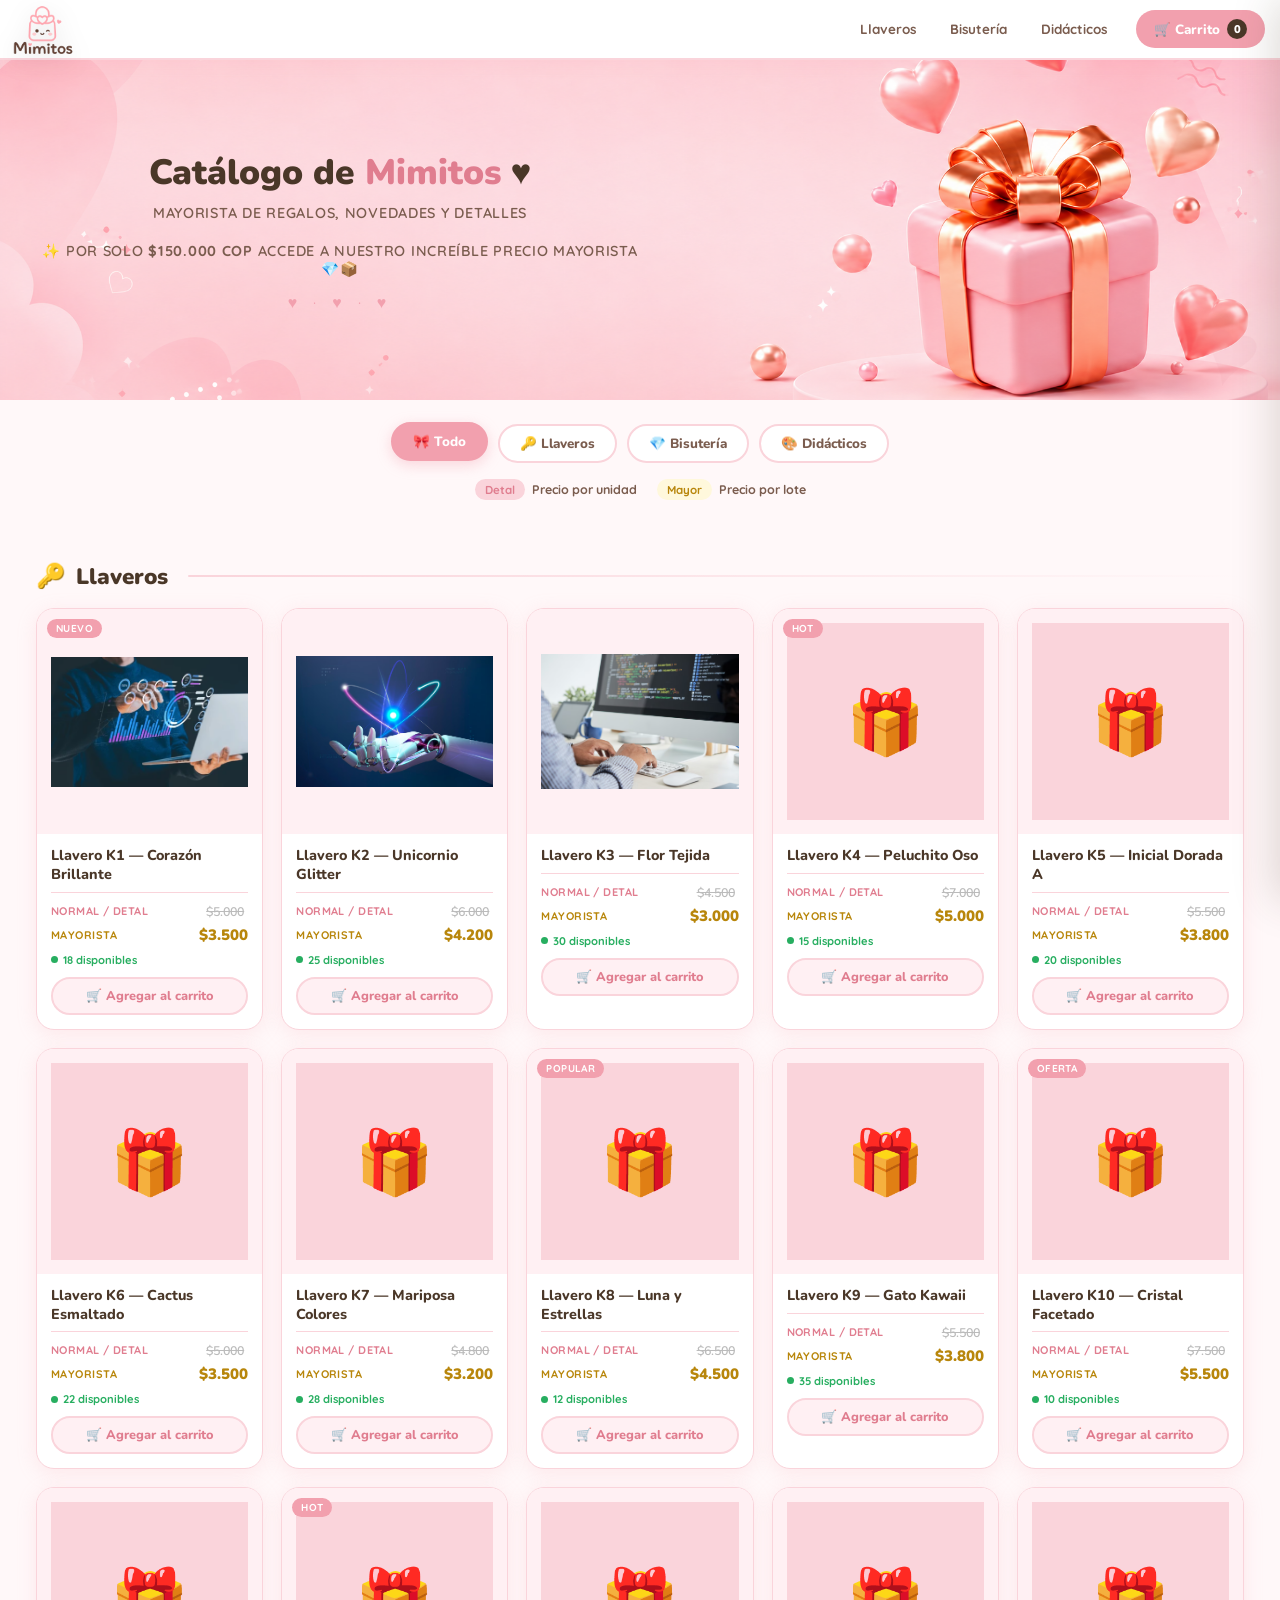
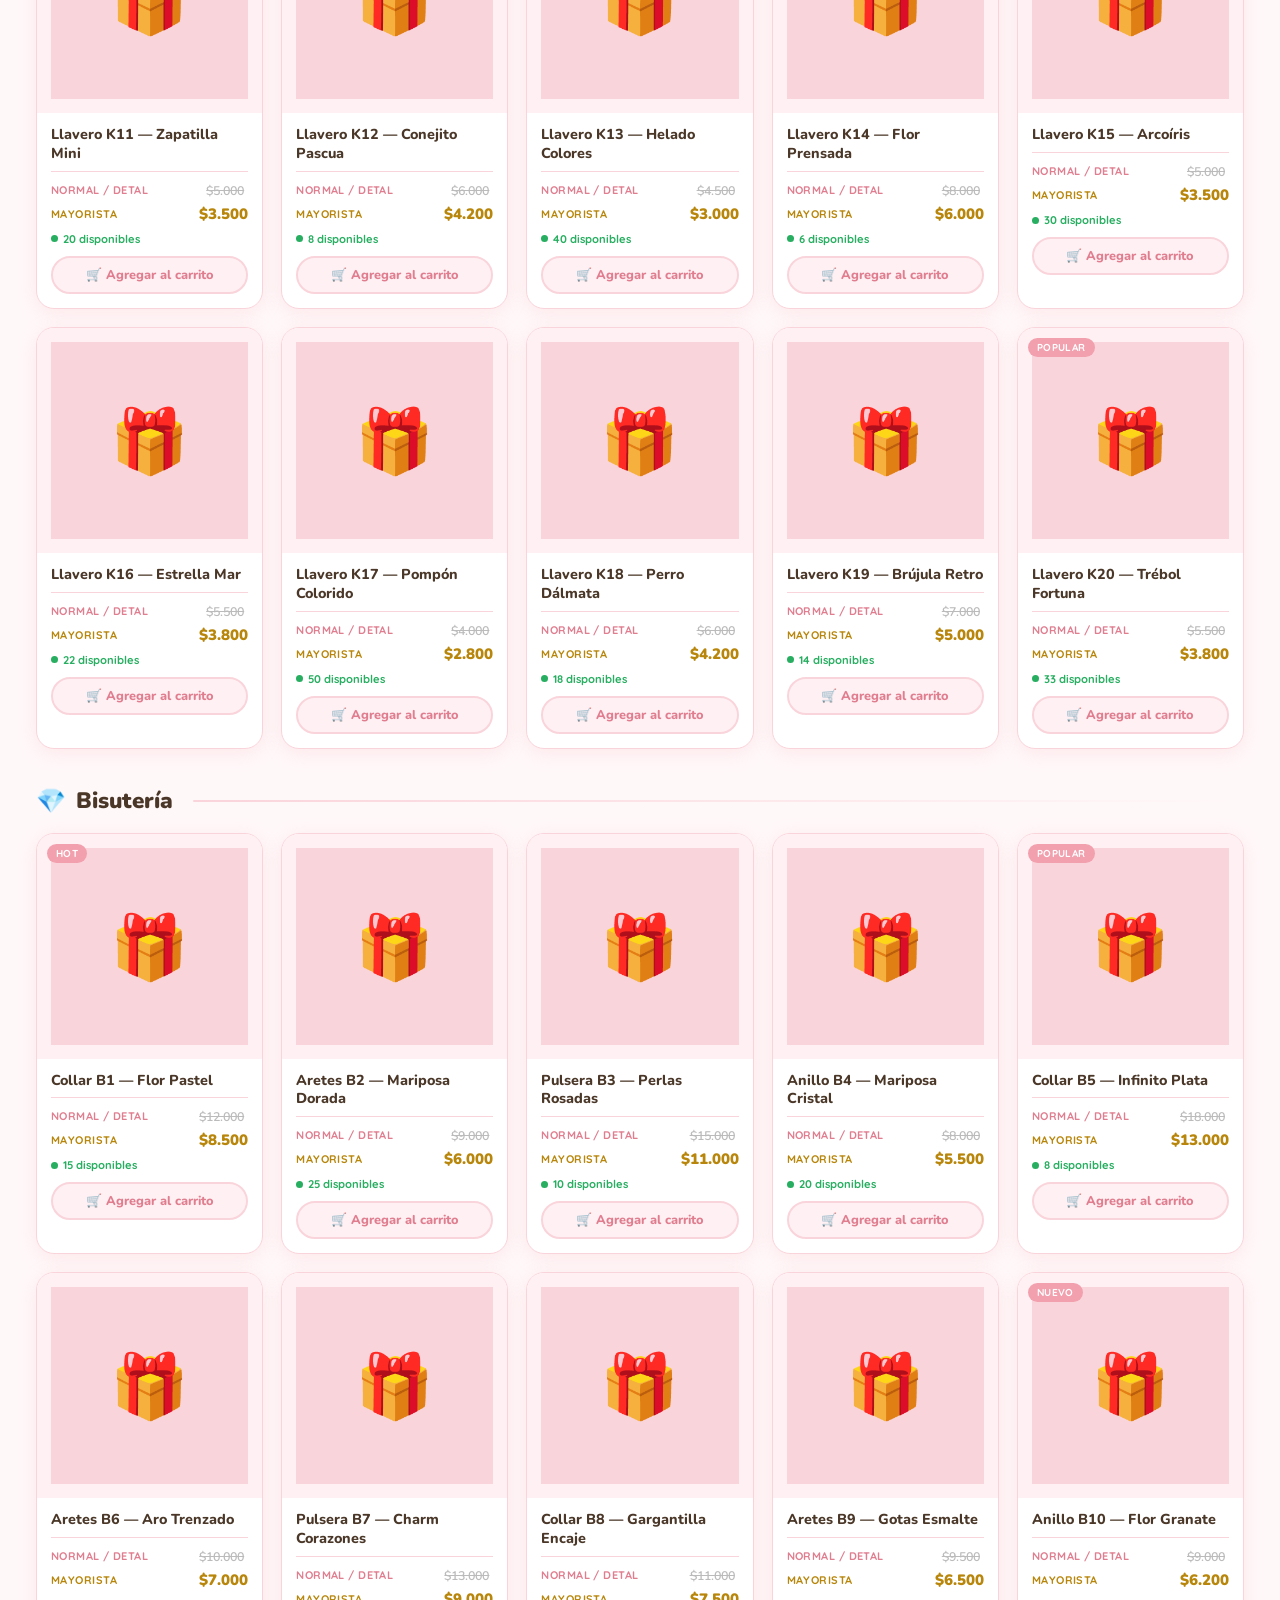
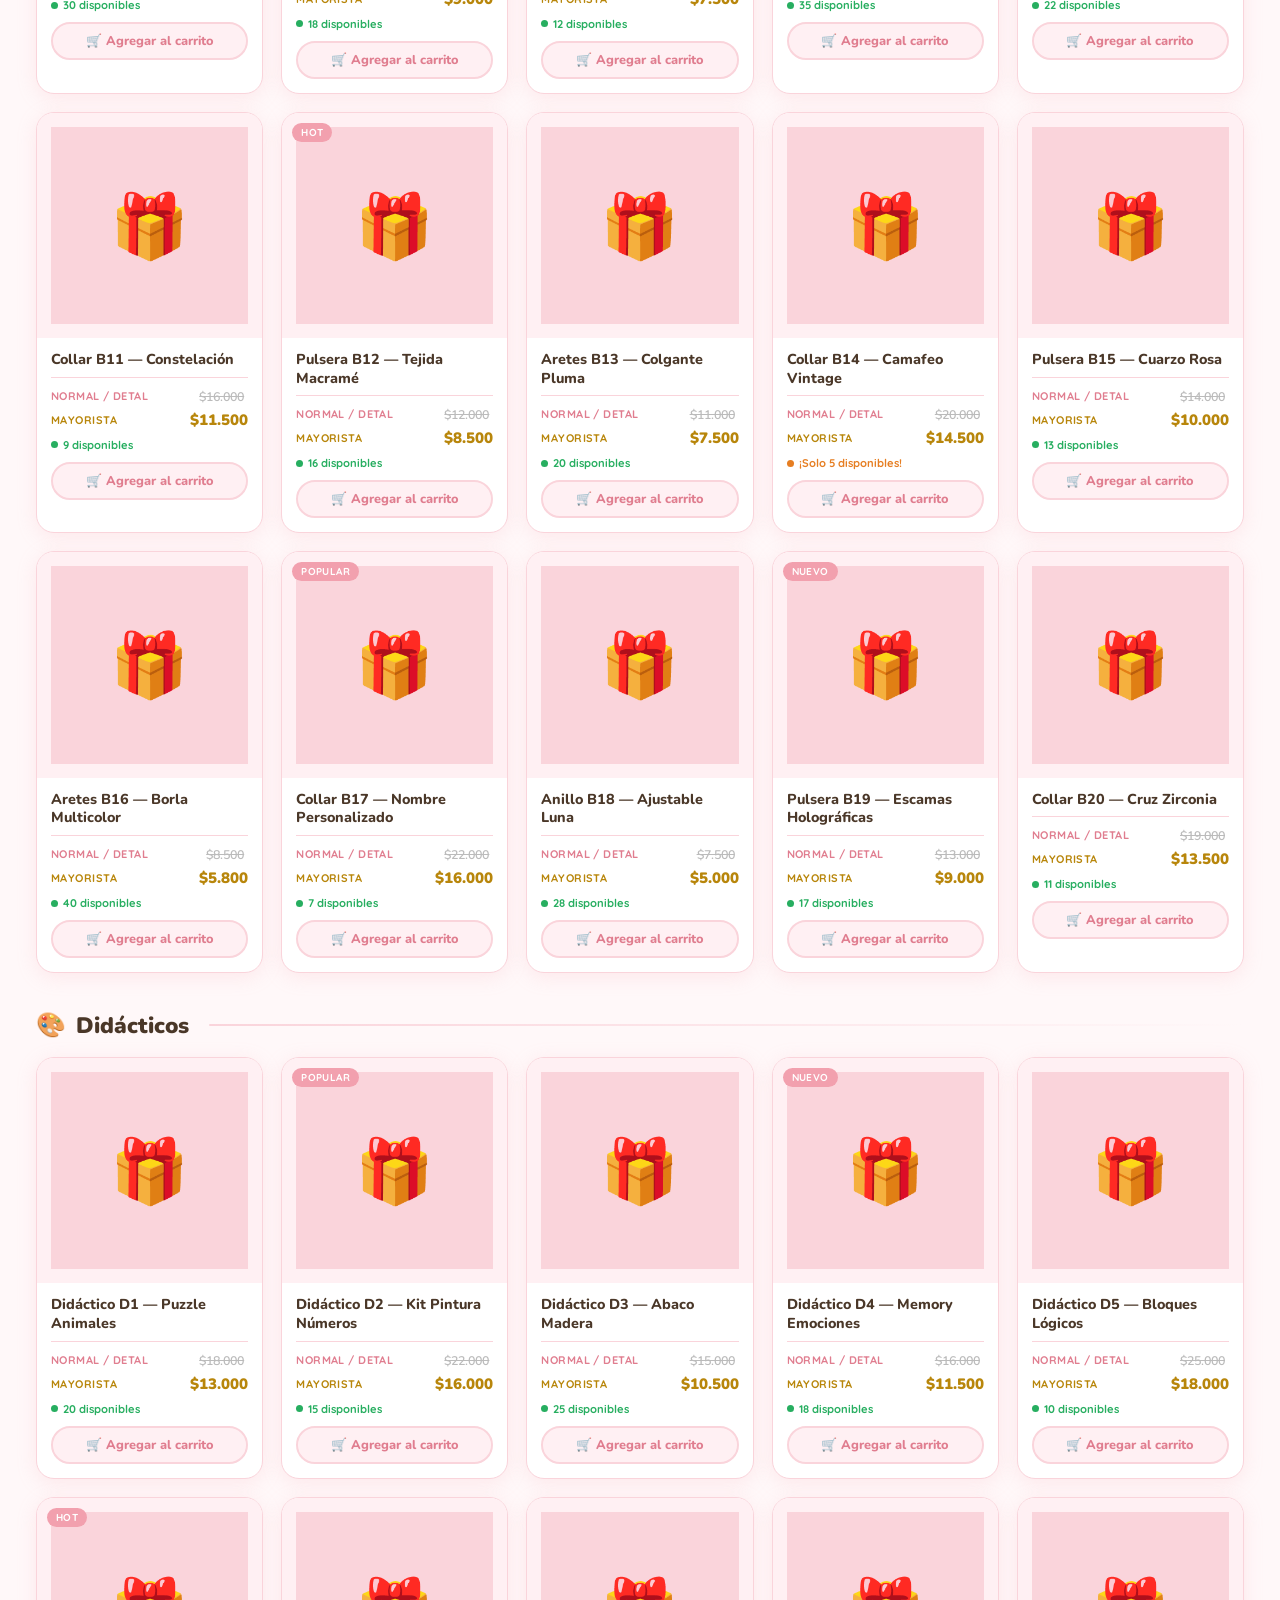
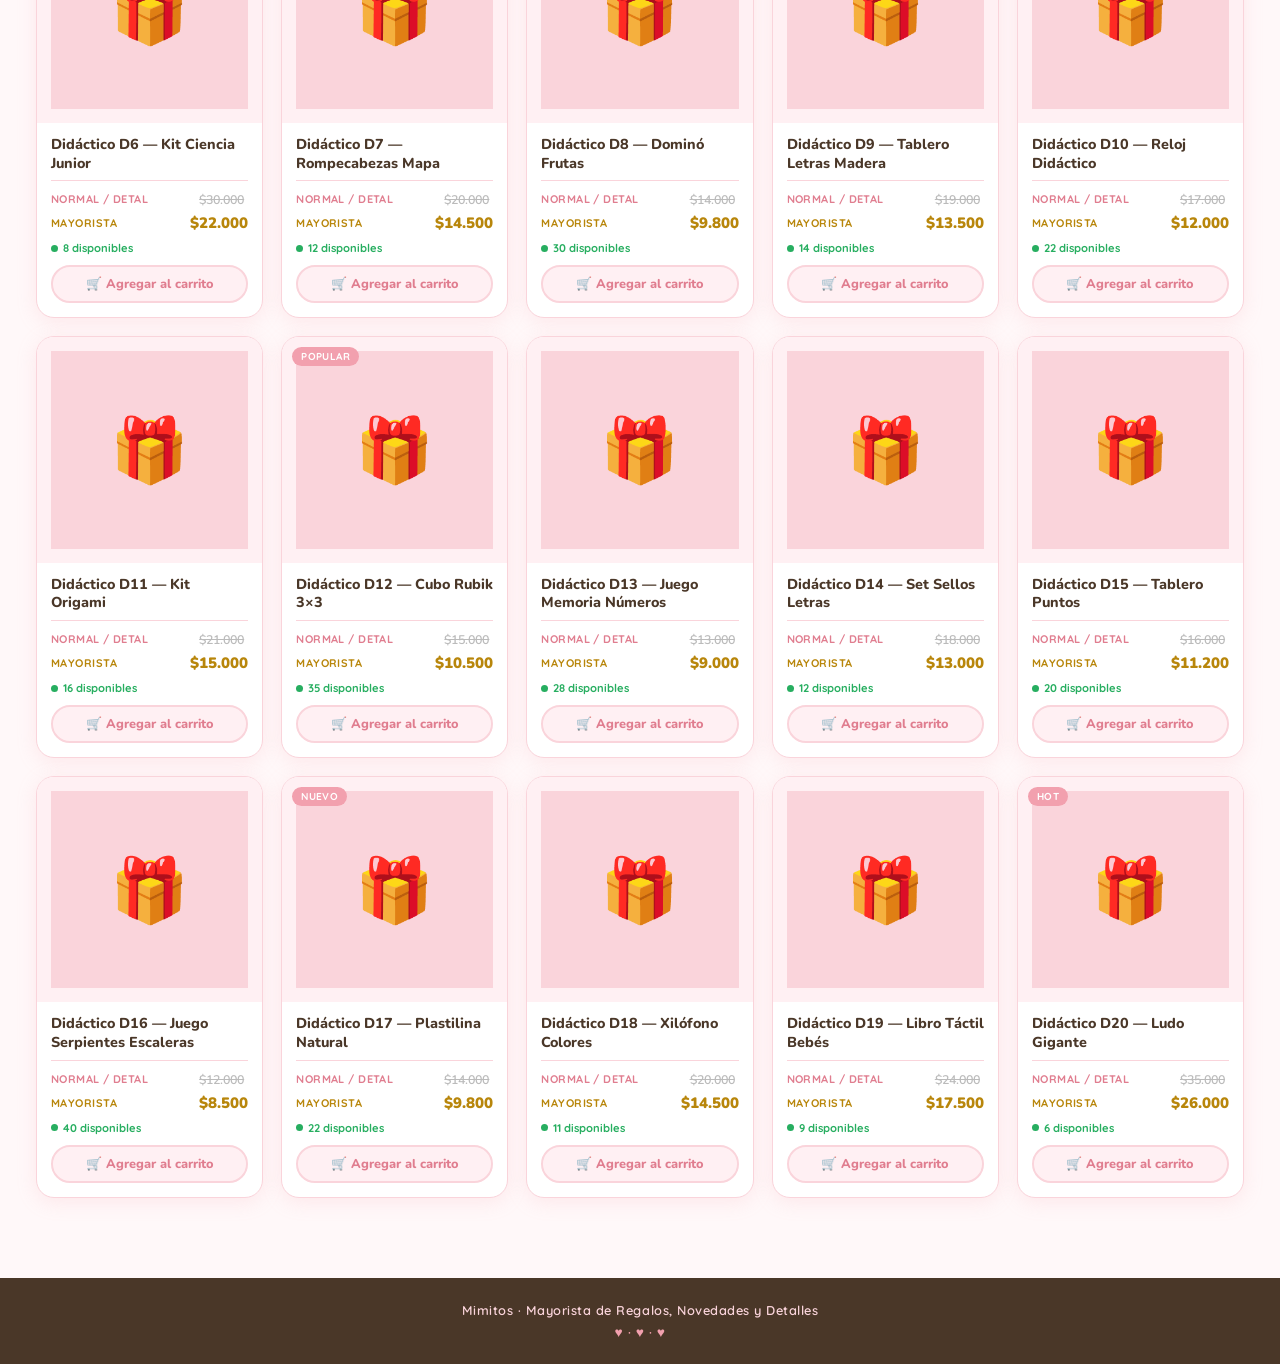
==== index.html @ 4bee884d "Ahora el usuario puede elegir modelo y ver varias imagenes del producto" ====
<!DOCTYPE html>
<html lang="es">
<head>
  <meta charset="UTF-8"/>
  <meta name="viewport" content="width=device-width, initial-scale=1.0"/>
  <title>Mimitos — Mayorista de Regalos</title>
  <link href="https://fonts.googleapis.com/css2?family=Nunito:wght@400;600;700;800;900&family=Quicksand:wght@400;500;600;700&display=swap" rel="stylesheet"/>
  <link rel="stylesheet" href="css/styles.css"/>
</head>
<body>

<!-- ══════════════════════════════════════
     HEADER
     ══════════════════════════════════════ -->

<!-- LOGO FUERA DEL HEADER -->
<div class="logo-floating">
  <img src="img/Logo.png" alt="Mimitos" />
</div>

<header>
  <div class="header-right">
    <nav>
      <a href="#llaveros">Llaveros</a>
      <a href="#bisuteria">Bisutería</a>
      <a href="#didacticos">Didácticos</a>
    </nav>
    <button id="cart-btn">
      🛒 Carrito
      <span id="cart-count">0</span>
    </button>
  </div>
</header>


<!-- ══════════════════════════════════════
     HERO
     ══════════════════════════════════════ -->

<div class="hero">

  <div class="hero-content">
    <h1>Catálogo de <span>Mimitos</span> ♥</h1>

    <p>Mayorista de regalos, novedades y detalles</p><br>

    <p>
      ✨ Por solo <strong>$150.000 COP</strong> accede a nuestro increíble precio mayorista 💎📦
    </p>

    <div class="hearts-row">♥ · ♥ · ♥</div>
  </div>

</div>


<!-- ══════════════════════════════════════
     FILTROS
     ══════════════════════════════════════ -->
<div class="category-bar">
  <button class="pill active" onclick="filterCategory('all', this)">🎀 Todo</button>
  <button class="pill" onclick="filterCategory('llaveros', this)">🔑 Llaveros</button>
  <button class="pill" onclick="filterCategory('bisuteria', this)">💎 Bisutería</button>
  <button class="pill" onclick="filterCategory('didacticos', this)">🎨 Didácticos</button>
</div>

<!-- LEYENDA DE PRECIOS -->
<div class="price-legend">
  <div class="legend-item">
    <span class="badge badge-retail">Detal</span> Precio por unidad
  </div>
  <div class="legend-item">
    <span class="badge badge-wholesale">Mayor</span> Precio por lote
  </div>
</div>

<!-- ══════════════════════════════════════
     CATÁLOGO
     ══════════════════════════════════════ -->
<main>

  <div class="category-section" data-cat="llaveros">
    <h2 class="section-title" id="llaveros"><span class="icon">🔑</span> Llaveros</h2>
    <div class="grid" id="grid-llaveros"></div>
  </div>

  <div class="category-section" data-cat="bisuteria">
    <h2 class="section-title" id="bisuteria"><span class="icon">💎</span> Bisutería</h2>
    <div class="grid" id="grid-bisuteria"></div>
  </div>

  <div class="category-section" data-cat="didacticos">
    <h2 class="section-title" id="didacticos"><span class="icon">🎨</span> Didácticos</h2>
    <div class="grid" id="grid-didacticos"></div>
  </div>

</main>

<!-- ══════════════════════════════════════
     CARRITO (DRAWER)
     ══════════════════════════════════════ -->
<div id="cart-overlay"></div>

<div id="cart-drawer">
  <div class="drawer-header">
    <h2>🛒 Tu pedido</h2>
    <div id="wholesale-msg" class="wholesale-msg"></div>
    <button id="close-cart" title="Cerrar">✕</button>
  </div>

  <!-- selector detal / mayorista -->
  <div class="price-type-row">
    <label for="price-type-select">Tipo de precio:</label>
    <select id="price-type-select">
      <option value="wholesale">⭐ Mayorista</option>
      <option value="retail">💗 Detal (por unidad)</option>
      
    </select>
  </div>

  <!-- items del carrito -->
  <div id="cart-items"></div>

  <!-- pie del drawer -->
  <div class="drawer-footer">
    <div class="total-row">
      <span class="total-label">Total</span>
      <span class="total-value" id="total-value">$0</span>
    </div>
    <button id="btn-whatsapp" disabled>
      <!-- WhatsApp SVG icon -->
      <svg width="20" height="20" viewBox="0 0 24 24" fill="currentColor">
        <path d="M17.472 14.382c-.297-.149-1.758-.867-2.03-.967-.273-.099-.471-.148-.67.15-.197.297-.767.966-.94 1.164-.173.199-.347.223-.644.075-.297-.15-1.255-.463-2.39-1.475-.883-.788-1.48-1.761-1.653-2.059-.173-.297-.018-.458.13-.606.134-.133.298-.347.446-.52.149-.174.198-.298.298-.497.099-.198.05-.371-.025-.52-.075-.149-.669-1.612-.916-2.207-.242-.579-.487-.5-.669-.51-.173-.008-.371-.01-.57-.01-.198 0-.52.074-.792.372-.272.297-1.04 1.016-1.04 2.479 0 1.462 1.065 2.875 1.213 3.074.149.198 2.096 3.2 5.077 4.487.709.306 1.262.489 1.694.625.712.227 1.36.195 1.871.118.571-.085 1.758-.719 2.006-1.413.248-.694.248-1.289.173-1.413-.074-.124-.272-.198-.57-.347m-5.421 7.403h-.004a9.87 9.87 0 01-5.031-1.378l-.361-.214-3.741.982.998-3.648-.235-.374a9.86 9.86 0 01-1.51-5.26c.001-5.45 4.436-9.884 9.888-9.884 2.64 0 5.122 1.03 6.988 2.898a9.825 9.825 0 012.893 6.994c-.003 5.45-4.437 9.884-9.885 9.884m8.413-18.297A11.815 11.815 0 0012.05 0C5.495 0 .16 5.335.157 11.892c0 2.096.547 4.142 1.588 5.945L.057 24l6.305-1.654a11.882 11.882 0 005.683 1.448h.005c6.554 0 11.89-5.335 11.893-11.893a11.821 11.821 0 00-3.48-8.413Z"/>
      </svg>
      Enviar pedido por WhatsApp
    </button>
    <button class="btn-clear" id="btn-clear">Vaciar carrito</button>
  </div>
</div>

<!-- TOAST -->
<div id="toast"></div>


<!-- ══════════════════════════════════════
     MODAL PRODUCTO
     ══════════════════════════════════════ -->
<div id="modal-overlay">
  <div id="product-modal">

    <div class="modal-top-bar">
      <button id="modal-x">✕</button>
    </div>

    <div class="modal-inner">
      
      <div class="modal-img">
        <img src="" alt="Producto"/>
        <div id="modal-gallery" class="modal-gallery" aria-label="Más imágenes del producto"></div>
      </div>

      <div class="modal-body">

        <span class="modal-tag"></span>

        <h2 id="modal-name" class="modal-name"></h2>

        <div class="modal-prices">
          <div class="modal-price-retail">
            <span class="plabel">Normal</span>
            <span id="modal-price-normal" class="pnormal"></span>
            <span id="modal-price-detal" class="pdetal"></span>
          </div>

          <div class="modal-price-wholesale">
            <span class="plabel">Mayorista</span>
            <span id="modal-price-wholesale" class="pwholesale"></span>
          </div>
        </div>

        <div class="modal-divider"></div>

        <p id="modal-desc" class="modal-desc"></p>

        <div class="modal-meta">
          <div class="modal-meta-row">
            <span class="modal-meta-label">Tamaño:</span>
            <span id="modal-size" class="modal-meta-val"></span>
          </div>
          <div class="modal-meta-row">
            <span class="modal-meta-label">Ocasiones:</span>
            <span id="modal-occasions" class="modal-meta-val"></span>
          </div>
        </div>

        <div class="modal-stock-row">
          <div class="modal-qty-wrap">
            <span class="modal-qty-label">Cantidad</span>
            <div class="modal-qty-controls">
              <button id="modal-qty-minus" class="mq-btn">−</button>
              <span id="modal-qty-num">1</span>
              <button id="modal-qty-plus" class="mq-btn">+</button>
            </div>
          </div>

          <span id="modal-stock-badge" class="modal-stock-badge"></span>
        </div>

        <div class="modal-actions">
          <button id="modal-btn-add">🛒 Agregar al carrito</button>
          <button id="modal-close-btn">Cerrar</button>
        </div>

      </div>
    </div>
  </div>
</div>

<!-- ══════════════════════════════════════
     FOOTER
     ══════════════════════════════════════ -->
<footer>
  Mimitos · Mayorista de Regalos, Novedades y Detalles
  <div class="hearts">♥ · ♥ · ♥</div>
</footer>

<!-- Scripts (catalog primero, luego app) -->
<script src="js/app.js"></script>

</body>
</html>
---- css/styles.css ----
/* ═══════════════════════════════════════════════════════════
   styles.css — Mimitos Catálogo
   ═══════════════════════════════════════════════════════════ */

*, *::before, *::after { box-sizing: border-box; margin: 0; padding: 0; }

:root {
  --pink:        #F2A0AE;
  --pink-dark:   #E07D8F;
  --pink-light:  #FAD4DB;
  --pink-pale:   #FFF0F3;
  --brown:       #4A3728;
  --brown-mid:   #7A5C4E;
  --gold:        #B8860B;
  --gold-bg:     #FFF8DC;
  --cream:       #FFF8F9;
  --white:       #FFFFFF;
  --green:       #27AE60;
  --green-bg:    #EAFAF1;
  --red:         #E74C3C;
  --shadow:      0 4px 20px rgba(242,160,174,0.18);
  --radius:      18px;
}

body { font-family:'Quicksand',sans-serif; background:var(--cream); color:var(--brown); min-height:100vh; overflow-x: hidden;}

html {
  scroll-behavior: smooth;
  scroll-padding-top: 100px;
}

/* ── HEADER ──────────────────────────────────── */

.logo-floating {
  position: fixed;
  top: 2px;
  left: -25px;
  z-index: 300;

  /* ❌ quitamos fondo */
  background: none;
  box-shadow: none;
  backdrop-filter: none;

  padding: 0;

  display: flex;
  align-items: center;
  justify-content: center;

  animation: floatBreath 3.5s ease-in-out infinite;
}

.logo-floating img {
  height: 90px; /* 🔥 controla aquí el tamaño */
  display: block;

  filter: drop-shadow(0 6px 12px rgba(0,0,0,0.18)); /* 🔥 sombra realista */
  transform: translateY(-12px); /* 🔥 AQUÍ subes el logo */
}

@keyframes floatBreath {
  0% {
    transform: scale(1) translateY(0);
  }
  50% {
    transform: scale(1.03) translateY(-3px);
  }
  100% {
    transform: scale(1) translateY(0);
  }
}

header {
  background:var(--white); 
  border-bottom:2px solid var(--pink-light);
  padding: 10px 15px;
  padding-left: 140px;  /* 🔥 AÑADIDO */
  
  display:flex; 
  align-items:center; 
  justify-content:end;

  position:sticky; 
  top:0; 
  z-index:200;

  box-shadow:0 2px 16px rgba(242,160,174,0.12);
}
header img.logo { height:60px; width:auto; }
.header-right { display:flex; align-items:center; gap:14px; }
nav { display:flex; gap:4px; align-items:center; }
nav a {
  text-decoration:none; font-weight:700; font-size:0.84rem; color:var(--brown-mid);
  padding:7px 15px; border-radius:50px; transition:background 0.2s,color 0.2s;
}
nav a:hover { background:var(--pink-light); color:var(--pink-dark); }

/* ── CART BUTTON ─────────────────────────────── */
#cart-btn {
  position:relative; cursor:pointer; background:var(--pink); border:none;
  color:var(--white); font-family:'Nunito',sans-serif; font-weight:800; font-size:0.84rem;
  padding:9px 18px; border-radius:50px; display:flex; align-items:center; gap:7px;
  transition:background 0.2s,transform 0.15s; white-space:nowrap;
}
#cart-btn:hover { background:var(--pink-dark); transform:translateY(-2px); }
#cart-count {
  background:var(--brown); color:var(--white); border-radius:50px; font-size:0.7rem;
  font-weight:900; min-width:20px; height:20px; display:flex; align-items:center;
  justify-content:center; padding:0 5px; transition:transform 0.2s;
}
#cart-count.bump { transform:scale(1.5); }

/* ── HERO ────────────────────────────────────── */



.hero {
  position: relative;
  padding: 80px 40px;
  min-height: 340px;

  display: flex;

  align-items: center;      /* ✅ vertical */
  justify-content: flex-start;  /* ✅ horizontal */
  text-align: center;       /* ✅ texto centrado */


  /* 🔥 IMAGEN FULL */
  background: url("../img/banner.png") no-repeat;
  background-size: cover;
  background-position: 80% 75%;
}

.hero-content {
  position: relative;
  z-index: 2;
  max-width: 600px;
}


.hero-bg {
  position: absolute;
  bottom: 0;          /* 🔥 pegada al piso real */
  right: 0;

  height: 100%;       /* 🔥 ocupa todo el alto */
  max-height: 360px;  /* 🔥 control fino */
  
  width: auto;
  object-fit: contain;

  z-index: 0;
  pointer-events: none;
}


/* .hero::before {
  content: "";
  position: absolute;
  inset: 0;

  /* background: rgba(255, 240, 243, 0.6); */
  /* z-index: 1;
} */ 

.hero::after { content:'♥'; position:absolute; font-size:6rem; opacity:0.07; color:var(--pink-dark); }
.hero::after  { bottom:-10px; right:20px; transform:rotate(15deg); }
.hero h1 { font-family:'Nunito',sans-serif; font-size:2.2rem; font-weight:900; color:var(--brown); margin-bottom:8px;text-align: center; }
.hero h1 span { color:var(--pink-dark); }
.hero p { font-size:0.9rem; color:var(--brown-mid); font-weight:600; letter-spacing:0.05em; text-transform:uppercase; text-align: center; }
.hearts-row { margin-top:14px; font-size:1rem; color:var(--pink); letter-spacing:6px; }

/* ── PILLS ───────────────────────────────────── */
.category-bar { display:flex; justify-content:center; gap:10px; padding:24px 40px 0; flex-wrap:wrap; }
.pill {
  cursor:pointer; padding:8px 20px; border-radius:50px; border:2px solid var(--pink-light);
  background:var(--white); font-family:'Nunito',sans-serif; font-weight:800; font-size:0.84rem;
  color:var(--brown-mid); transition:all 0.2s; display:flex; align-items:center; gap:6px;
}
.pill:hover,.pill.active {
  background:var(--pink); border-color:var(--pink); color:var(--white);
  transform:translateY(-2px); box-shadow:0 4px 14px rgba(242,160,174,0.4);
}

/* ── LEGEND ──────────────────────────────────── */
.price-legend { display:flex; justify-content:center; gap:20px; padding:16px 40px 0; flex-wrap:wrap; }
.legend-item { display:flex; align-items:center; gap:7px; font-size:0.78rem; font-weight:700; color:var(--brown-mid); }
.badge { display:inline-block; padding:3px 10px; border-radius:50px; font-size:0.72rem; font-weight:800; }
.badge-retail    { background:var(--pink-light); color:var(--pink-dark); }
.badge-wholesale { background:var(--gold-bg);    color:var(--gold); }

/* ── MAIN ────────────────────────────────────── */
main { padding:24px 36px 80px; max-width:1400px; margin:0 auto; }

.section-title {
  font-family:'Nunito',sans-serif; font-size:1.4rem; font-weight:900; color:var(--brown);
  margin:36px 0 16px; display:flex; align-items:center; gap:10px; scroll-margin-top: 5px;
}
.section-title .icon { font-size:1.5rem; }
.section-title::after {
  content:''; flex:1; height:2px;
  background:linear-gradient(to right,var(--pink-light),transparent);
  border-radius:2px; margin-left:10px;
}

.grid { display:grid; grid-template-columns:repeat(auto-fill,minmax(210px,1fr)); gap:18px; }

/* ── CARD ────────────────────────────────────── */
.card {
  background:var(--white); border-radius:var(--radius); overflow:hidden;
  box-shadow:var(--shadow); border:1.5px solid var(--pink-light);
  display:flex; flex-direction:column;
  transition:transform 0.22s,box-shadow 0.22s;
}
.card:hover { transform:translateY(-5px); box-shadow:0 12px 30px rgba(242,160,174,0.28); }

.card-img-wrap {
  position:relative; background:var(--pink-pale); padding-top:100%; overflow:hidden; cursor:pointer;
}
.card-img-wrap img {
  position:absolute; inset:0; width:100%; height:100%;
  object-fit:contain; padding:14px; transition:transform 0.3s;
}
.card:hover .card-img-wrap img { transform:scale(1.06); }

.card-img-wrap .tag {
  position:absolute; top:10px; left:10px; background:var(--pink); color:var(--white);
  font-size:0.63rem; font-weight:800; padding:3px 9px; border-radius:50px;
  text-transform:uppercase; letter-spacing:0.04em;
}

/* zoom icon overlay */
.card-img-wrap .zoom-hint {
  position:absolute; inset:0; background:rgba(242,160,174,0);
  display:flex; align-items:center; justify-content:center;
  transition:background 0.25s; border-radius:0;
}
.card-img-wrap:hover .zoom-hint { background:rgba(242,160,174,0.18); }
.zoom-hint span {
  background:rgba(255,255,255,0.85); border-radius:50%; width:36px; height:36px;
  display:flex; align-items:center; justify-content:center;
  font-size:1rem; opacity:0; transform:scale(0.7);
  transition:opacity 0.25s,transform 0.25s;
}
.card-img-wrap:hover .zoom-hint span { opacity:1; transform:scale(1); }

.card-body { padding:12px 14px 14px; flex:1; display:flex; flex-direction:column; gap:8px; }

.card-name { font-family:'Nunito',sans-serif; font-weight:800; font-size:0.9rem; color:var(--brown); line-height:1.3; }

/* ── PRICES ON CARD ──────────────────────────── */
.card-prices { display:flex; flex-direction:column; gap:4px; }
.price-row { display:flex; justify-content:space-between; align-items:center; }
.price-label { font-size:0.69rem; font-weight:700; text-transform:uppercase; letter-spacing:0.04em; }
.price-label.retail    { color:var(--pink-dark); }
.price-label.wholesale { color:var(--gold); }
.price-value { font-family:'Nunito',sans-serif; font-weight:900; font-size:0.94rem; }
.price-value.retail    { color:var(--pink-dark); }
.price-value.wholesale { color:var(--gold); }
.price-value.retail s  { color:#bbb; font-weight:600; font-size:0.78rem; margin-right:4px; }

.divider { height:1px; background:var(--pink-light); }

/* ── STOCK ───────────────────────────────────── */
.stock-info {
  display:flex; align-items:center; gap:5px;
  font-size:0.7rem; font-weight:700;
}
.stock-info.ok  { color:var(--green); }
.stock-info.low { color:#E67E22; }
.stock-info.out { color:var(--red); }
.stock-dot { width:7px; height:7px; border-radius:50%; flex-shrink:0; }
.ok  .stock-dot { background:var(--green); }
.low .stock-dot { background:#E67E22; }
.out .stock-dot { background:var(--red); }

/* ── ADD BUTTON ──────────────────────────────── */
.btn-add {
  margin-top:2px; width:100%; cursor:pointer;
  background:var(--pink-pale); border:2px solid var(--pink-light);
  color:var(--pink-dark); font-family:'Nunito',sans-serif; font-weight:800;
  font-size:0.8rem; padding:8px; border-radius:50px;
  transition:all 0.2s; display:flex; align-items:center; justify-content:center; gap:6px;
}
.btn-add:hover:not(:disabled) { background:var(--pink); border-color:var(--pink); color:var(--white); }
.btn-add.added { background:var(--pink); border-color:var(--pink); color:var(--white); }
.btn-add:disabled { opacity:0.45; cursor:not-allowed; }

/* ── EMPTY STATE ─────────────────────────────── */
.empty-state { grid-column:1/-1; text-align:center; padding:50px 20px; color:var(--brown-mid); }
.empty-state .big { font-size:2.6rem; margin-bottom:10px; }
.empty-state p { font-size:0.86rem; font-weight:600; line-height:1.7; }
.empty-state code { background:var(--pink-light); padding:2px 8px; border-radius:6px; font-size:0.8rem; color:var(--pink-dark); }

/* ══════════════════════════════════════════════
   PRODUCT MODAL
   ══════════════════════════════════════════════ */
#modal-overlay {
  display:none; position:fixed; inset:0;
  background:rgba(74,55,40,0.55); z-index:600;
  backdrop-filter:blur(4px); align-items:center; justify-content:center; padding:20px;
}
#modal-overlay.open { display:flex; }

#product-modal {
  background:var(--white); border-radius:24px; max-width:760px; width:100%;
  max-height:90vh; overflow:hidden; display:flex; flex-direction:column;
  box-shadow:0 20px 60px rgba(74,55,40,0.28);
  animation:modalIn 0.28s cubic-bezier(0.4,0,0.2,1);
}
@keyframes modalIn { from { transform:scale(0.92) translateY(20px); opacity:0; } to { transform:none; opacity:1; } }

.modal-inner { display:flex; overflow:hidden; flex:1; min-height:0; }

.modal-img {
  width:42%; flex-shrink:0; background:var(--pink-pale);
  display:flex; flex-direction:column; align-items:center; justify-content:center; padding:30px;
}
.modal-img img { max-width:100%; max-height:320px; object-fit:contain; }
.modal-gallery { display:flex; gap:8px; justify-content:center; flex-wrap:wrap; margin-top:14px; }
.modal-gallery[hidden] { display:none; }
.modal-gallery-thumb { width:48px; height:48px; padding:3px; border:2px solid transparent; border-radius:9px; background:var(--white); cursor:pointer; }
.modal-gallery-thumb:hover, .modal-gallery-thumb.active { border-color:var(--pink-dark); }
.modal-gallery-thumb img { width:100%; height:100%; object-fit:contain; }

.modal-body {
  flex:1; padding:28px 28px 24px; overflow-y:auto;
  display:flex; flex-direction:column; gap:14px;
}

.modal-tag {
  display:inline-block; background:var(--pink); color:var(--white);
  font-size:0.7rem; font-weight:800; padding:3px 12px;
  border-radius:50px; text-transform:uppercase; letter-spacing:0.05em;
  align-self:flex-start;
}

.modal-name { font-family:'Nunito',sans-serif; font-weight:900; font-size:1.35rem; color:var(--brown); line-height:1.25; }

.modal-prices { display:flex; gap:16px; align-items:center; flex-wrap:wrap; }
.modal-price-retail {
  display:flex; flex-direction:column; gap:2px;
}
.modal-price-retail .plabel { font-size:0.68rem; font-weight:700; text-transform:uppercase; color:var(--pink-dark); letter-spacing:0.04em; }
.modal-price-retail .pnormal { font-size:0.85rem; color:#aaa; text-decoration:line-through; font-weight:600; }
.modal-price-retail .pdetal  { font-family:'Nunito',sans-serif; font-size:1.15rem; font-weight:900; color:var(--pink-dark); }

.modal-price-wholesale {
  background:var(--gold-bg); border-radius:12px; padding:8px 14px;
  display:flex; flex-direction:column; gap:2px;
}
.modal-price-wholesale .plabel { font-size:0.68rem; font-weight:700; text-transform:uppercase; color:var(--gold); letter-spacing:0.04em; }
.modal-price-wholesale .pwholesale { font-family:'Nunito',sans-serif; font-size:1.15rem; font-weight:900; color:var(--gold); }

.modal-divider { height:1.5px; background:var(--pink-light); }

.modal-desc { font-size:0.88rem; color:var(--brown-mid); line-height:1.65; font-weight:500; }

.modal-meta { display:flex; flex-direction:column; gap:6px; }
.modal-meta-row { display:flex; gap:8px; font-size:0.82rem; }
.modal-meta-label { font-weight:800; color:var(--brown); min-width:90px; }
.modal-meta-val   { color:var(--brown-mid); font-weight:600; }

/* qty + stock in modal */
.modal-stock-row { display:flex; align-items:center; gap:8px; }

.modal-qty-wrap {
  background:var(--pink-pale); border-radius:14px; padding:10px 14px;
  display:flex; align-items:center; gap:10px;
}
.modal-qty-label { font-size:0.78rem; font-weight:700; color:var(--brown-mid); }
.modal-qty-controls { display:flex; align-items:center; gap:8px; }
.mq-btn {
  width:28px; height:28px; border-radius:50%; border:2px solid var(--pink-light);
  background:var(--white); cursor:pointer; font-weight:900; font-size:0.9rem;
  color:var(--pink-dark); display:flex; align-items:center; justify-content:center;
  transition:background 0.15s;
}
.mq-btn:hover:not(:disabled) { background:var(--pink-light); }
.mq-btn:disabled { opacity:0.35; cursor:not-allowed; }
#modal-qty-num { font-family:'Nunito',sans-serif; font-weight:900; font-size:1rem; color:var(--brown); min-width:24px; text-align:center; }

.modal-stock-badge {
  font-size:0.72rem; font-weight:800; padding:5px 12px;
  border-radius:50px; white-space:nowrap;
}
.modal-stock-badge.ok  { background:var(--green-bg); color:var(--green); }
.modal-stock-badge.low { background:#FEF9E7; color:#E67E22; }
.modal-stock-badge.out { background:#FDEDEC; color:var(--red); }

.modal-actions { display:flex; gap:10px; flex-wrap:wrap; }
#modal-btn-add {
  flex:1; cursor:pointer; background:var(--pink); border:none; color:var(--white);
  font-family:'Nunito',sans-serif; font-weight:900; font-size:0.92rem;
  padding:12px 20px; border-radius:50px;
  display:flex; align-items:center; justify-content:center; gap:8px;
  transition:background 0.2s,transform 0.15s;
}
#modal-btn-add:hover:not(:disabled) { background:var(--pink-dark); transform:translateY(-2px); }
#modal-btn-add:disabled { opacity:0.45; cursor:not-allowed; transform:none; }

#modal-close-btn {
  cursor:pointer; background:none; border:2px solid var(--pink-light); color:var(--brown-mid);
  font-family:'Quicksand',sans-serif; font-weight:700; font-size:0.86rem;
  padding:12px 20px; border-radius:50px; transition:all 0.2s; white-space:nowrap;
}
#modal-close-btn:hover { border-color:var(--pink); color:var(--pink-dark); }

/* close X top-right */
.modal-top-bar {
  display:flex; justify-content:flex-end; padding:16px 20px 0;
}
#modal-x {
  cursor:pointer; background:var(--pink-pale); border:none; color:var(--brown-mid);
  width:34px; height:34px; border-radius:50%; font-size:1.1rem;
  display:flex; align-items:center; justify-content:center;
  transition:background 0.15s,color 0.15s;
}
#modal-x:hover { background:var(--pink-light); color:var(--pink-dark); }

/* ══════════════════════════════════════════════
   CART DRAWER
   ══════════════════════════════════════════════ */
#cart-overlay {
  display:none; position:fixed; inset:0;
  background:rgba(74,55,40,0.35); z-index:300; backdrop-filter:blur(2px);
}
#cart-overlay.open { display:block; }



#cart-drawer {
  position: fixed;
  top: 0;
  right: 0;
  width: min(450px, 100vw);
  height: 100vh;

  transform: translateX(100%);
  transition: transform 0.32s cubic-bezier(0.4,0,0.2,1);

  display: flex;
  flex-direction: column;
  box-shadow: -6px 0 40px rgba(74,55,40,0.18);
  z-index: 400;
  background: var(--white);
}



#cart-drawer.open {
  transform: translateX(0);
}

.drawer-header {
  padding:20px 22px 16px; border-bottom:2px solid var(--pink-light);
  display:flex; align-items:center; justify-content:space-between;
  background:var(--pink-pale); gap: 3px;
}
.drawer-header h2 { font-family:'Nunito',sans-serif; font-size:1.15rem; font-weight:900; color:var(--brown); }
#close-cart { background:none; border:none; font-size:1.5rem; cursor:pointer; color:var(--brown-mid); transition:color 0.15s; }
#close-cart:hover { color:var(--pink-dark); }

.price-type-row { padding:12px 20px 0; display:flex; gap:10px; align-items:center; }
.price-type-row label { font-size:0.78rem; font-weight:700; color:var(--brown-mid); white-space:nowrap; }
.price-type-row select {
  flex:1; padding:7px 12px; border-radius:50px; border:2px solid var(--pink-light);
  font-family:'Quicksand',sans-serif; font-weight:700; font-size:0.8rem;
  color:var(--brown); background:var(--white); cursor:pointer; outline:none;
  transition:border-color 0.2s;
}
.price-type-row select:focus { border-color:var(--pink); }

#cart-items { flex:1; overflow-y:auto; padding:14px 18px; display:flex; flex-direction:column; gap:10px; }

.cart-empty {
  flex:1; display:flex; flex-direction:column; align-items:center;
  justify-content:center; color:var(--brown-mid); font-weight:600;
  font-size:0.88rem; gap:8px; padding:40px 0;
}
.cart-empty .big { font-size:2.5rem; }

/* cart item */
.cart-item {
  display:flex; align-items:flex-start; gap:10px; background:var(--cream);
  border-radius:12px; padding:10px 11px; border:1.5px solid var(--pink-light);
}
.cart-item img {
  width:54px; height:54px; object-fit:contain; background:var(--pink-pale);
  border-radius:8px; padding:4px; flex-shrink:0;
}
.cart-item-info { flex:1; min-width:0; }
.cart-item-name { font-family:'Nunito',sans-serif; font-weight:800; font-size:0.82rem; color:var(--brown); line-height:1.25;
  white-space:nowrap; overflow:hidden; text-overflow:ellipsis; }
.cart-item-cat  { font-size:0.66rem; font-weight:700; color:var(--brown-mid); text-transform:uppercase; letter-spacing:0.04em; margin-top:1px; }
.cart-item-price { font-family:'Nunito',sans-serif; font-weight:900; font-size:0.88rem; color:var(--pink-dark); margin-top:2px; }
.cart-item-comment-label { display:flex; flex-direction:column; gap:3px; margin-top:7px; font-size:0.68rem; font-weight:800; color:var(--brown-mid); }
.cart-item-comment { width:100%; resize:vertical; min-height:42px; padding:6px 8px; border:1.5px solid var(--pink-light); border-radius:8px; background:var(--white); color:var(--brown); font:inherit; font-size:0.75rem; line-height:1.35; }
.cart-item-comment:focus { outline:none; border-color:var(--pink-dark); }

/* inline qty in cart */
.cart-item-qty { display:flex; align-items:center; gap:5px; margin-top:6px; }
.qty-btn {
  width:22px; height:22px; border-radius:50%; border:1.5px solid var(--pink-light);
  background:var(--white); cursor:pointer; font-weight:900; font-size:0.78rem;
  color:var(--pink-dark); display:flex; align-items:center; justify-content:center; transition:background 0.15s;
}
.qty-btn:hover:not(:disabled) { background:var(--pink-light); }
.qty-btn:disabled { opacity:0.3; cursor:not-allowed; }
.qty-num { font-family:'Nunito',sans-serif; font-weight:900; font-size:0.8rem; color:var(--brown); min-width:18px; text-align:center; }

.remove-item {
  background:none; border:none; color:var(--brown-mid); cursor:pointer;
  font-size:0.95rem; padding:2px; transition:color 0.15s; flex-shrink:0; margin-top:2px;
}
.remove-item:hover { color:var(--red); }

/* drawer footer */
.drawer-footer {
  padding:14px 20px 22px; border-top:2px solid var(--pink-light);
  background:var(--pink-pale); display:flex; flex-direction:column; gap:10px;
}
.total-row { display:flex; justify-content:space-between; align-items:baseline; }
.total-label { font-family:'Nunito',sans-serif; font-weight:800; font-size:0.95rem; color:var(--brown-mid); }
.total-value { font-family:'Nunito',sans-serif; font-weight:900; font-size:1.35rem; color:var(--pink-dark); }

#btn-whatsapp {
  cursor:pointer; background:#25D366; border:none; color:var(--white);
  font-family:'Nunito',sans-serif; font-weight:900; font-size:0.95rem;
  padding:13px; border-radius:50px; display:flex; align-items:center;
  justify-content:center; gap:8px; transition:background 0.2s,transform 0.15s;
  box-shadow:0 4px 14px rgba(37,211,102,0.3);
}
#btn-whatsapp:hover:not(:disabled) { background:#1ebe5d; transform:translateY(-2px); }
#btn-whatsapp:disabled { opacity:0.45; cursor:not-allowed; transform:none; }

.btn-clear {
  cursor:pointer; background:none; border:1.5px solid var(--pink-light);
  color:var(--brown-mid); font-family:'Quicksand',sans-serif; font-weight:700;
  font-size:0.78rem; padding:7px; border-radius:50px; text-align:center; transition:all 0.2s;
}
.btn-clear:hover { border-color:var(--red); color:var(--red); }

/* ── FOOTER ──────────────────────────────────── */
footer { background:var(--brown); color:var(--pink-light); text-align:center; padding:24px 20px; font-size:0.8rem; font-weight:600; letter-spacing:0.04em; }
footer .hearts { color:var(--pink); font-size:0.85rem; margin-top:5px; }

/* ── TOAST ───────────────────────────────────── */
#toast {
  position:fixed; bottom:28px; left:50%; transform:translateX(-50%) translateY(80px);
  background:var(--brown); color:var(--white); font-family:'Nunito',sans-serif;
  font-weight:800; font-size:0.83rem; padding:11px 22px; border-radius:50px;
  box-shadow:0 6px 24px rgba(74,55,40,0.25); transition:transform 0.3s,opacity 0.3s;
  opacity:0; z-index:800; white-space:nowrap; pointer-events:none;
}
#toast.show { transform:translateX(-50%) translateY(0); opacity:1; }

/* ── RESPONSIVE ──────────────────────────────── */
/* ── RESPONSIVE ──────────────────────────────── */
/* ── RESPONSIVE ──────────────────────────────── */
/* ── RESPONSIVE ──────────────────────────────── */
@media(max-width:700px){

  header { padding:10px 14px; }
  header img.logo { height:48px; }
  nav { display:none; }

  /* 🔥 HERO LIMPIO (SIN DEGRADADO) */
  .hero {
    padding: 60px 20px;
    text-align: center;
    min-height: 380px;

    background: url("../img/banner.png") no-repeat;
    background-size: cover;
    background-position: center top;
  }

  /* ❌ eliminar completamente */
  .hero-bg {
    display: none;
  }

  .hero::before {
    display: none;
  }

  /* ✅ contenido encima normal */
  .hero-content {
    position: relative;
    z-index: 1;
  }

  /* 🔥 legibilidad sin overlay (sutil) */
  .hero h1 {
    text-shadow: 0 2px 6px rgba(255,255,255,0.4);
  }

  .hero p {
    text-shadow: 0 1px 4px rgba(255,255,255,0.4);
  }

  main { padding:16px 12px 60px; }

  .category-bar,
  .price-legend { 
    padding-left:12px; 
    padding-right:12px; 
  }

  .grid { 
    grid-template-columns:repeat(auto-fill,minmax(155px,1fr)); 
    gap:12px; 
  }

  .modal-inner { flex-direction:column; }

  .modal-img { 
    width:100%; 
    padding:20px; 
    max-height:200px; 
  }

  .modal-img img { max-height:160px; }

  .modal-body { padding:18px; }

  #product-modal { 
    max-height:95vh; 
    border-radius:20px; 
  }
}

.wholesale-msg {
  font-size: 0.78rem;
  font-weight: 700;
  color: var(--brown-mid);
  background: var(--pink-pale);
  padding: 6px 10px;           /* 🔽 un poco más compacto */
  border-radius: 10px;
  margin-top: 6px;
  text-align: center;
  display: inline-block;       /* 🔥 CLAVE */
  max-width: 60%;              /* 🔥 controla el ancho */
}

.wholesale-msg.ok {
  background: var(--green-bg);
  color: var(--green);
}

.wholesale-msg.warn {
  color: #E67E22;
}
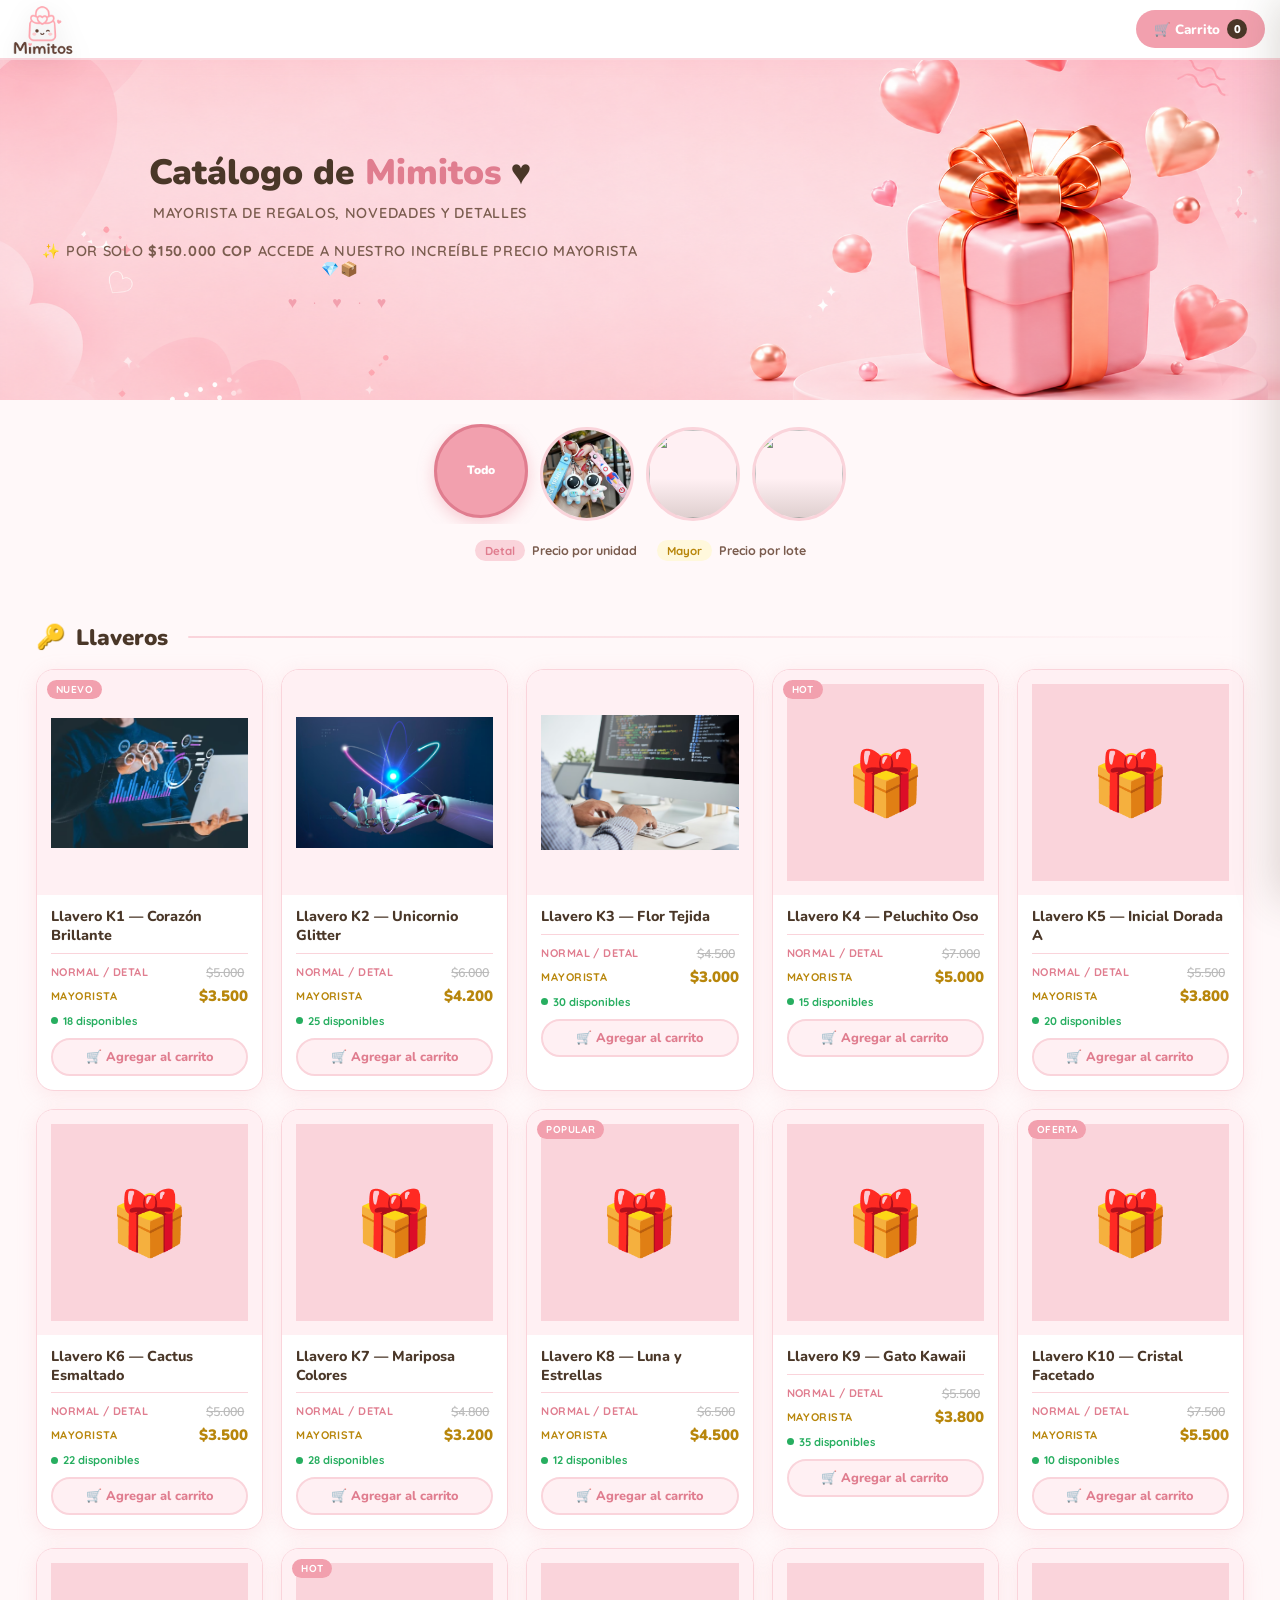
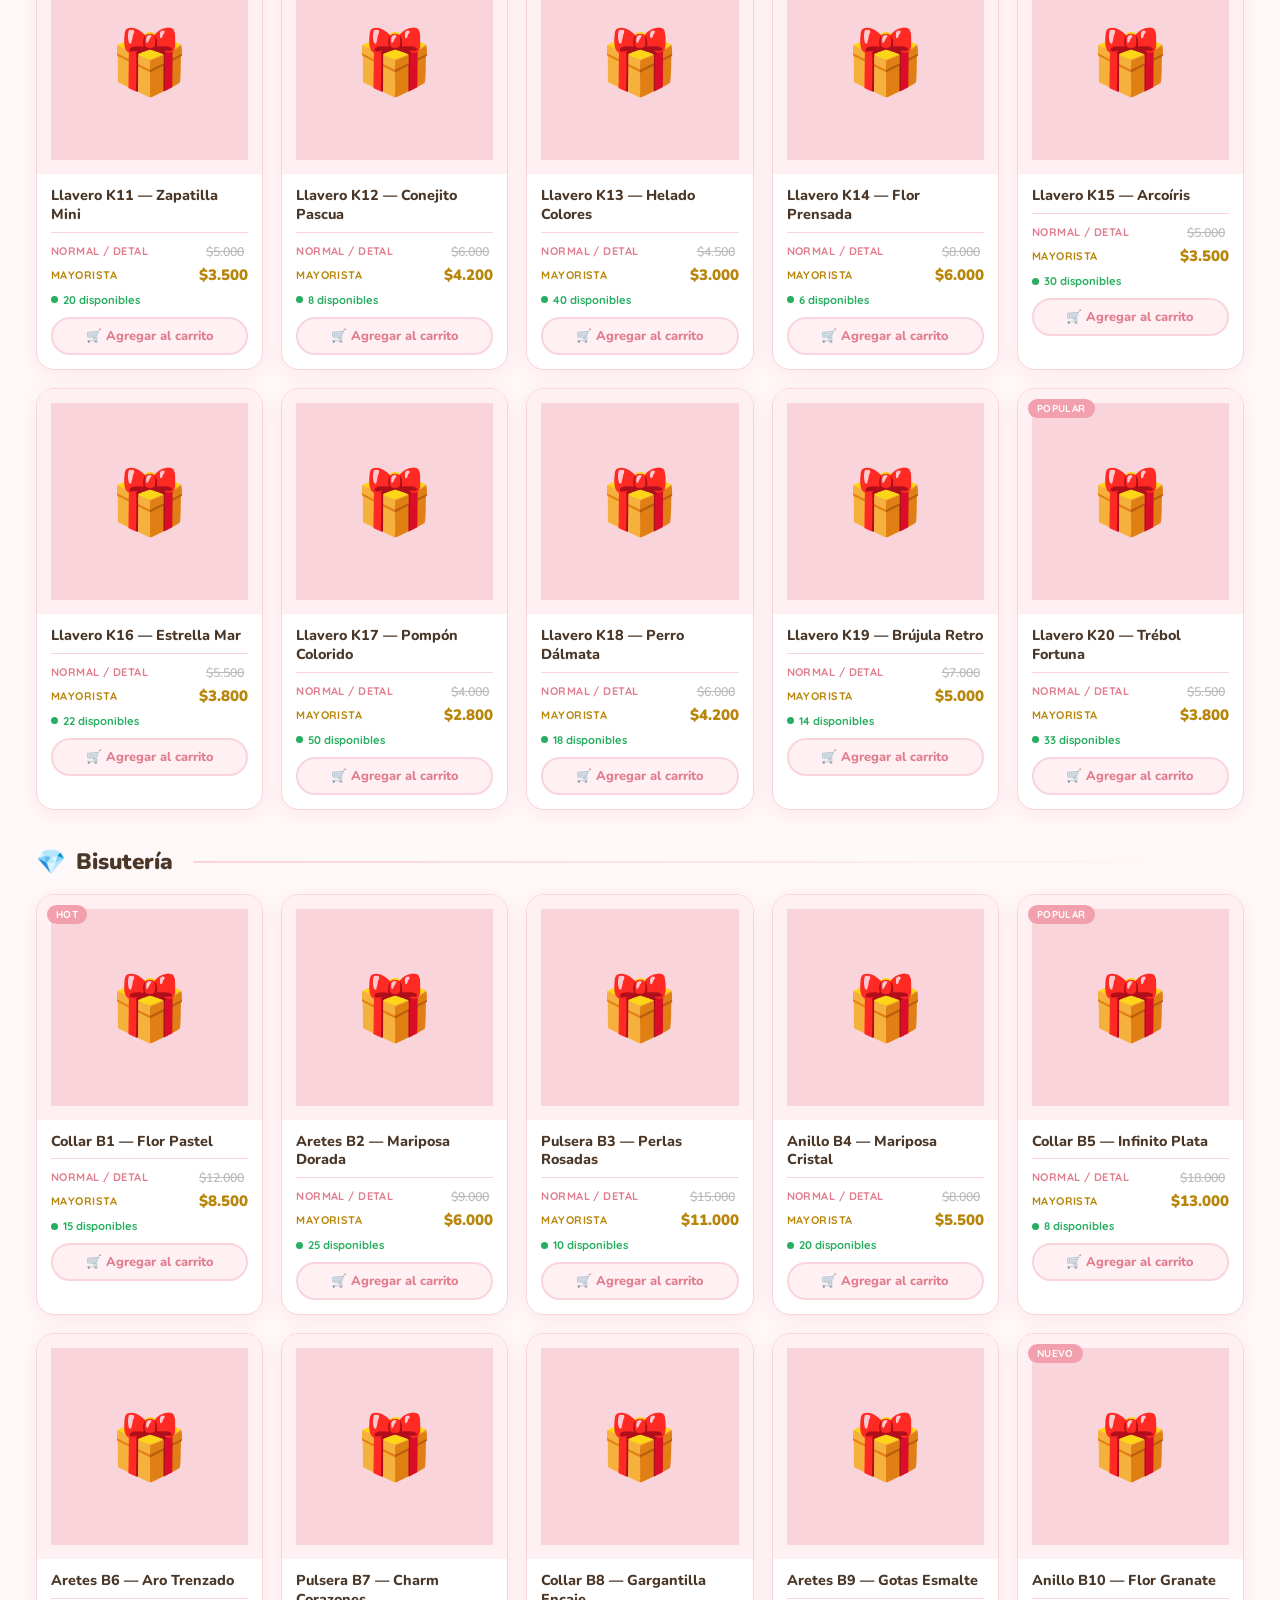
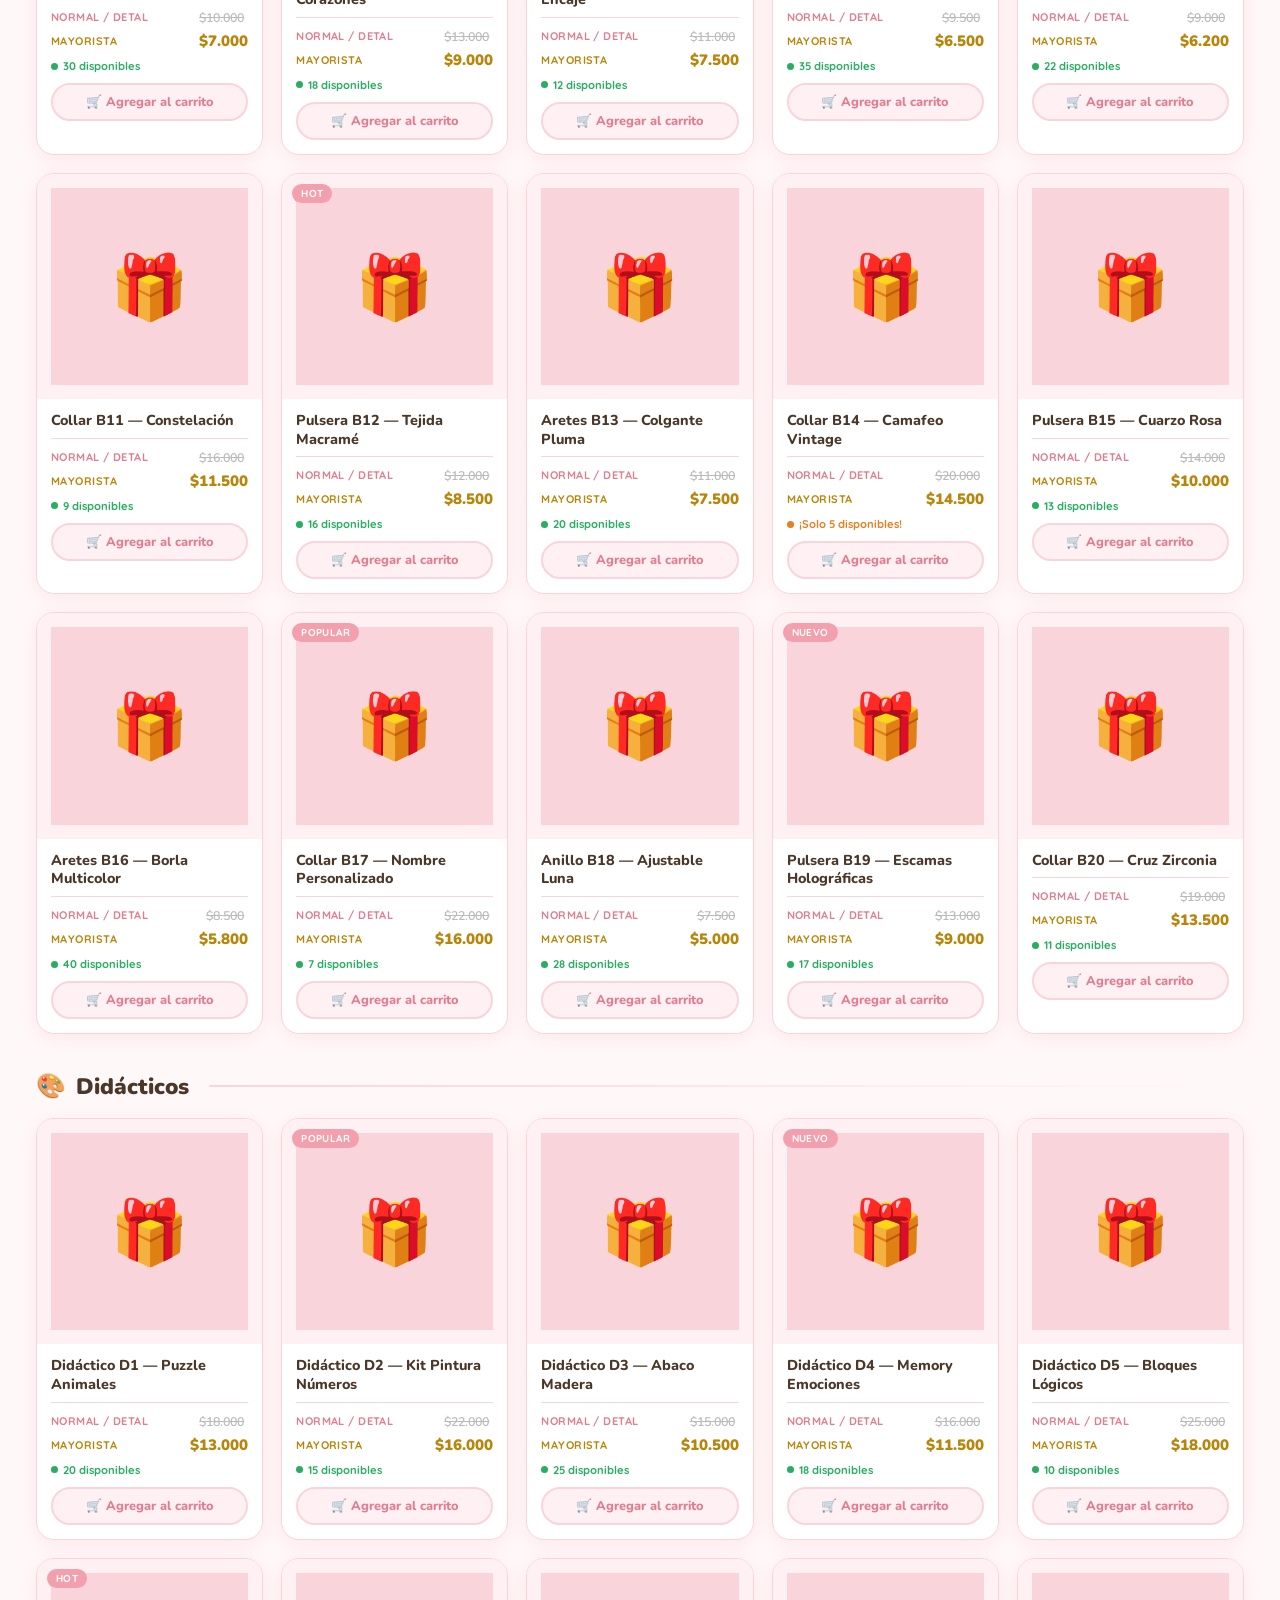
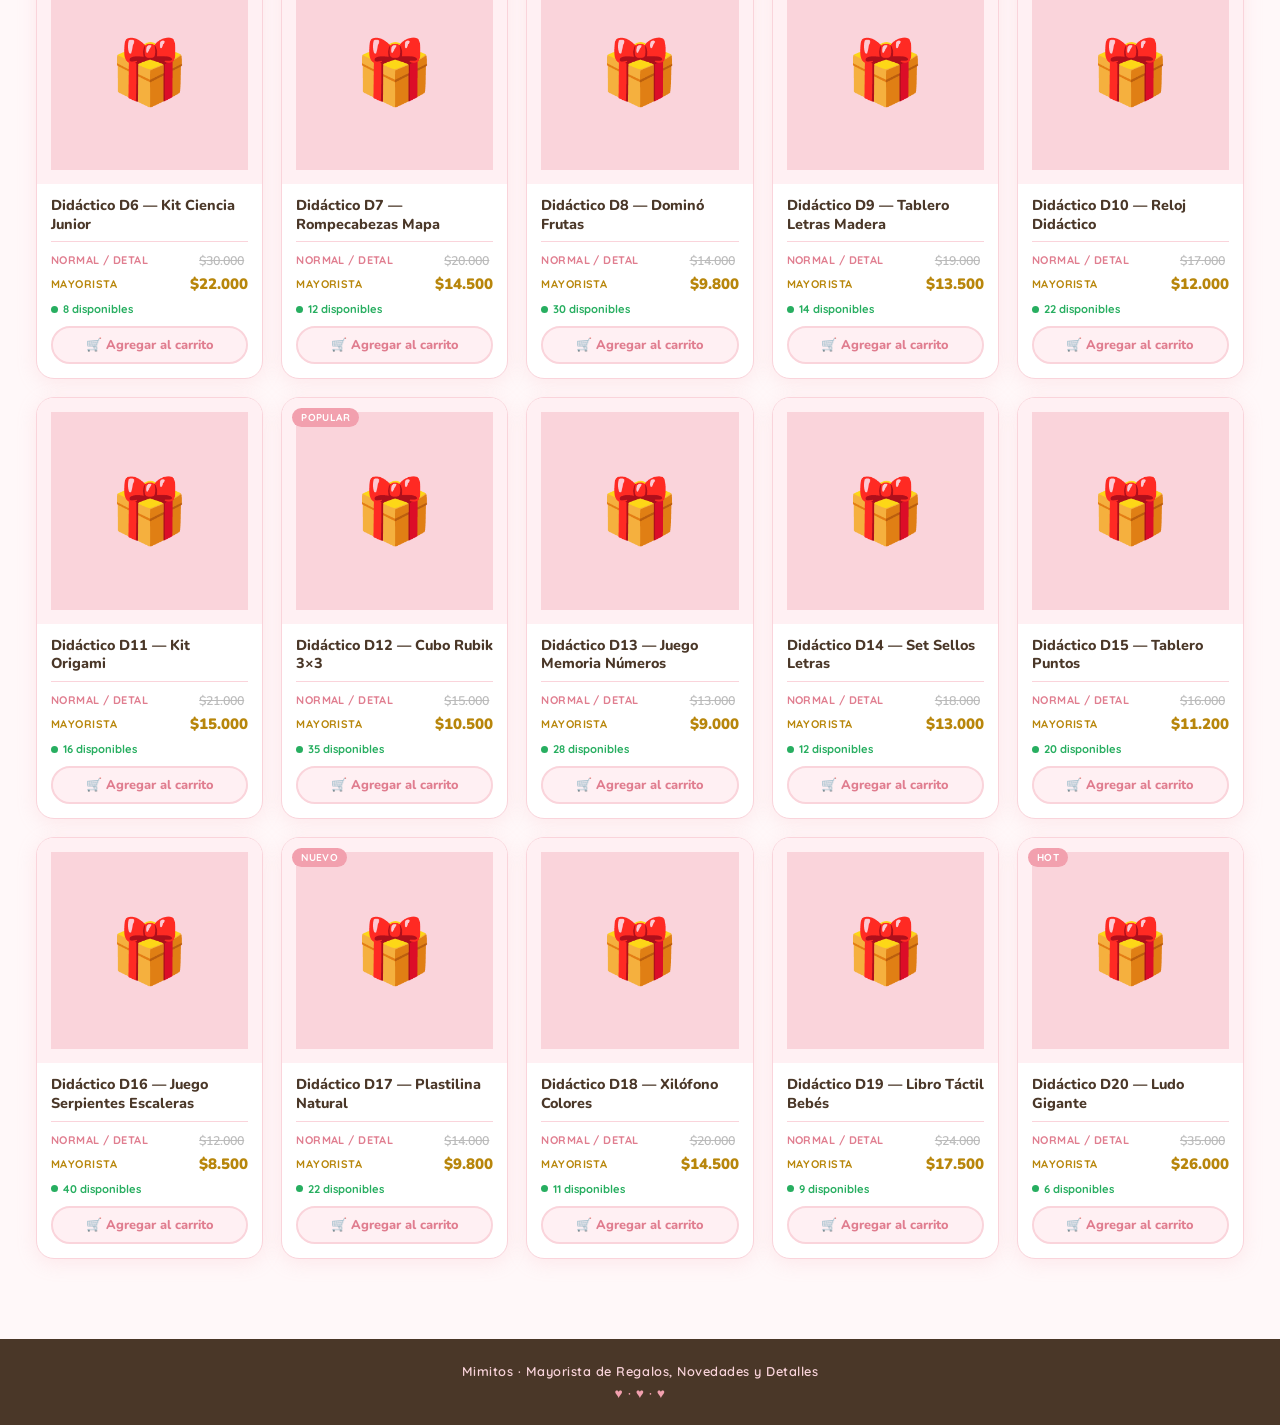
==== commit 1184afe9: "Mejora visual, botones redondos" ====
--- a/index.html
+++ b/index.html
@@ -4,6 +4,7 @@
   <meta charset="UTF-8"/>
   <meta name="viewport" content="width=device-width, initial-scale=1.0"/>
   <title>Mimitos — Mayorista de Regalos</title>
+  <link rel="icon" type="image/png" href="img/Logo.png"/>
   <link href="https://fonts.googleapis.com/css2?family=Nunito:wght@400;600;700;800;900&family=Quicksand:wght@400;500;600;700&display=swap" rel="stylesheet"/>
   <link rel="stylesheet" href="css/styles.css"/>
 </head>
@@ -20,11 +21,6 @@
 
 <header>
   <div class="header-right">
-    <nav>
-      <a href="#llaveros">Llaveros</a>
-      <a href="#bisuteria">Bisutería</a>
-      <a href="#didacticos">Didácticos</a>
-    </nav>
     <button id="cart-btn">
       🛒 Carrito
       <span id="cart-count">0</span>
@@ -57,11 +53,24 @@
 <!-- ══════════════════════════════════════
      FILTROS
      ══════════════════════════════════════ -->
-<div class="category-bar">
-  <button class="pill active" onclick="filterCategory('all', this)">🎀 Todo</button>
-  <button class="pill" onclick="filterCategory('llaveros', this)">🔑 Llaveros</button>
-  <button class="pill" onclick="filterCategory('bisuteria', this)">💎 Bisutería</button>
-  <button class="pill" onclick="filterCategory('didacticos', this)">🎨 Didácticos</button>
+<div class="category-bar" id="category-bar">
+  <button class="category-scroll-control previous" type="button" aria-label="Ver categorías anteriores" onclick="scrollCategoryBar(-1)">‹</button>
+  <div class="category-scroll" id="category-scroll" aria-label="Categorías de productos">
+    <button class="category-pill fallback active" type="button" aria-label="Ver todos los productos" title="Todo" onclick="filterCategory('all', this)"><span class="category-pill-label">Todo</span></button>
+    <button class="category-pill" type="button" aria-label="Ver llaveros" title="Llaveros" onclick="filterCategory('llaveros', this)">
+      <img src="img/llaveros/llavero.png" data-fallback="img/llaveros/default.png" alt="" onerror="categoryImageFailed(this)"/>
+      <span class="category-pill-label">Llaveros</span>
+    </button>
+    <button class="category-pill" type="button" aria-label="Ver bisutería" title="Bisutería" onclick="filterCategory('bisuteria', this)">
+      <img src="img/bisuteria/bisuteria.png" data-fallback="img/bisuteria/default.png" alt="" onerror="categoryImageFailed(this)"/>
+      <span class="category-pill-label">Bisutería</span>
+    </button>
+    <button class="category-pill" type="button" aria-label="Ver didácticos" title="Didácticos" onclick="filterCategory('didacticos', this)">
+      <img src="img/didacticos/didactico.png" data-fallback="img/didacticos/default.png" alt="" onerror="categoryImageFailed(this)"/>
+      <span class="category-pill-label">Didácticos</span>
+    </button>
+  </div>
+  <button class="category-scroll-control next" type="button" aria-label="Ver más categorías" onclick="scrollCategoryBar(1)">›</button>
 </div>
 
 <!-- LEYENDA DE PRECIOS -->
@@ -225,7 +234,8 @@
 </footer>
 
 <!-- Scripts (catalog primero, luego app) -->
-<script src="js/app.js"></script>
+<script src="js/order-codec.js?v=4"></script>
+<script src="js/app.js?v=4"></script>
 
 </body>
 </html>
--- a/css/styles.css
+++ b/css/styles.css
@@ -172,17 +172,26 @@
 .hero p { font-size:0.9rem; color:var(--brown-mid); font-weight:600; letter-spacing:0.05em; text-transform:uppercase; text-align: center; }
 .hearts-row { margin-top:14px; font-size:1rem; color:var(--pink); letter-spacing:6px; }
 
-/* ── PILLS ───────────────────────────────────── */
-.category-bar { display:flex; justify-content:center; gap:10px; padding:24px 40px 0; flex-wrap:wrap; }
-.pill {
-  cursor:pointer; padding:8px 20px; border-radius:50px; border:2px solid var(--pink-light);
-  background:var(--white); font-family:'Nunito',sans-serif; font-weight:800; font-size:0.84rem;
-  color:var(--brown-mid); transition:all 0.2s; display:flex; align-items:center; gap:6px;
-}
-.pill:hover,.pill.active {
-  background:var(--pink); border-color:var(--pink); color:var(--white);
-  transform:translateY(-2px); box-shadow:0 4px 14px rgba(242,160,174,0.4);
-}
+/* ── CATEGORÍAS ──────────────────────────────── */
+.category-bar { display:grid; grid-template-columns:0 minmax(0, 1fr) 0; align-items:center; gap:8px; padding:24px 40px 0; }
+.category-bar.has-overflow { grid-template-columns:38px minmax(0, 1fr) 38px; }
+.category-scroll { display:flex; justify-content:center; gap:12px; overflow-x:auto; scroll-behavior:smooth; scrollbar-width:none; padding:3px; }
+.category-scroll { grid-column:2; }
+.category-scroll-control.previous { grid-column:1; }
+.category-scroll-control.next { grid-column:3; }
+.category-bar.has-overflow .category-scroll { justify-content:flex-start; }
+.category-scroll::-webkit-scrollbar { display:none; }
+.category-pill { position:relative; width:94px; height:94px; padding:0; flex:0 0 94px; overflow:hidden; border:3px solid var(--pink-light); border-radius:50%; background:var(--pink-pale); cursor:pointer; transition:transform .2s, border-color .2s, box-shadow .2s; }
+.category-pill img { width:100%; height:100%; object-fit:cover; display:block; }
+.category-pill::after { content:''; position:absolute; inset:0; background:linear-gradient(180deg, transparent 55%, rgba(74,55,40,.18)); pointer-events:none; }
+.category-pill:hover, .category-pill.active { transform:translateY(-3px); border-color:var(--pink-dark); box-shadow:0 5px 15px rgba(242,160,174,.5); }
+.category-pill.fallback { display:grid; place-items:center; padding:10px; background:var(--pink); color:var(--white); font-family:'Nunito',sans-serif; font-size:.75rem; font-weight:900; text-align:center; line-height:1.1; }
+.category-pill.fallback::after { display:none; }
+.category-pill-label { display:none; }
+.category-pill.fallback .category-pill-label { display:block; }
+.category-scroll-control { display:none; width:38px; height:38px; border:0; border-radius:50%; background:var(--white); color:var(--pink-dark); box-shadow:var(--shadow); cursor:pointer; font-size:1.7rem; line-height:1; }
+.category-bar.has-overflow .category-scroll-control { display:block; }
+.category-scroll-control:disabled { opacity:.35; cursor:default; }
 
 /* ── LEGEND ──────────────────────────────────── */
 .price-legend { display:flex; justify-content:center; gap:20px; padding:16px 40px 0; flex-wrap:wrap; }
@@ -609,6 +618,11 @@
     padding-left:12px; 
     padding-right:12px; 
   }
+  .category-bar { gap:5px; }
+  .category-bar.has-overflow { grid-template-columns:32px minmax(0, 1fr) 32px; }
+  .category-scroll { gap:9px; }
+  .category-pill { width:64px; height:64px; flex-basis:64px; }
+  .category-scroll-control { width:32px; height:32px; font-size:1.45rem; }
 
   .grid { 
     grid-template-columns:repeat(auto-fill,minmax(155px,1fr)); 
@@ -619,13 +633,18 @@
 
   .modal-img { 
     width:100%; 
-    padding:20px; 
-    max-height:200px; 
-  }
-
-  .modal-img img { max-height:160px; }
-
-  .modal-body { padding:18px; }
+    flex-shrink:0;
+    padding:12px 20px;
+    max-height:none;
+    overflow:hidden;
+    border-bottom:2px solid var(--pink-light);
+  }
+
+  .modal-img > img { max-height:110px; }
+  .modal-gallery { margin-top:8px; flex-wrap:nowrap; max-width:100%; overflow-x:auto; padding:1px; }
+  .modal-gallery-thumb { width:40px; height:40px; flex:0 0 40px; }
+
+  .modal-body { padding:18px; min-height:0; }
 
   #product-modal { 
     max-height:95vh; 
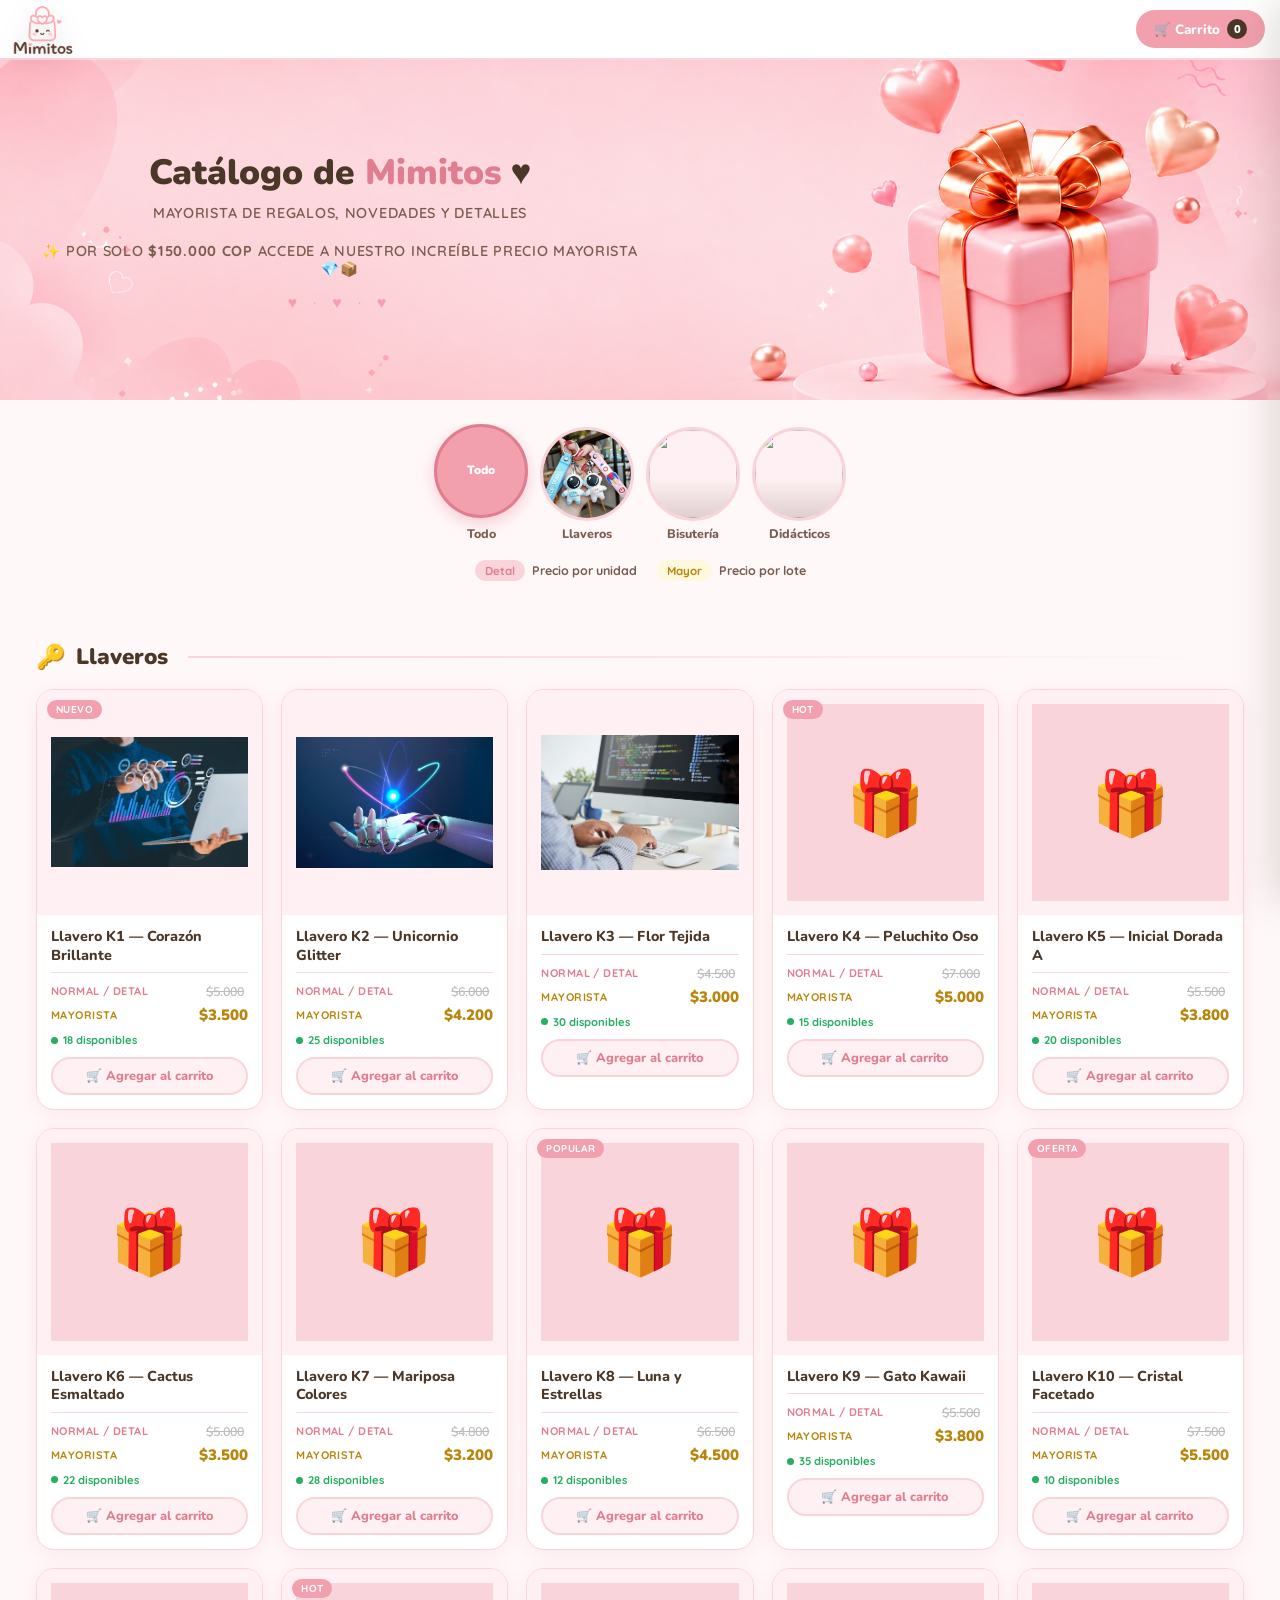
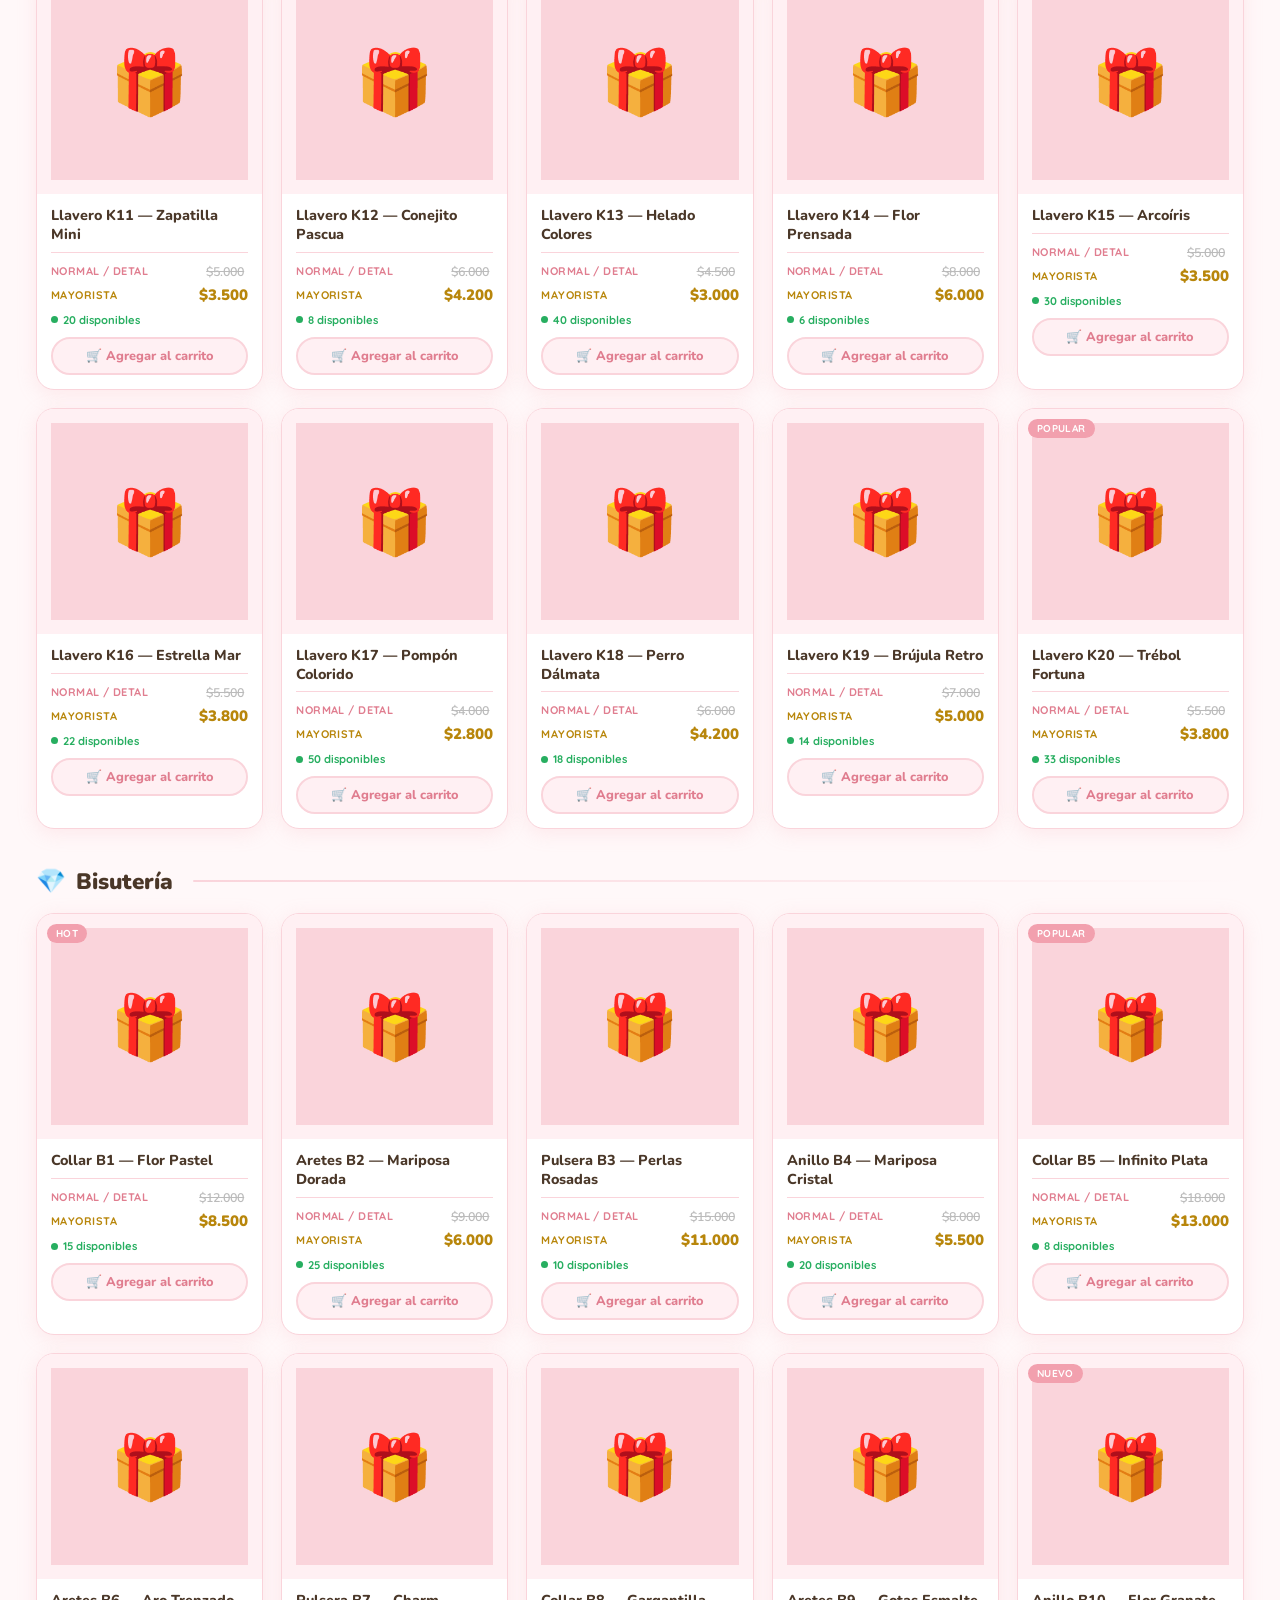
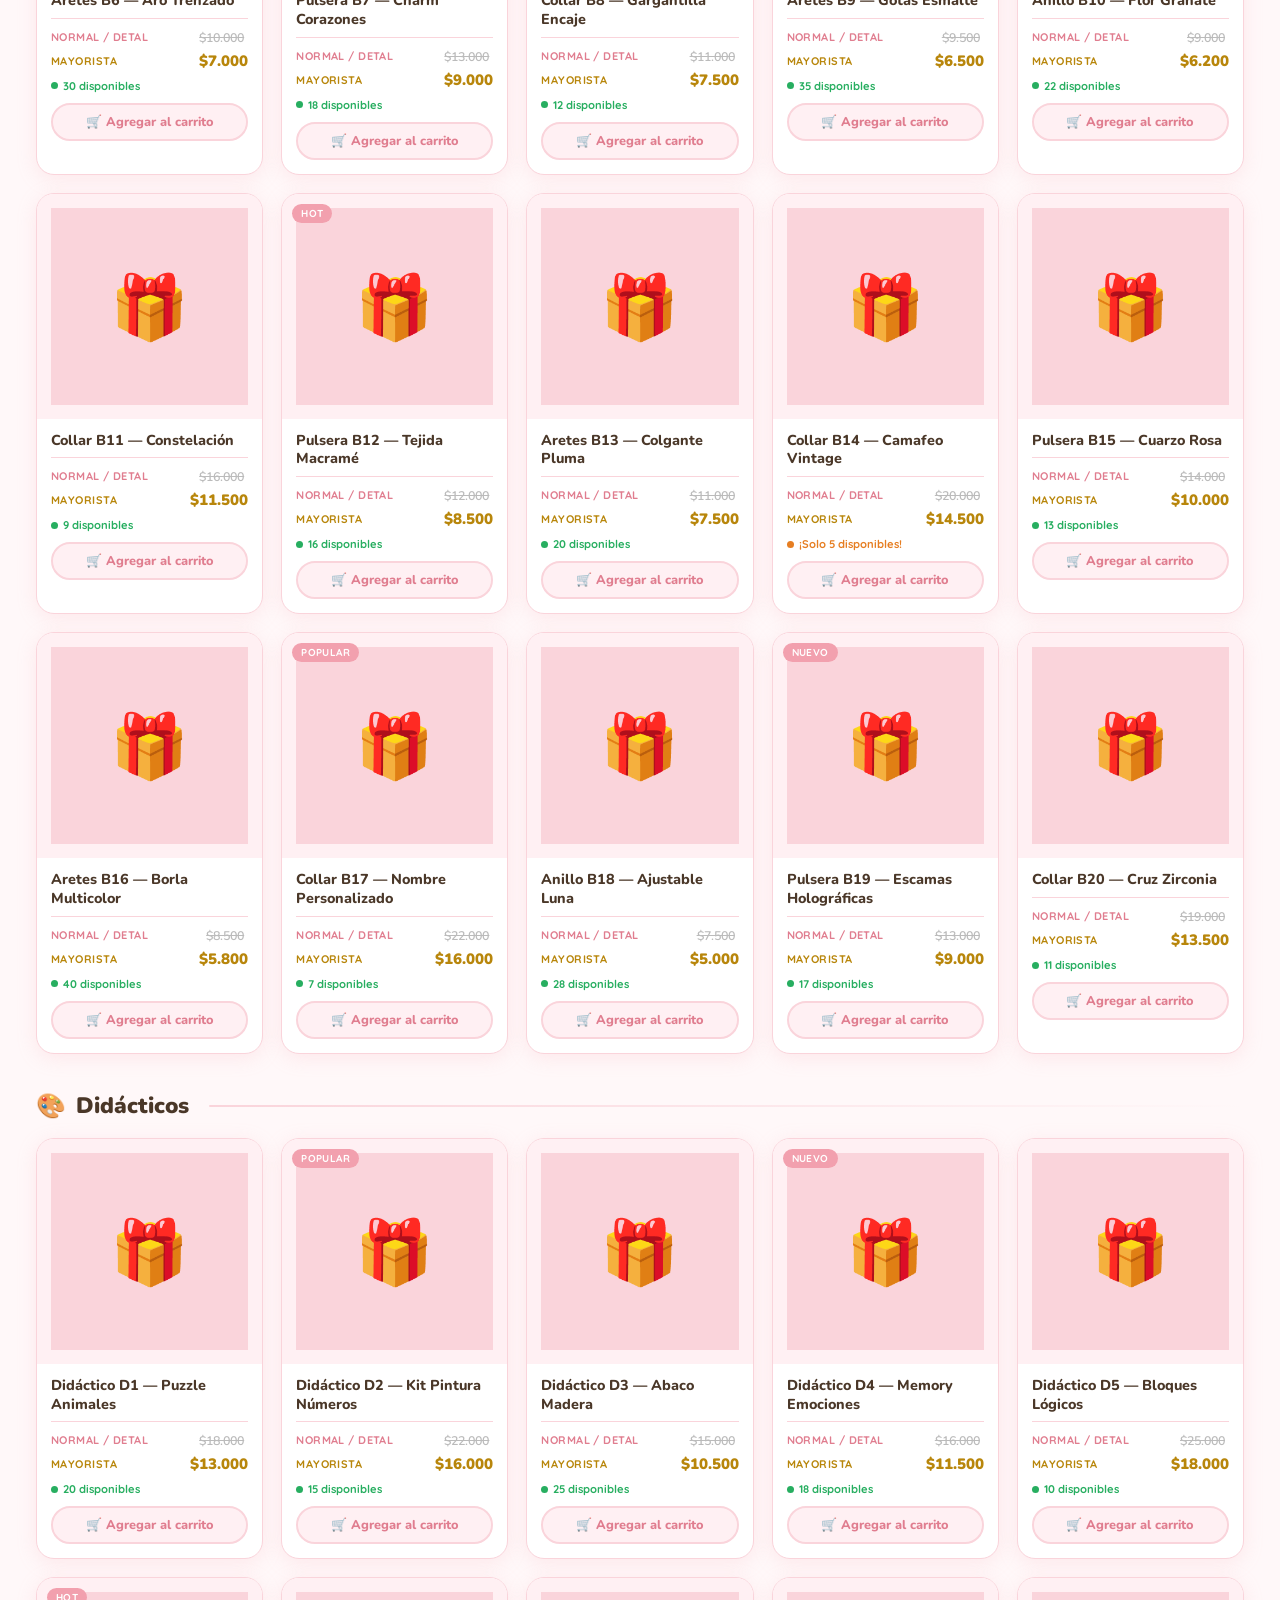
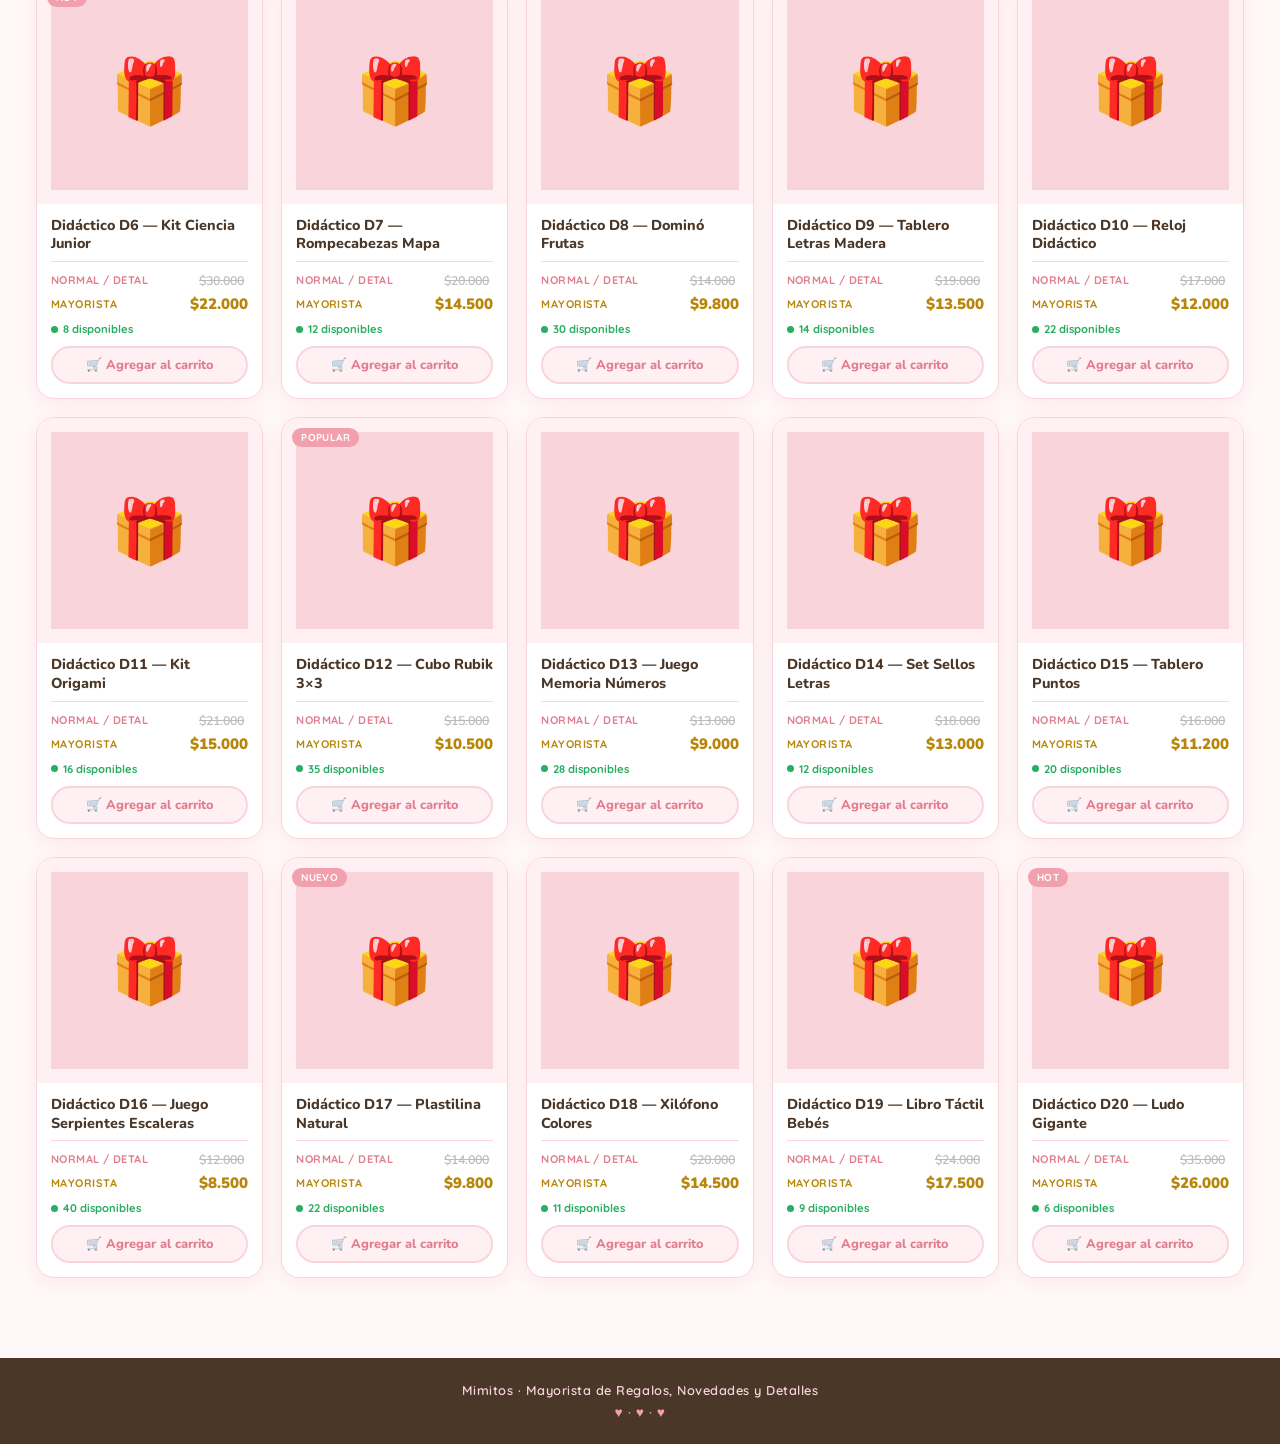
==== commit e9409e69: "etiqueta de categoría debajo de los botones agregada" ====
--- a/index.html
+++ b/index.html
@@ -56,19 +56,16 @@
 <div class="category-bar" id="category-bar">
   <button class="category-scroll-control previous" type="button" aria-label="Ver categorías anteriores" onclick="scrollCategoryBar(-1)">‹</button>
   <div class="category-scroll" id="category-scroll" aria-label="Categorías de productos">
-    <button class="category-pill fallback active" type="button" aria-label="Ver todos los productos" title="Todo" onclick="filterCategory('all', this)"><span class="category-pill-label">Todo</span></button>
-    <button class="category-pill" type="button" aria-label="Ver llaveros" title="Llaveros" onclick="filterCategory('llaveros', this)">
-      <img src="img/llaveros/llavero.png" data-fallback="img/llaveros/default.png" alt="" onerror="categoryImageFailed(this)"/>
-      <span class="category-pill-label">Llaveros</span>
-    </button>
-    <button class="category-pill" type="button" aria-label="Ver bisutería" title="Bisutería" onclick="filterCategory('bisuteria', this)">
-      <img src="img/bisuteria/bisuteria.png" data-fallback="img/bisuteria/default.png" alt="" onerror="categoryImageFailed(this)"/>
-      <span class="category-pill-label">Bisutería</span>
-    </button>
-    <button class="category-pill" type="button" aria-label="Ver didácticos" title="Didácticos" onclick="filterCategory('didacticos', this)">
-      <img src="img/didacticos/didactico.png" data-fallback="img/didacticos/default.png" alt="" onerror="categoryImageFailed(this)"/>
-      <span class="category-pill-label">Didácticos</span>
-    </button>
+    <div class="category-item"><button class="category-pill fallback active" type="button" aria-label="Ver todos los productos" title="Todo" onclick="filterCategory('all', this)"><span class="category-pill-label">Todo</span></button><span class="category-name">Todo</span></div>
+    <div class="category-item"><button class="category-pill" type="button" aria-label="Ver llaveros" title="Llaveros" onclick="filterCategory('llaveros', this)">
+      <img src="img/llaveros/llavero.png" data-fallback="img/llaveros/default.png" alt="" onerror="categoryImageFailed(this)"/><span class="category-pill-label">Llaveros</span>
+    </button><span class="category-name">Llaveros</span></div>
+    <div class="category-item"><button class="category-pill" type="button" aria-label="Ver bisutería" title="Bisutería" onclick="filterCategory('bisuteria', this)">
+      <img src="img/bisuteria/bisuteria.png" data-fallback="img/bisuteria/default.png" alt="" onerror="categoryImageFailed(this)"/><span class="category-pill-label">Bisutería</span>
+    </button><span class="category-name">Bisutería</span></div>
+    <div class="category-item"><button class="category-pill" type="button" aria-label="Ver didácticos" title="Didácticos" onclick="filterCategory('didacticos', this)">
+      <img src="img/didacticos/didactico.png" data-fallback="img/didacticos/default.png" alt="" onerror="categoryImageFailed(this)"/><span class="category-pill-label">Didácticos</span>
+    </button><span class="category-name">Didácticos</span></div>
   </div>
   <button class="category-scroll-control next" type="button" aria-label="Ver más categorías" onclick="scrollCategoryBar(1)">›</button>
 </div>
--- a/css/styles.css
+++ b/css/styles.css
@@ -181,7 +181,8 @@
 .category-scroll-control.next { grid-column:3; }
 .category-bar.has-overflow .category-scroll { justify-content:flex-start; }
 .category-scroll::-webkit-scrollbar { display:none; }
-.category-pill { position:relative; width:94px; height:94px; padding:0; flex:0 0 94px; overflow:hidden; border:3px solid var(--pink-light); border-radius:50%; background:var(--pink-pale); cursor:pointer; transition:transform .2s, border-color .2s, box-shadow .2s; }
+.category-item { width:94px; flex:0 0 94px; display:flex; flex-direction:column; align-items:center; gap:6px; }
+.category-pill { position:relative; width:94px; height:94px; padding:0; overflow:hidden; border:3px solid var(--pink-light); border-radius:50%; background:var(--pink-pale); cursor:pointer; transition:transform .2s, border-color .2s, box-shadow .2s; }
 .category-pill img { width:100%; height:100%; object-fit:cover; display:block; }
 .category-pill::after { content:''; position:absolute; inset:0; background:linear-gradient(180deg, transparent 55%, rgba(74,55,40,.18)); pointer-events:none; }
 .category-pill:hover, .category-pill.active { transform:translateY(-3px); border-color:var(--pink-dark); box-shadow:0 5px 15px rgba(242,160,174,.5); }
@@ -189,6 +190,7 @@
 .category-pill.fallback::after { display:none; }
 .category-pill-label { display:none; }
 .category-pill.fallback .category-pill-label { display:block; }
+.category-name { color:var(--brown-mid); font-family:'Nunito',sans-serif; font-size:.78rem; font-weight:800; line-height:1.1; text-align:center; white-space:nowrap; }
 .category-scroll-control { display:none; width:38px; height:38px; border:0; border-radius:50%; background:var(--white); color:var(--pink-dark); box-shadow:var(--shadow); cursor:pointer; font-size:1.7rem; line-height:1; }
 .category-bar.has-overflow .category-scroll-control { display:block; }
 .category-scroll-control:disabled { opacity:.35; cursor:default; }
@@ -621,7 +623,9 @@
   .category-bar { gap:5px; }
   .category-bar.has-overflow { grid-template-columns:32px minmax(0, 1fr) 32px; }
   .category-scroll { gap:9px; }
-  .category-pill { width:64px; height:64px; flex-basis:64px; }
+  .category-item { width:64px; flex-basis:64px; gap:4px; }
+  .category-pill { width:64px; height:64px; }
+  .category-name { font-size:.66rem; }
   .category-scroll-control { width:32px; height:32px; font-size:1.45rem; }
 
   .grid { 
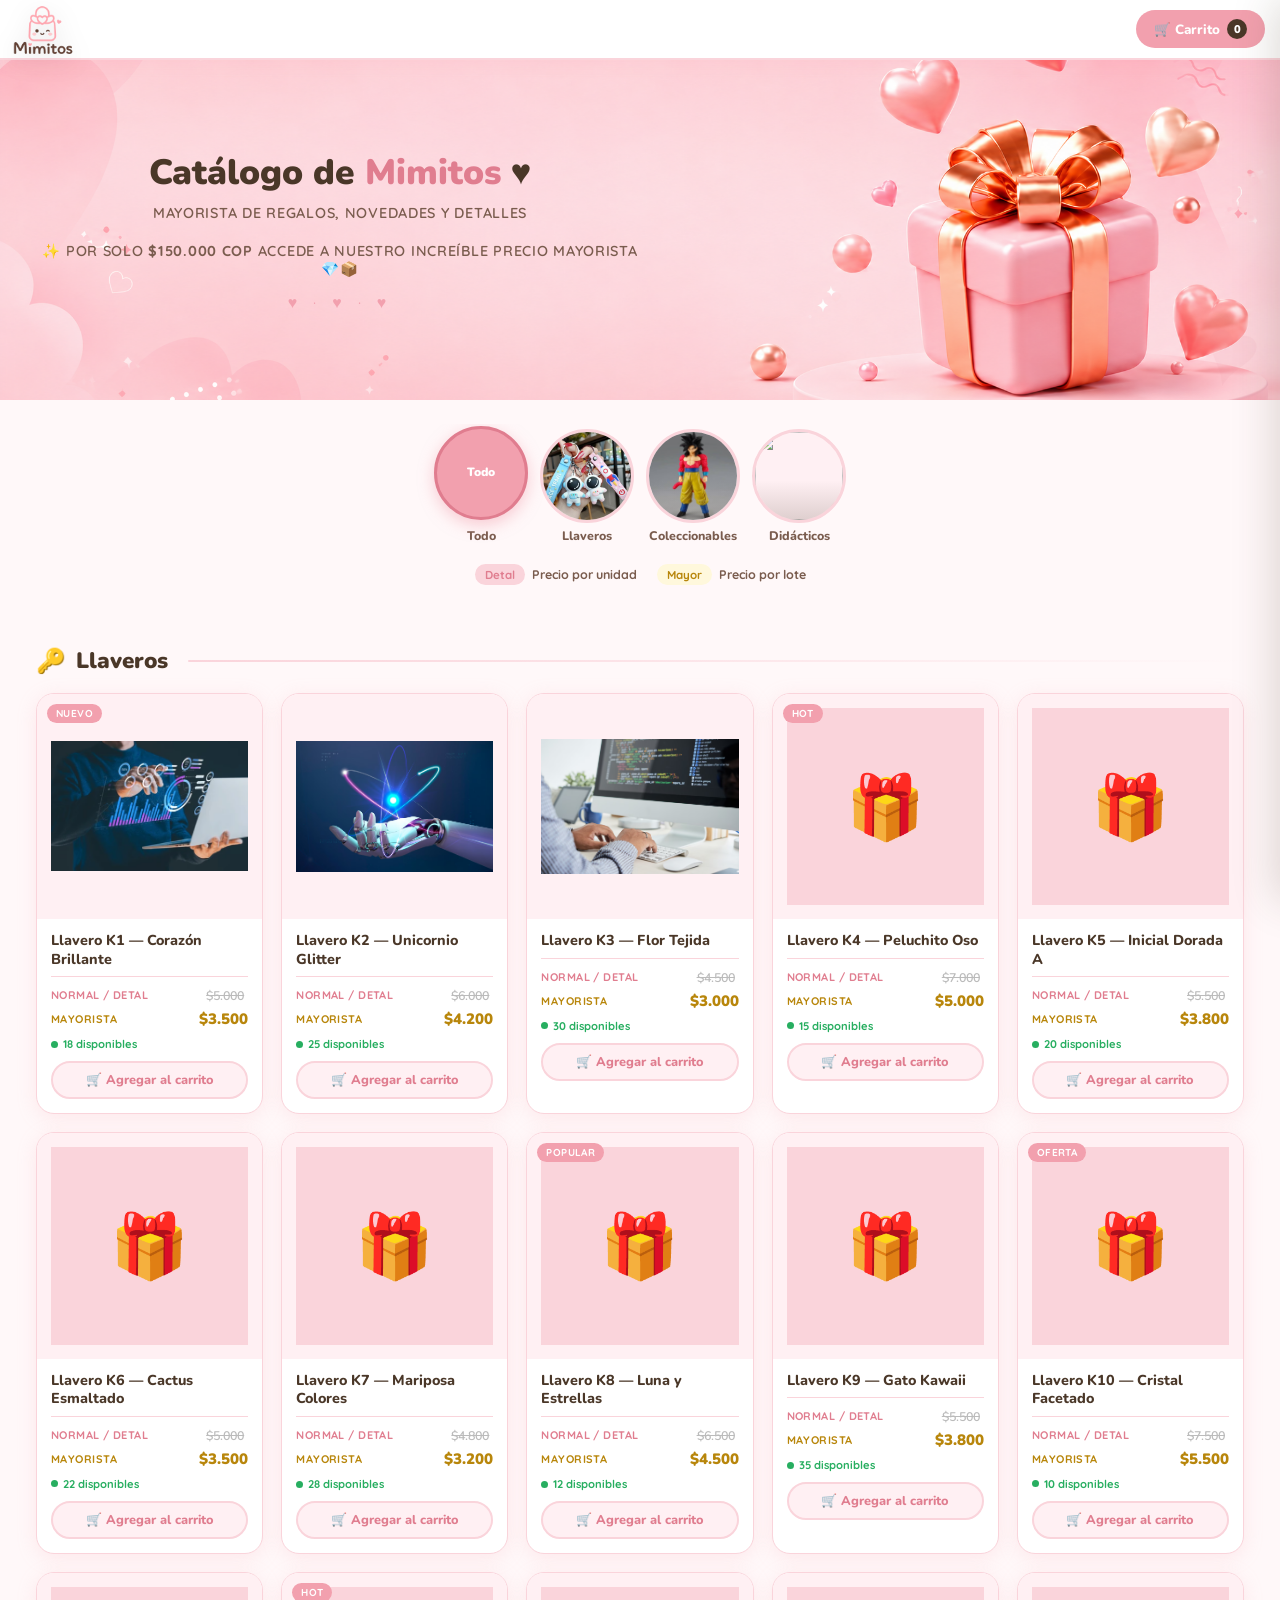
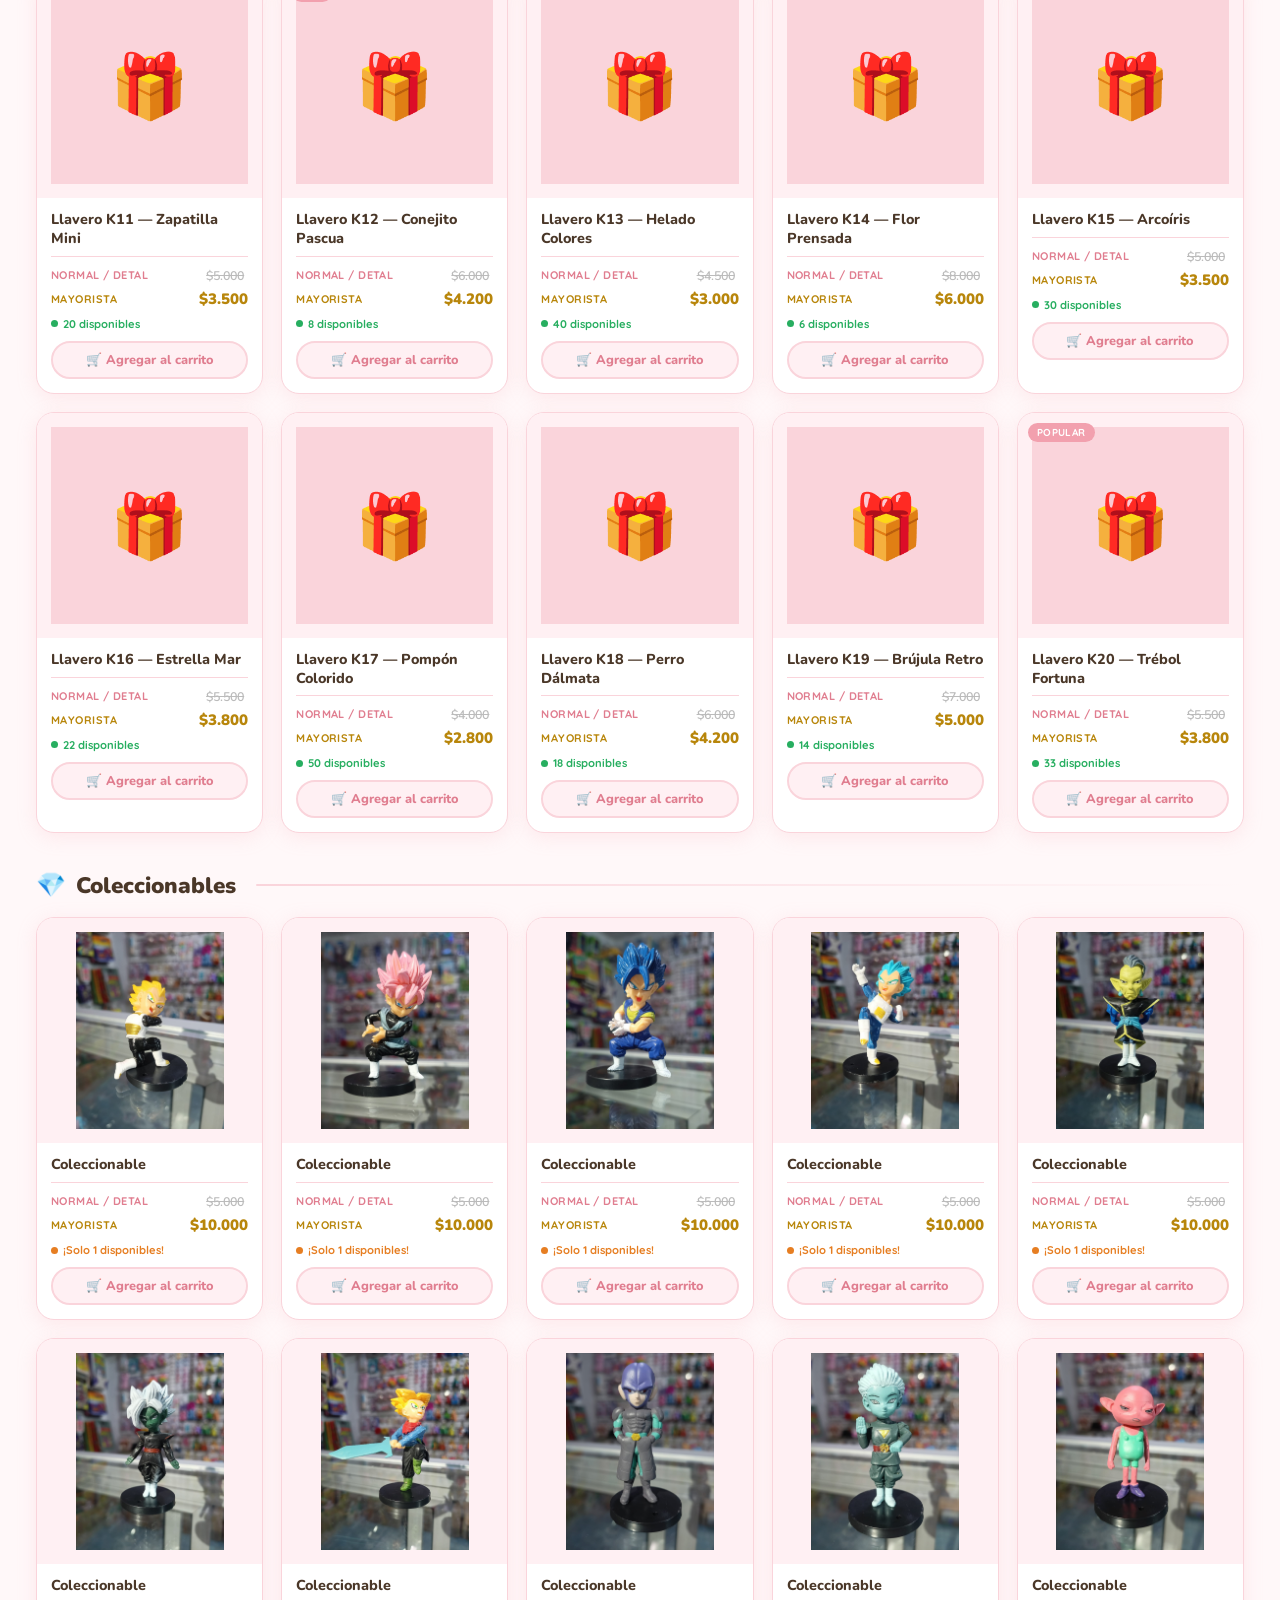
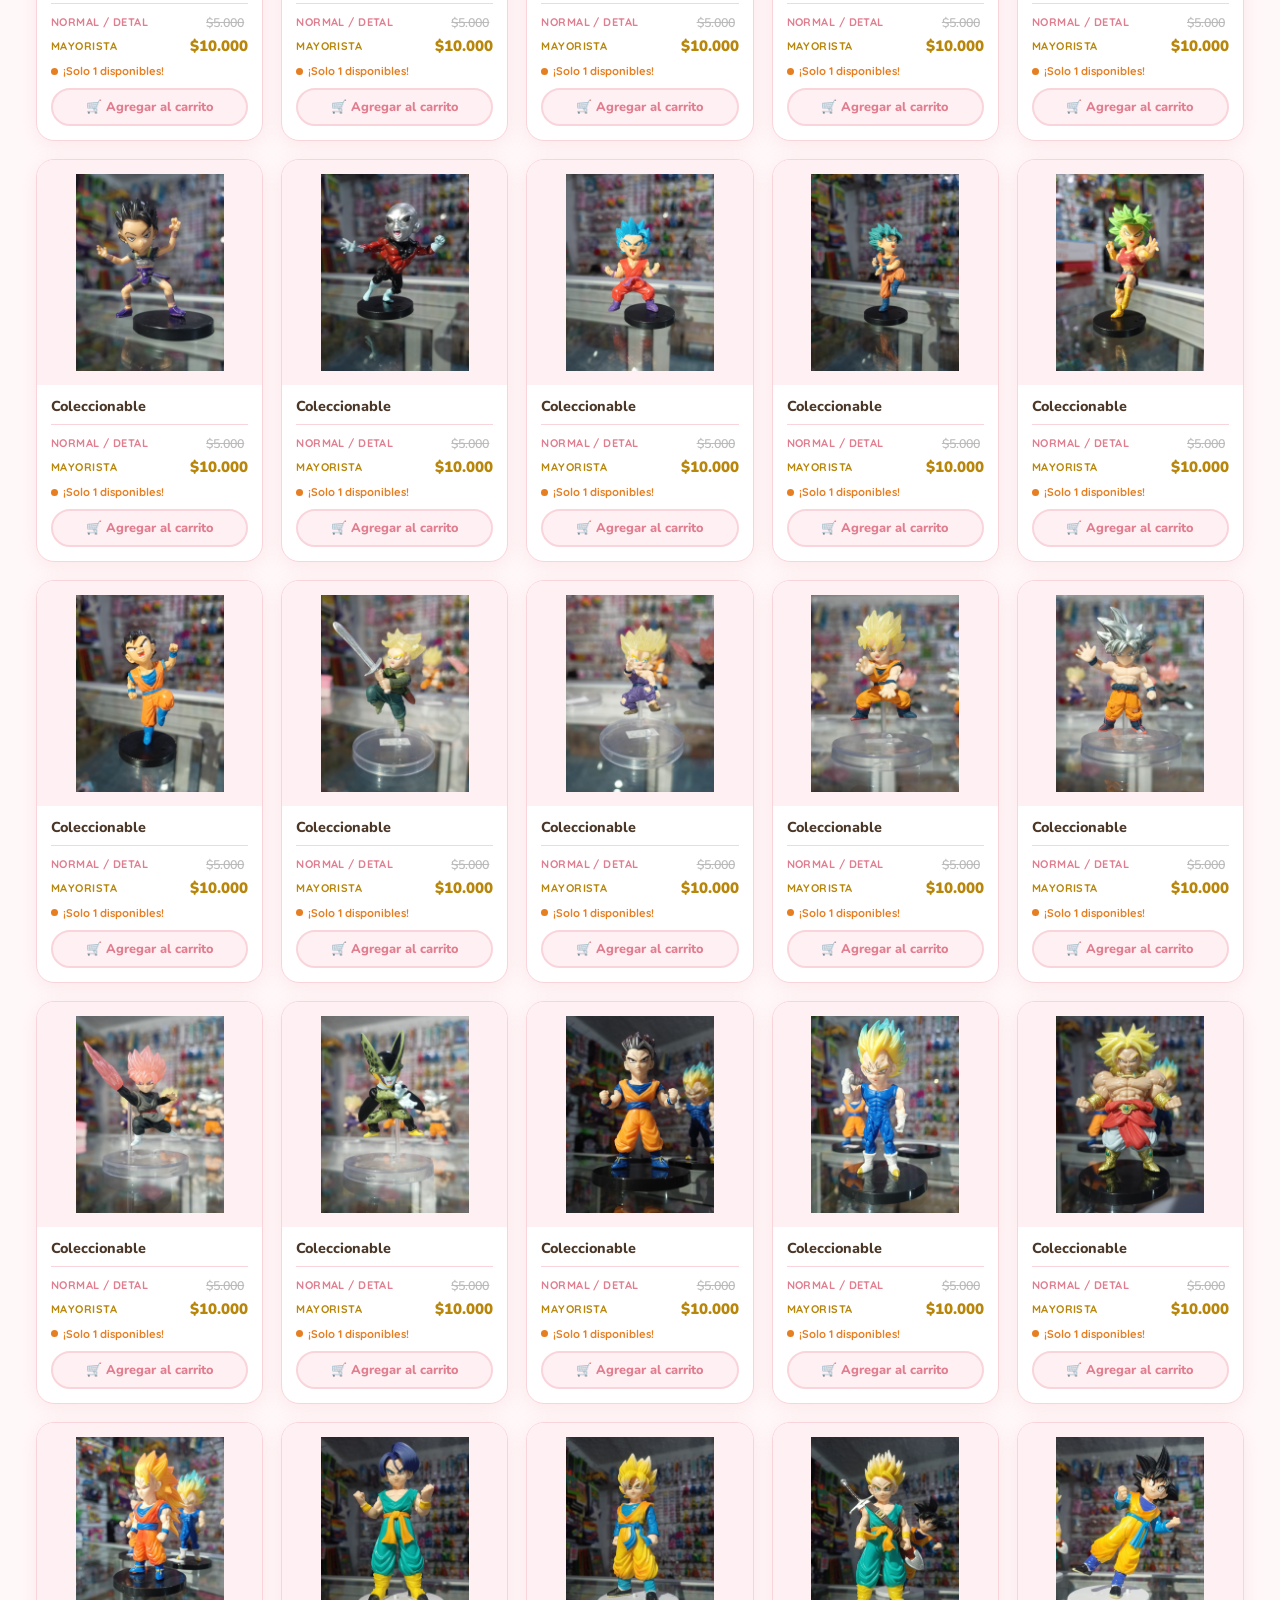
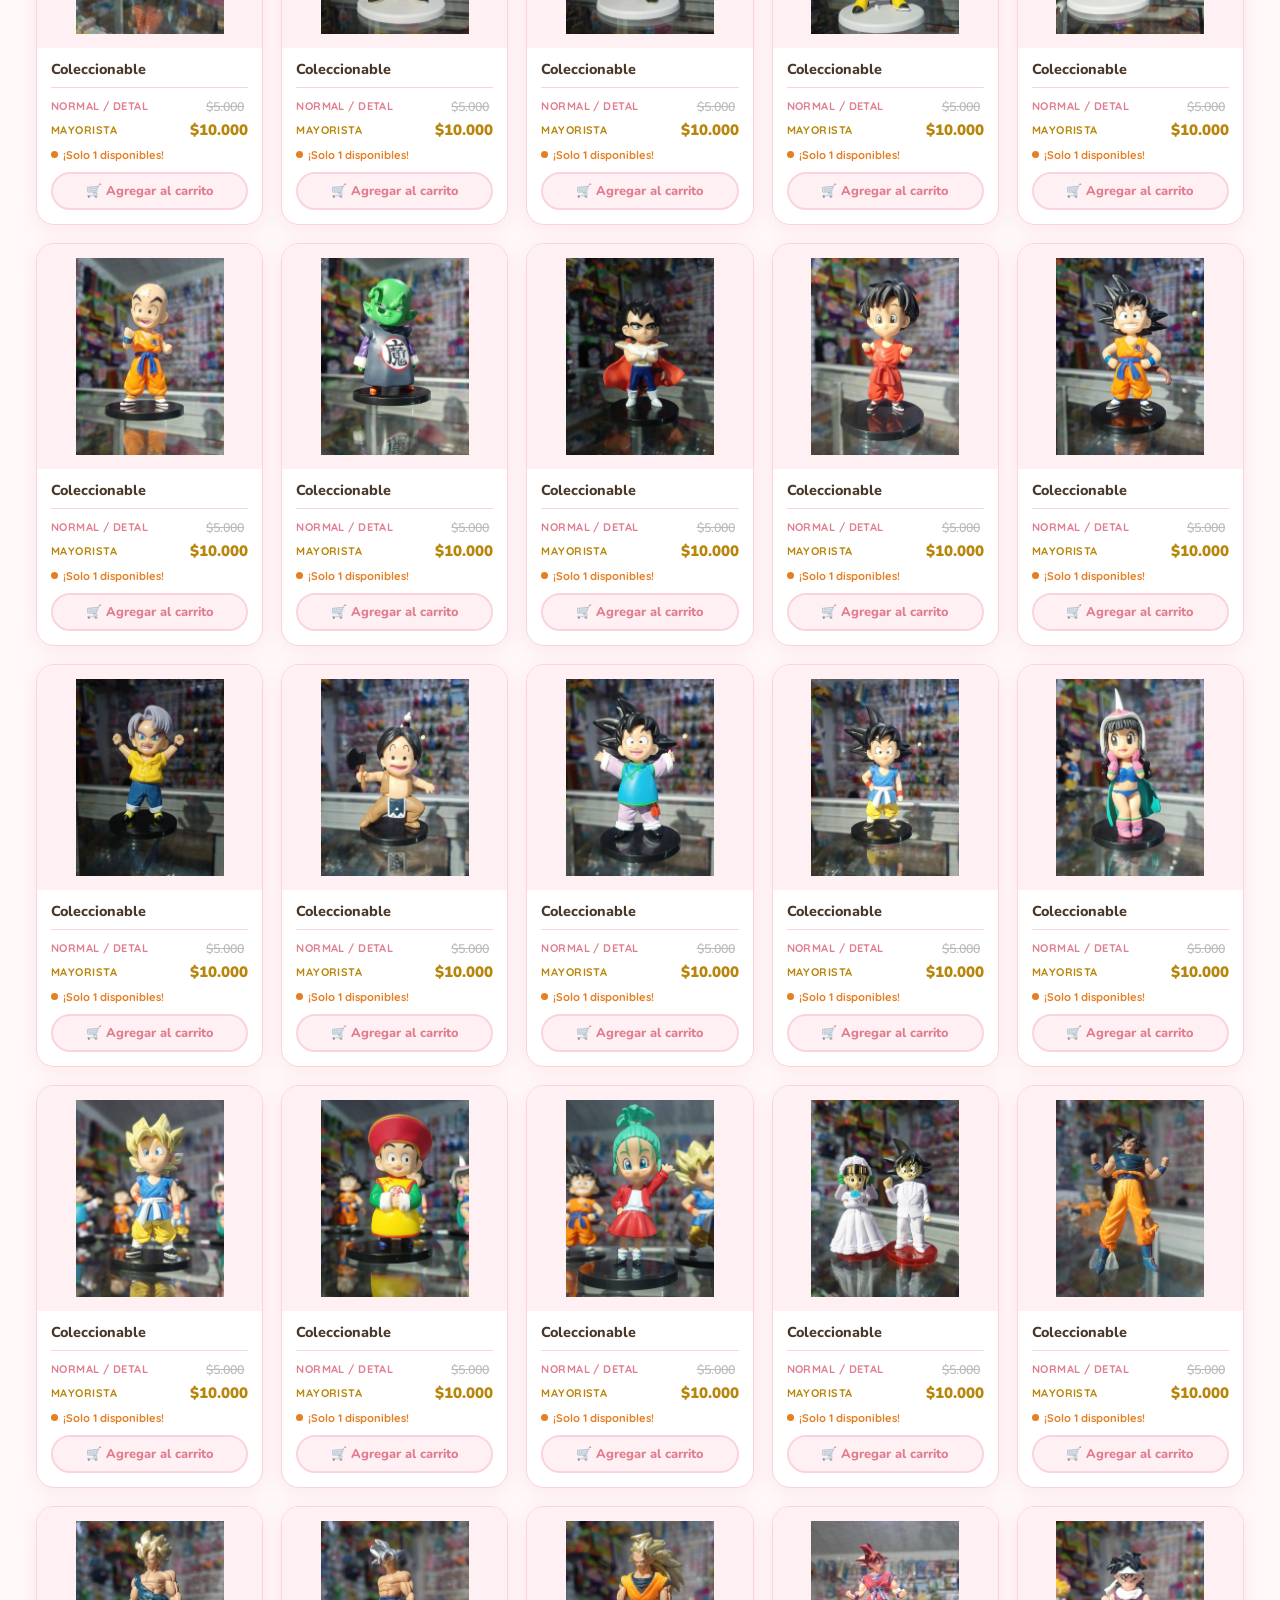
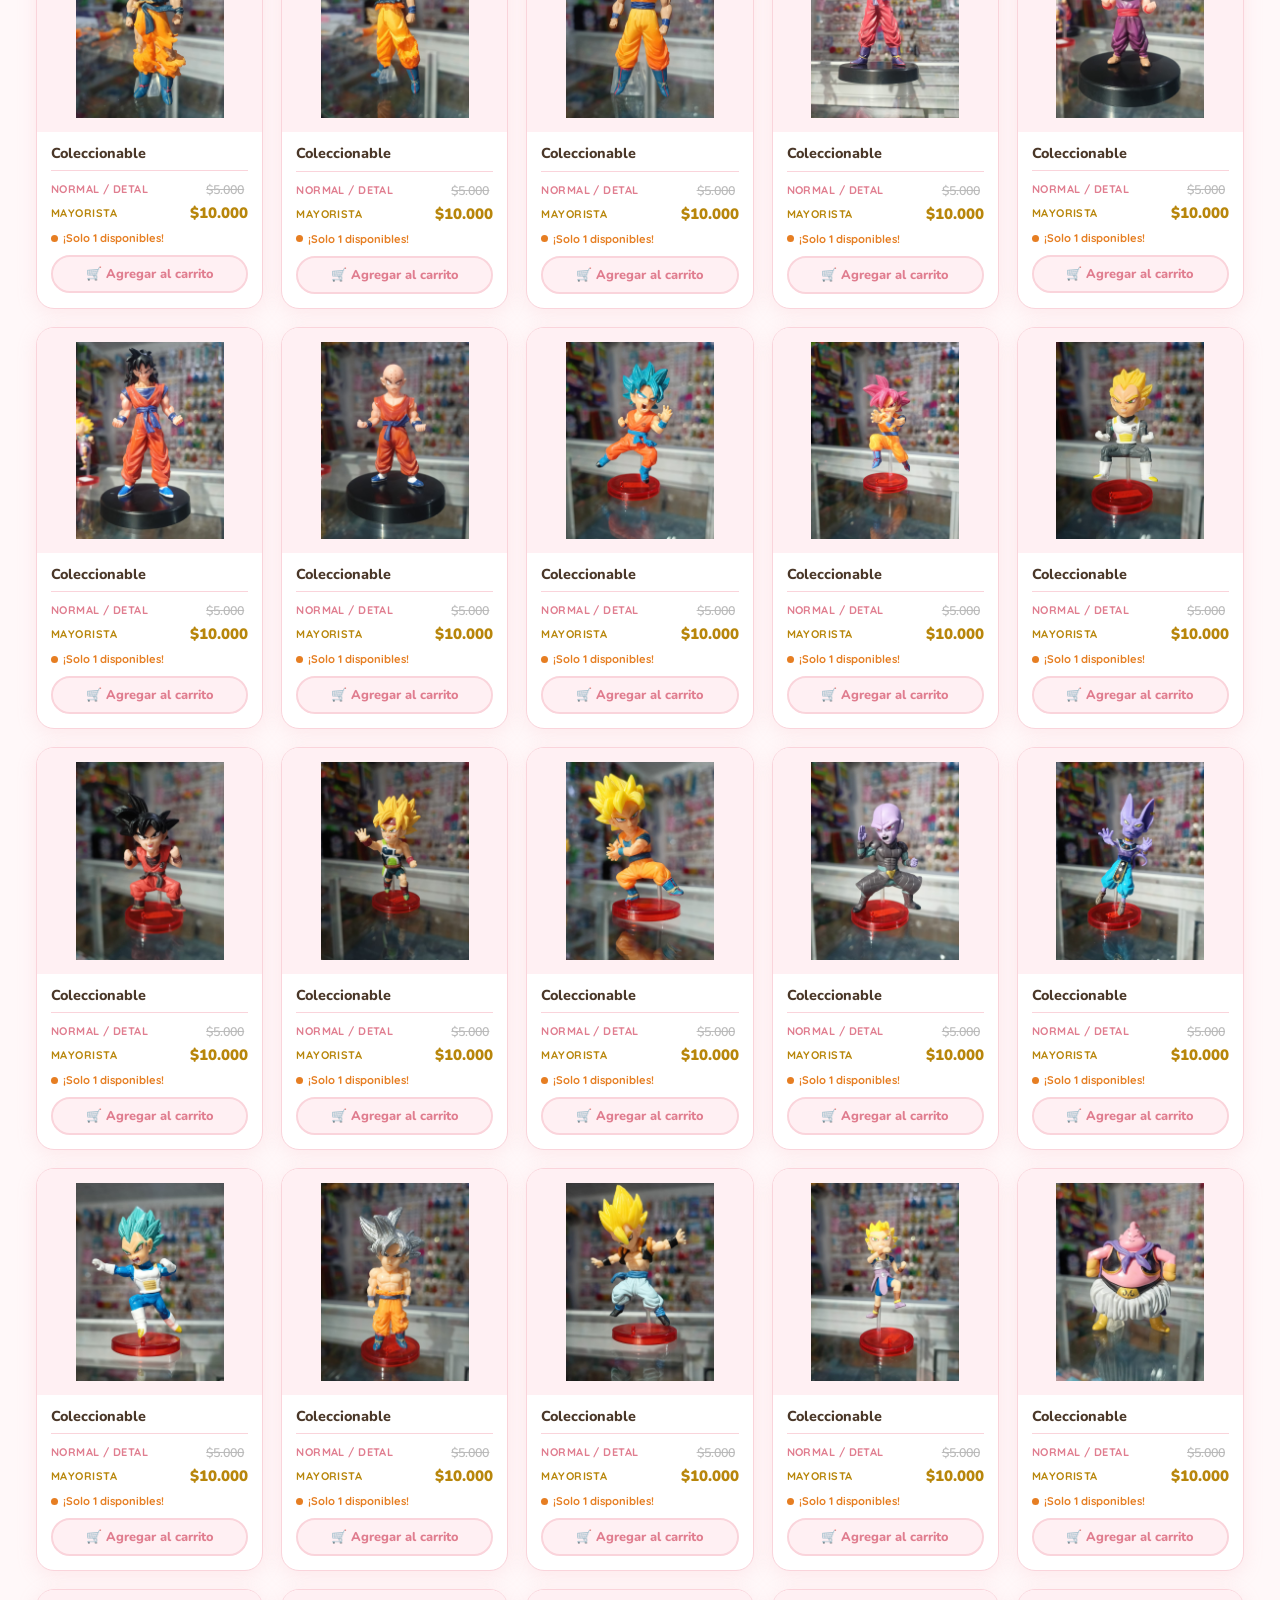
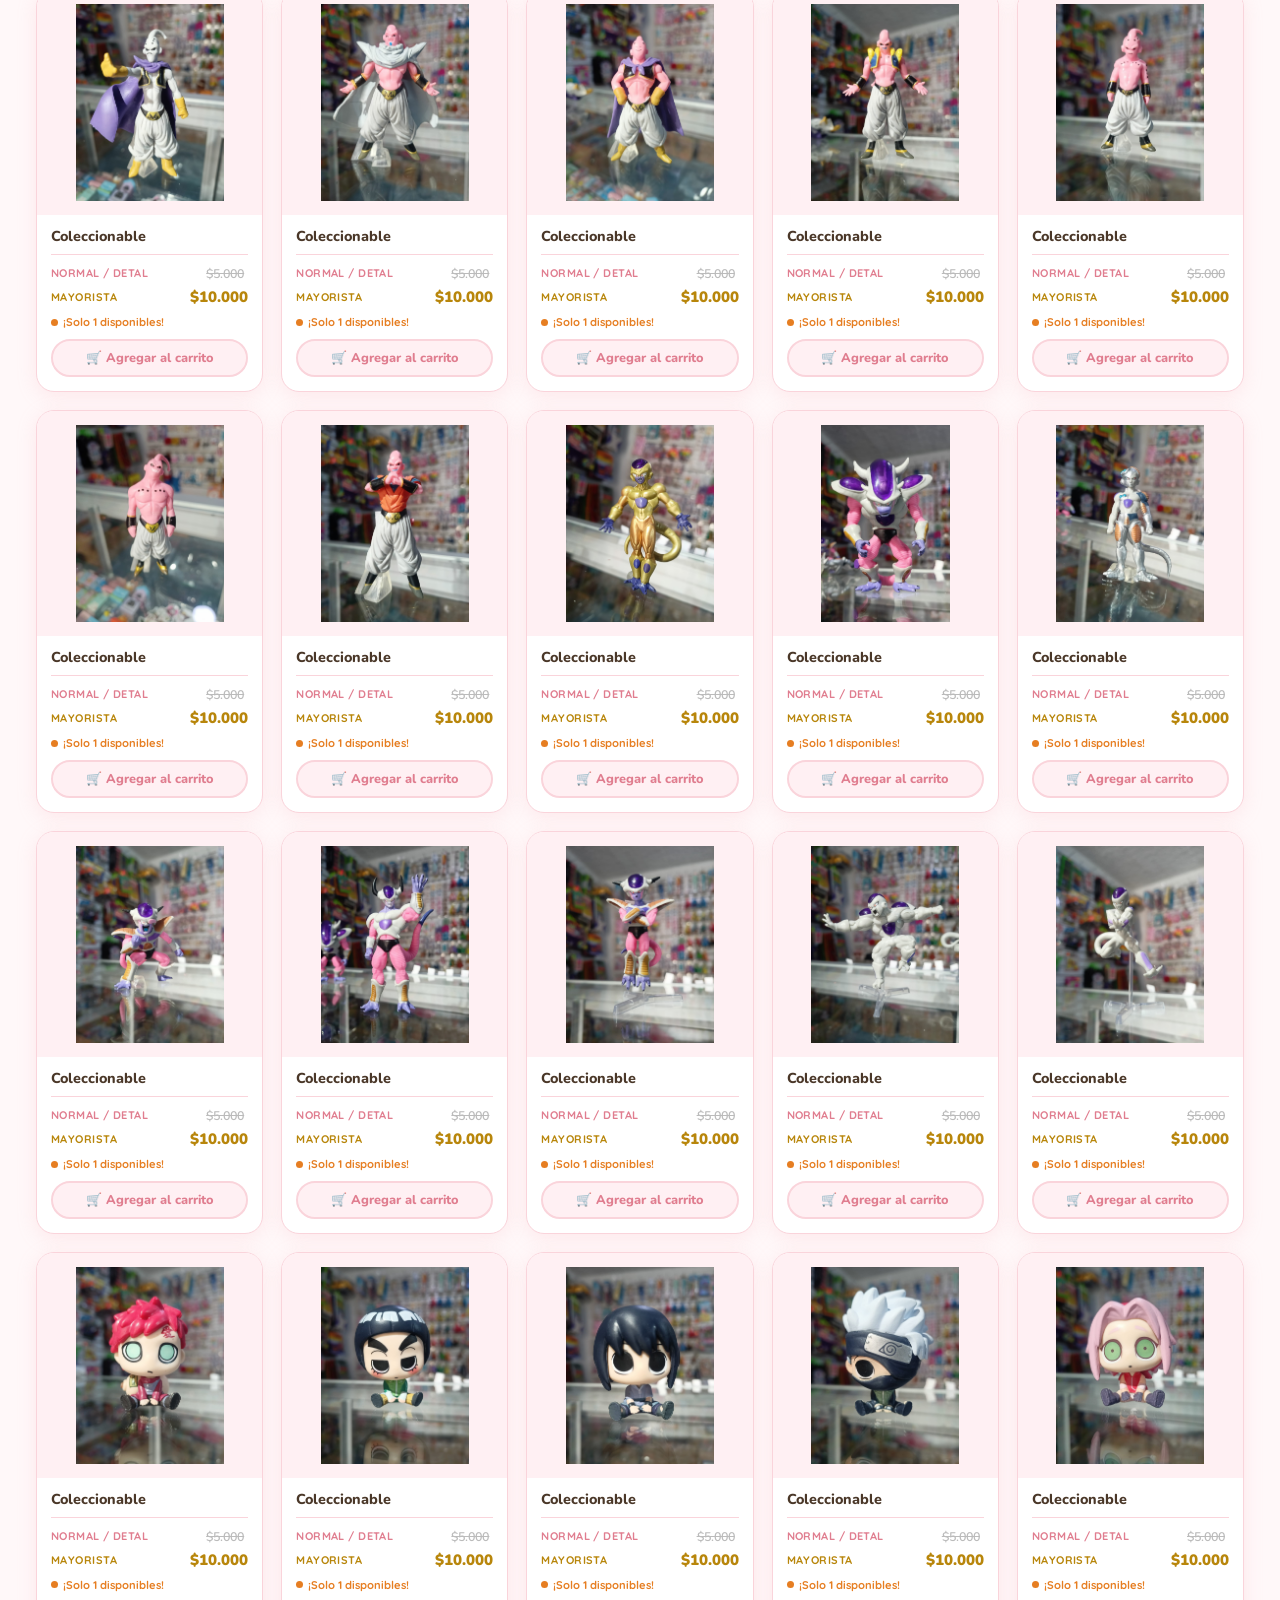
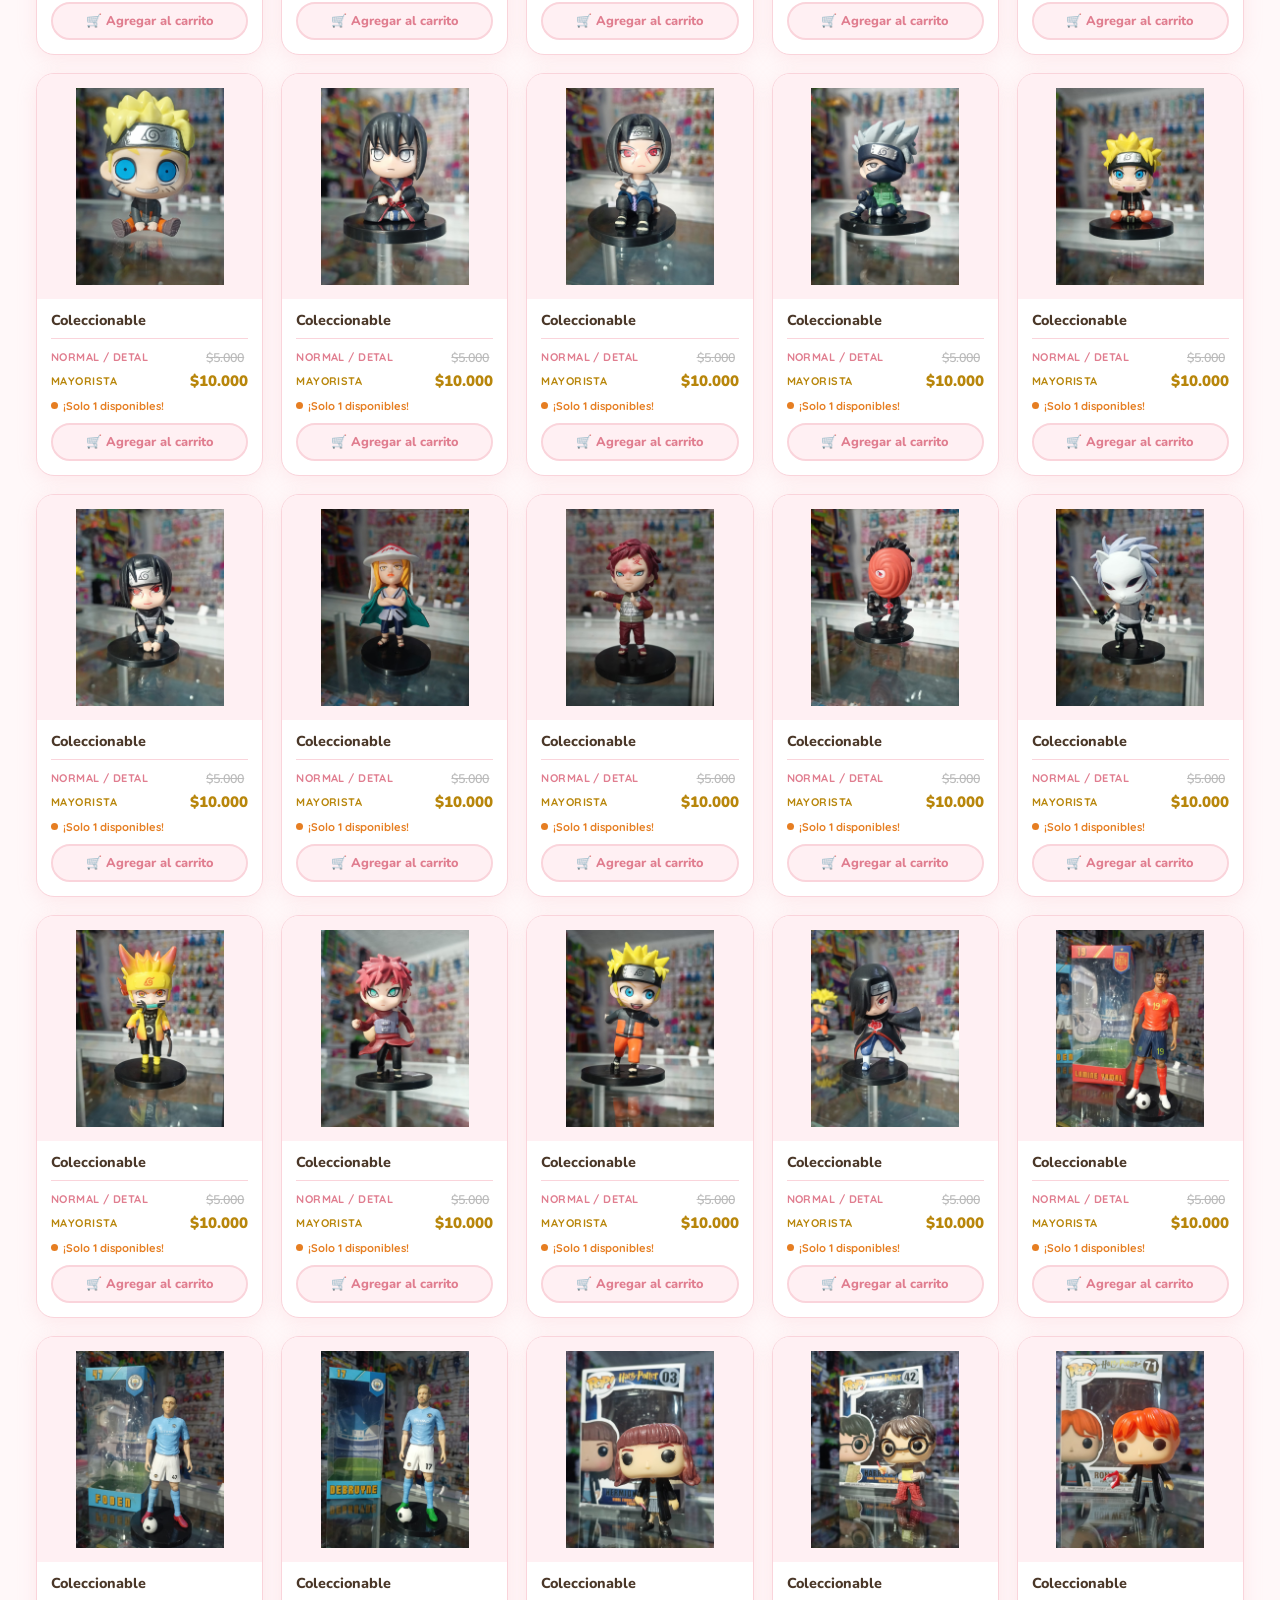
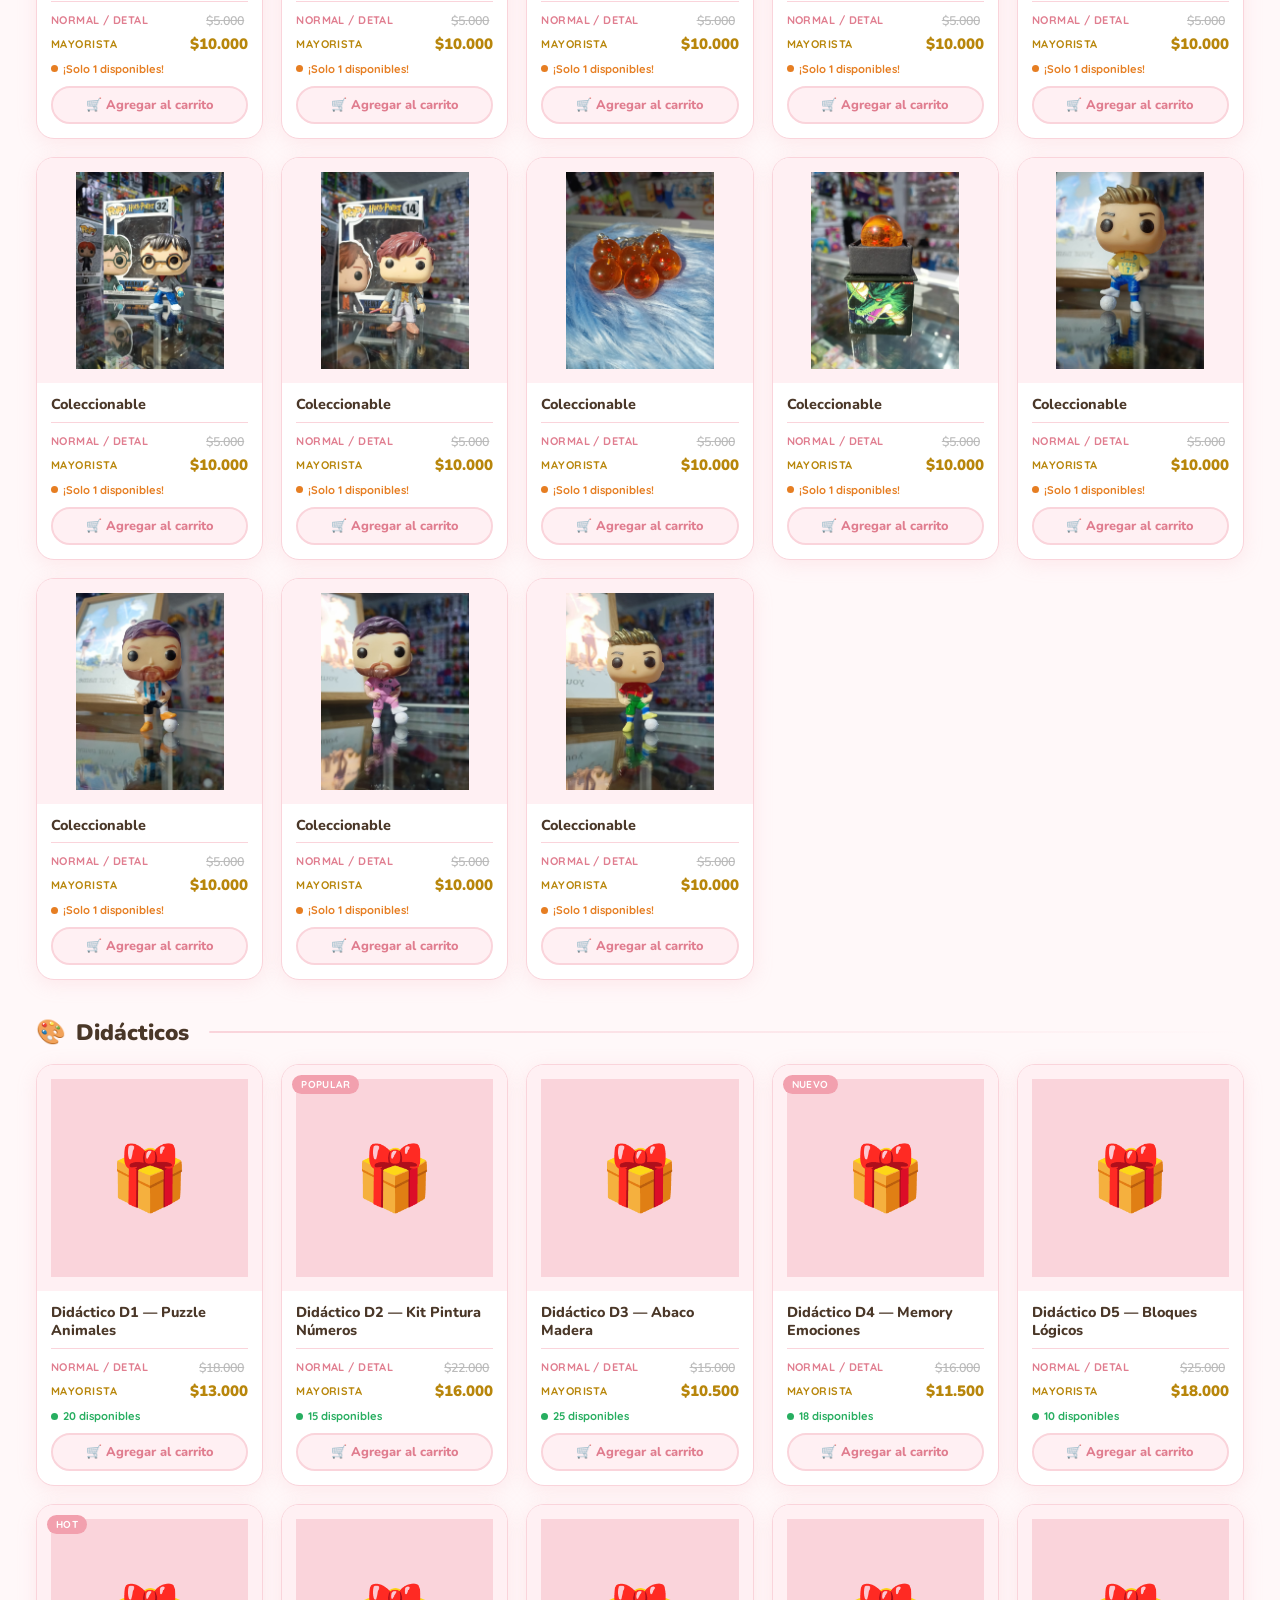
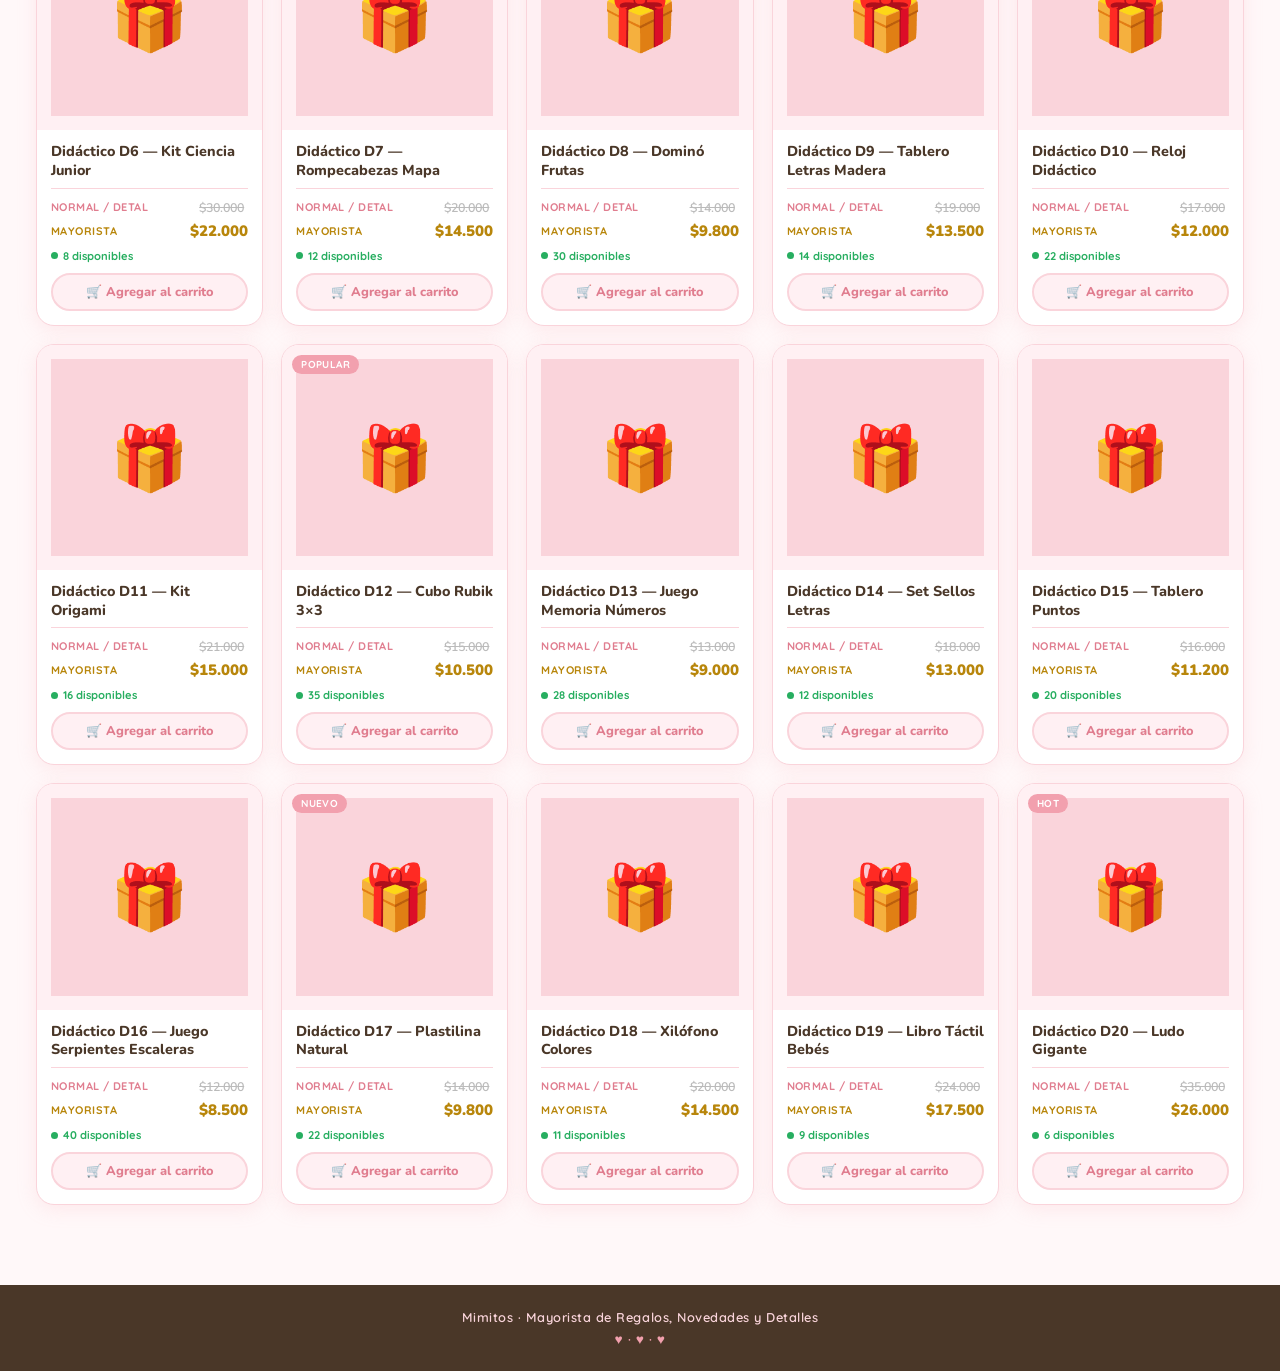
==== commit ca701cb5: "tanda de imagenes coleccionables agregada" ====
--- a/index.html
+++ b/index.html
@@ -58,11 +58,11 @@
   <div class="category-scroll" id="category-scroll" aria-label="Categorías de productos">
     <div class="category-item"><button class="category-pill fallback active" type="button" aria-label="Ver todos los productos" title="Todo" onclick="filterCategory('all', this)"><span class="category-pill-label">Todo</span></button><span class="category-name">Todo</span></div>
     <div class="category-item"><button class="category-pill" type="button" aria-label="Ver llaveros" title="Llaveros" onclick="filterCategory('llaveros', this)">
-      <img src="img/llaveros/llavero.png" data-fallback="img/llaveros/default.png" alt="" onerror="categoryImageFailed(this)"/><span class="category-pill-label">Llaveros</span>
+      <img src="img/llaveros/0 default.png" data-fallback="img/llaveros/default.png" alt="" onerror="categoryImageFailed(this)"/><span class="category-pill-label">Llaveros</span>
     </button><span class="category-name">Llaveros</span></div>
-    <div class="category-item"><button class="category-pill" type="button" aria-label="Ver bisutería" title="Bisutería" onclick="filterCategory('bisuteria', this)">
-      <img src="img/bisuteria/bisuteria.png" data-fallback="img/bisuteria/default.png" alt="" onerror="categoryImageFailed(this)"/><span class="category-pill-label">Bisutería</span>
-    </button><span class="category-name">Bisutería</span></div>
+    <div class="category-item"><button class="category-pill" type="button" aria-label="Ver coleccionables" title="Coleccionables" onclick="filterCategory('coleccionables', this)">
+      <img src="img/coleccionables/0 default.png" data-fallback="img/coleccionables/0 default.png" alt="" onerror="categoryImageFailed(this)"/><span class="category-pill-label">coleccionables</span>
+    </button><span class="category-name">Coleccionables</span></div>
     <div class="category-item"><button class="category-pill" type="button" aria-label="Ver didácticos" title="Didácticos" onclick="filterCategory('didacticos', this)">
       <img src="img/didacticos/didactico.png" data-fallback="img/didacticos/default.png" alt="" onerror="categoryImageFailed(this)"/><span class="category-pill-label">Didácticos</span>
     </button><span class="category-name">Didácticos</span></div>
@@ -90,9 +90,9 @@
     <div class="grid" id="grid-llaveros"></div>
   </div>
 
-  <div class="category-section" data-cat="bisuteria">
-    <h2 class="section-title" id="bisuteria"><span class="icon">💎</span> Bisutería</h2>
-    <div class="grid" id="grid-bisuteria"></div>
+  <div class="category-section" data-cat="coleccionables">
+    <h2 class="section-title" id="coleccionables"><span class="icon">💎</span> Coleccionables</h2>
+    <div class="grid" id="grid-coleccionables"></div>
   </div>
 
   <div class="category-section" data-cat="didacticos">
--- a/css/styles.css
+++ b/css/styles.css
@@ -175,7 +175,7 @@
 /* ── CATEGORÍAS ──────────────────────────────── */
 .category-bar { display:grid; grid-template-columns:0 minmax(0, 1fr) 0; align-items:center; gap:8px; padding:24px 40px 0; }
 .category-bar.has-overflow { grid-template-columns:38px minmax(0, 1fr) 38px; }
-.category-scroll { display:flex; justify-content:center; gap:12px; overflow-x:auto; scroll-behavior:smooth; scrollbar-width:none; padding:3px; }
+.category-scroll { display:flex; justify-content:center; gap:12px; overflow-x:auto; scroll-behavior:smooth; scrollbar-width:none; padding: 5px;}
 .category-scroll { grid-column:2; }
 .category-scroll-control.previous { grid-column:1; }
 .category-scroll-control.next { grid-column:3; }
@@ -186,7 +186,7 @@
 .category-pill img { width:100%; height:100%; object-fit:cover; display:block; }
 .category-pill::after { content:''; position:absolute; inset:0; background:linear-gradient(180deg, transparent 55%, rgba(74,55,40,.18)); pointer-events:none; }
 .category-pill:hover, .category-pill.active { transform:translateY(-3px); border-color:var(--pink-dark); box-shadow:0 5px 15px rgba(242,160,174,.5); }
-.category-pill.fallback { display:grid; place-items:center; padding:10px; background:var(--pink); color:var(--white); font-family:'Nunito',sans-serif; font-size:.75rem; font-weight:900; text-align:center; line-height:1.1; }
+.category-pill.fallback { display:grid; place-items:center; background:var(--pink); color:var(--white); font-family:'Nunito',sans-serif; font-size:.75rem; font-weight:900; text-align:center; line-height:1.1; }
 .category-pill.fallback::after { display:none; }
 .category-pill-label { display:none; }
 .category-pill.fallback .category-pill-label { display:block; }
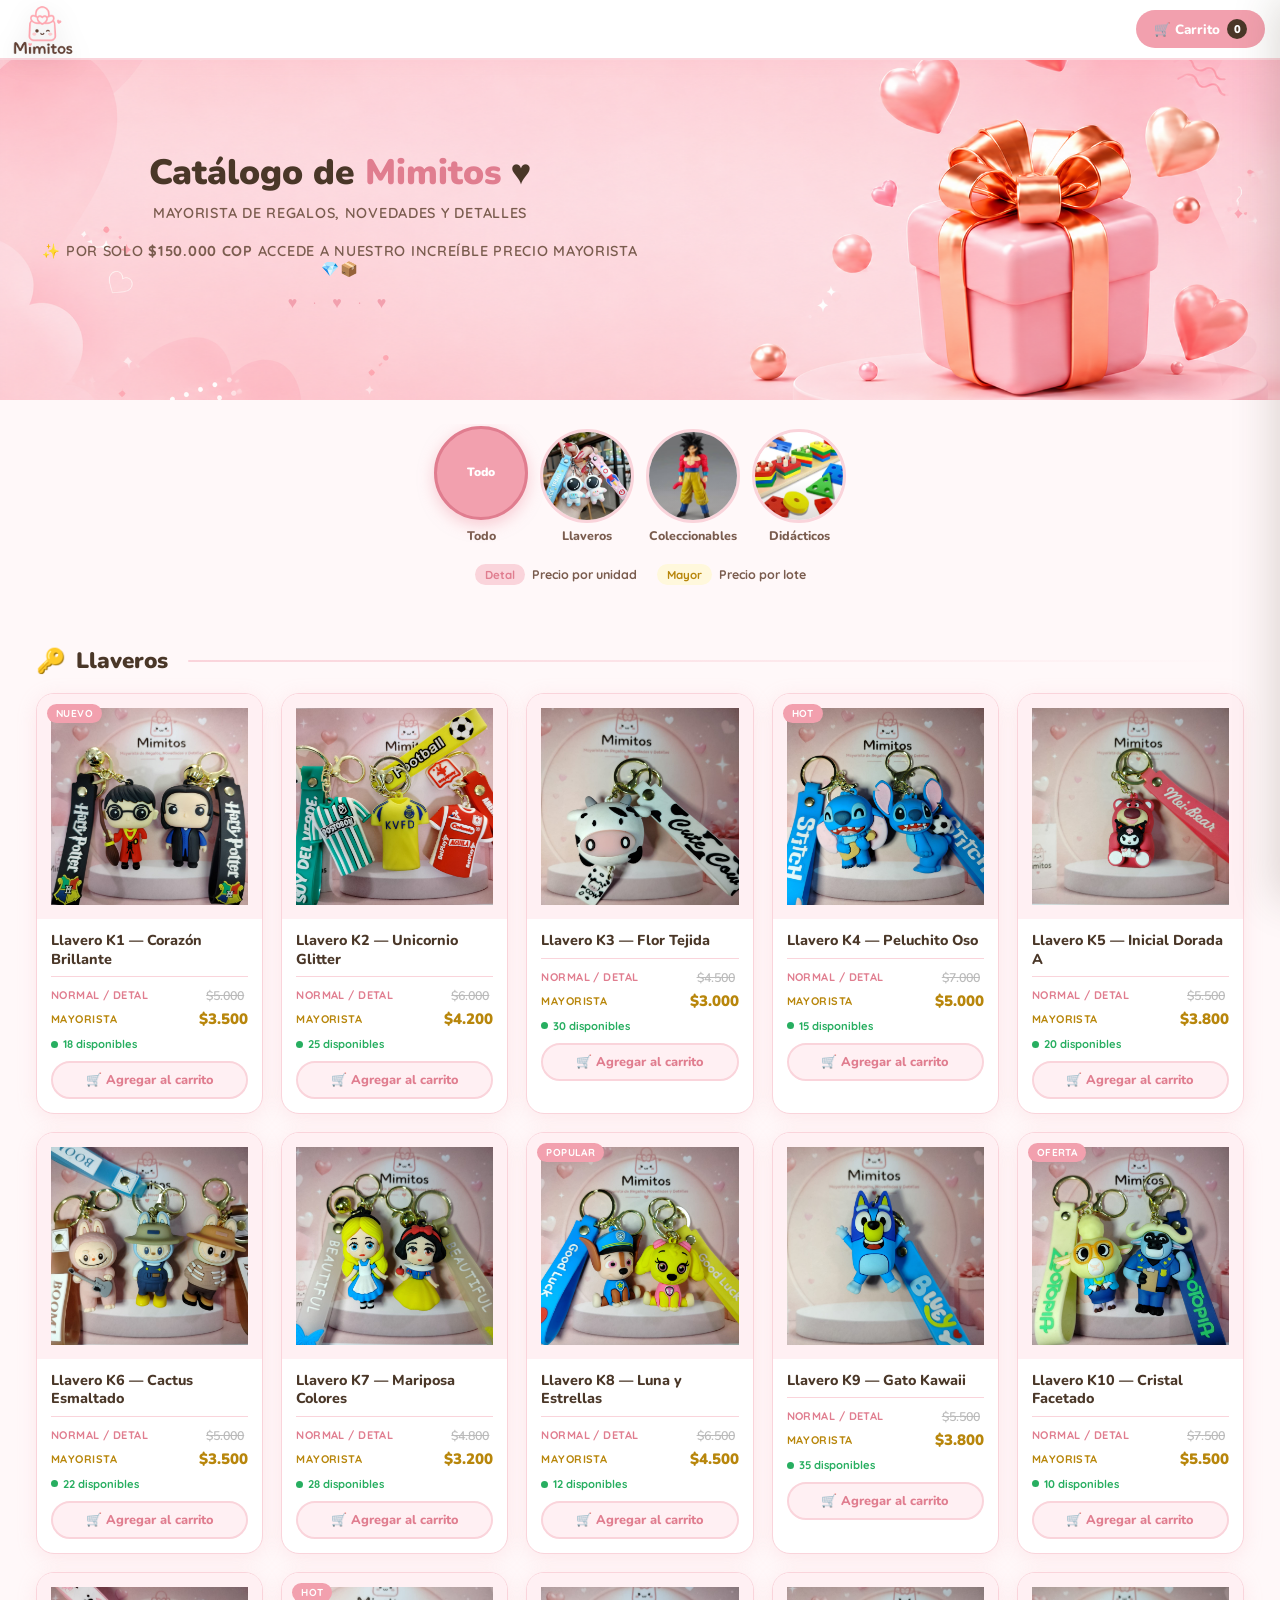
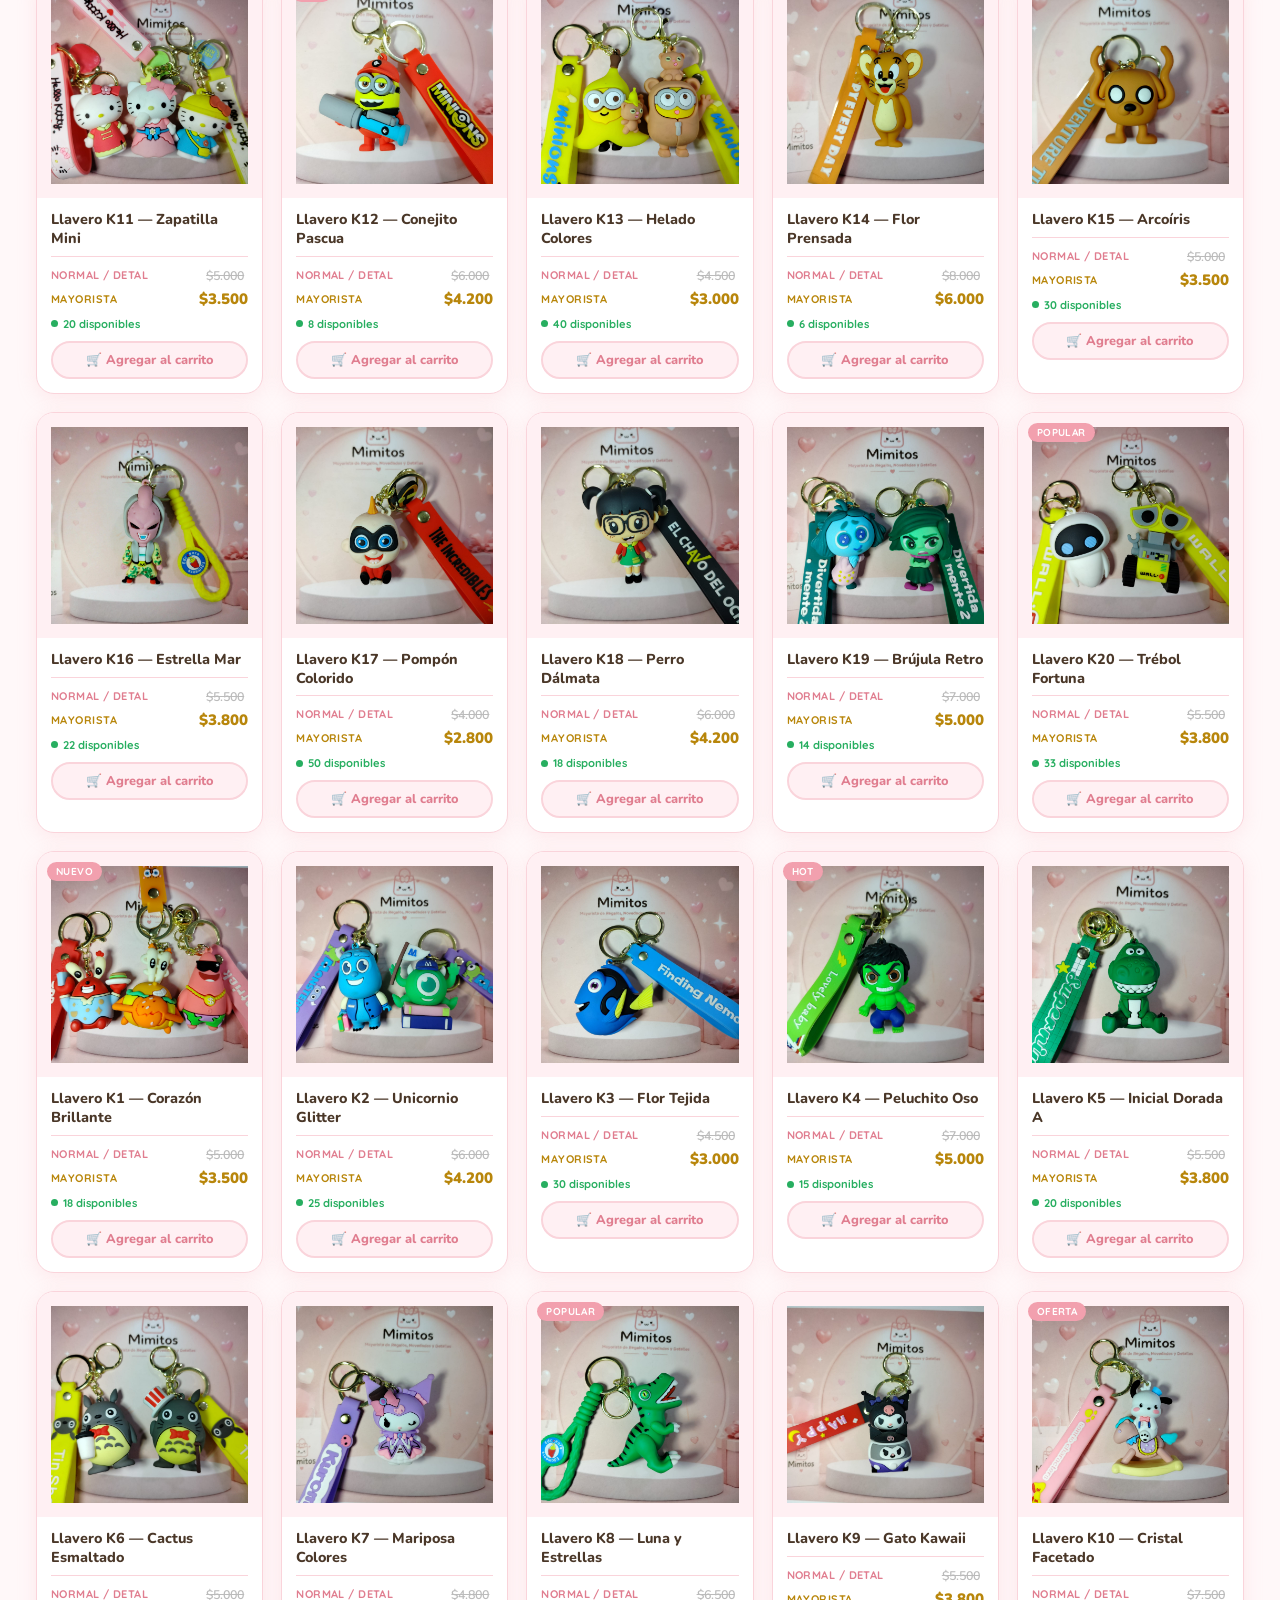
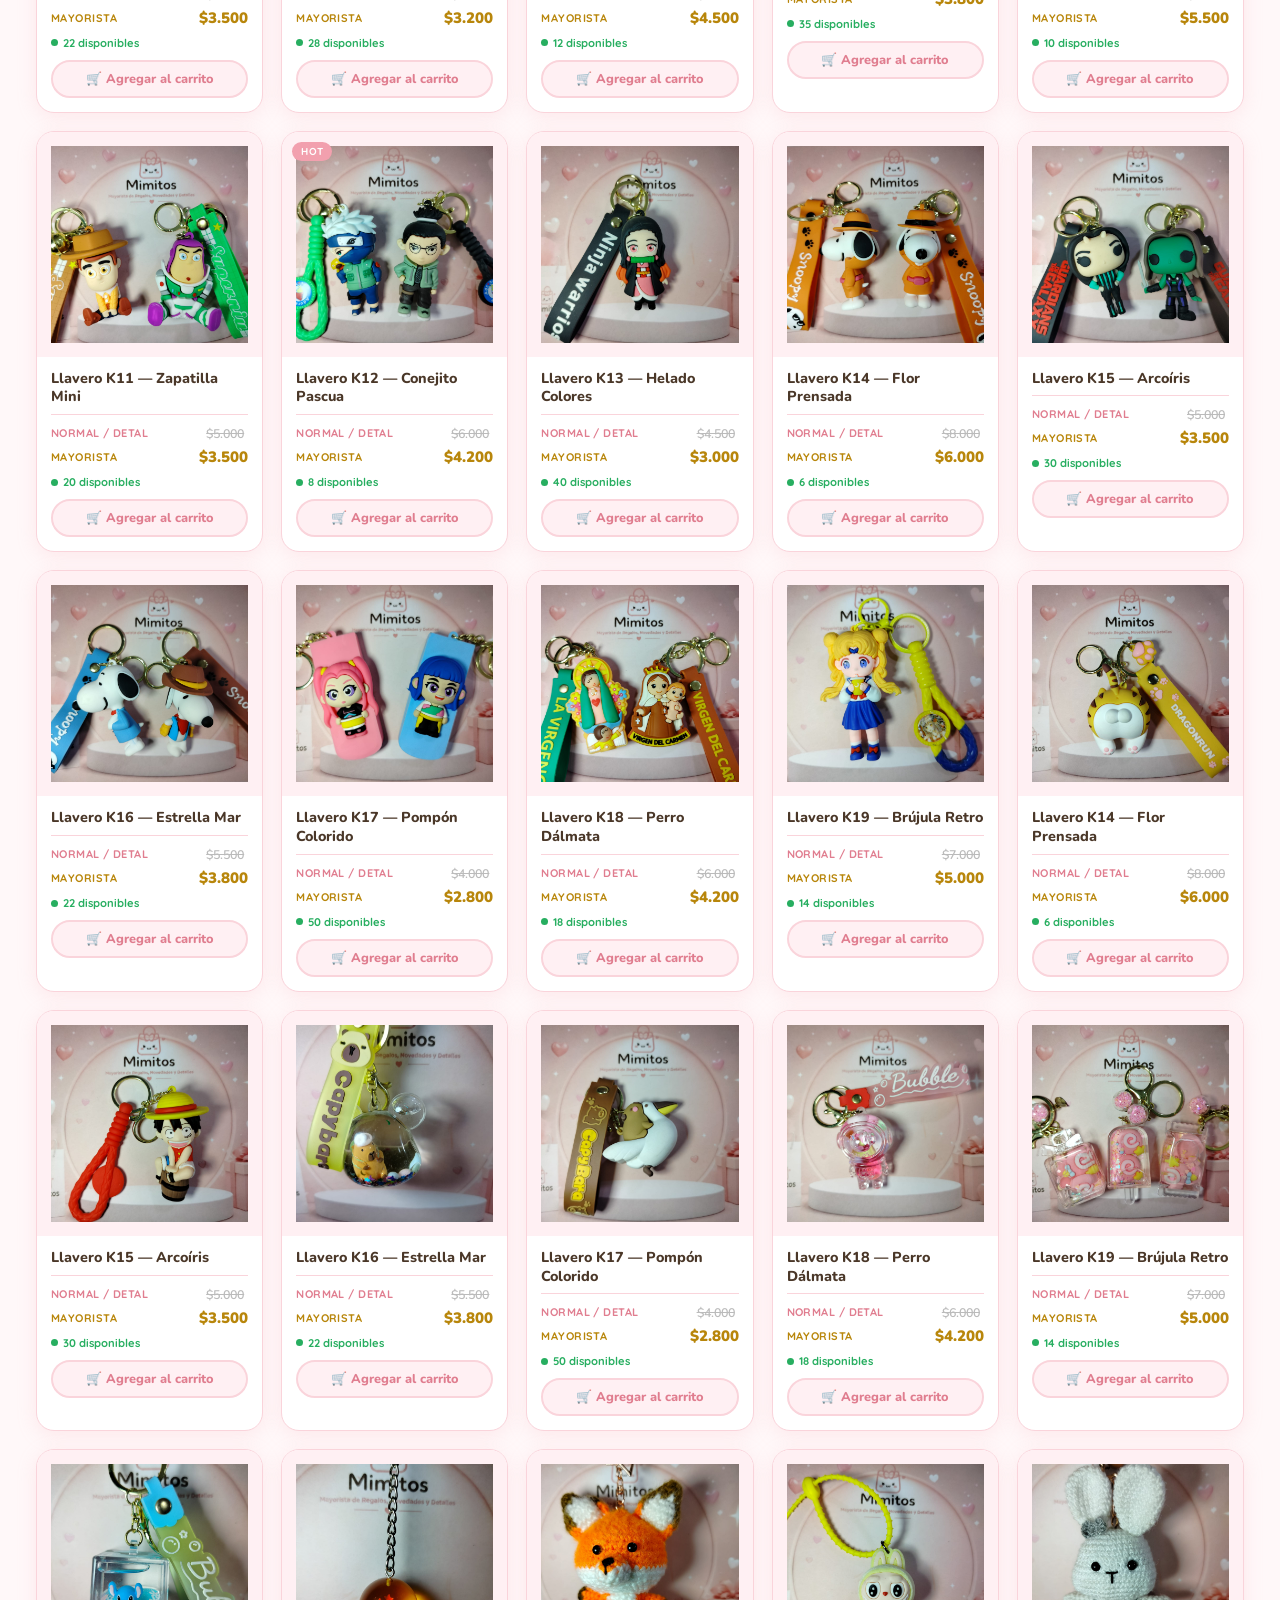
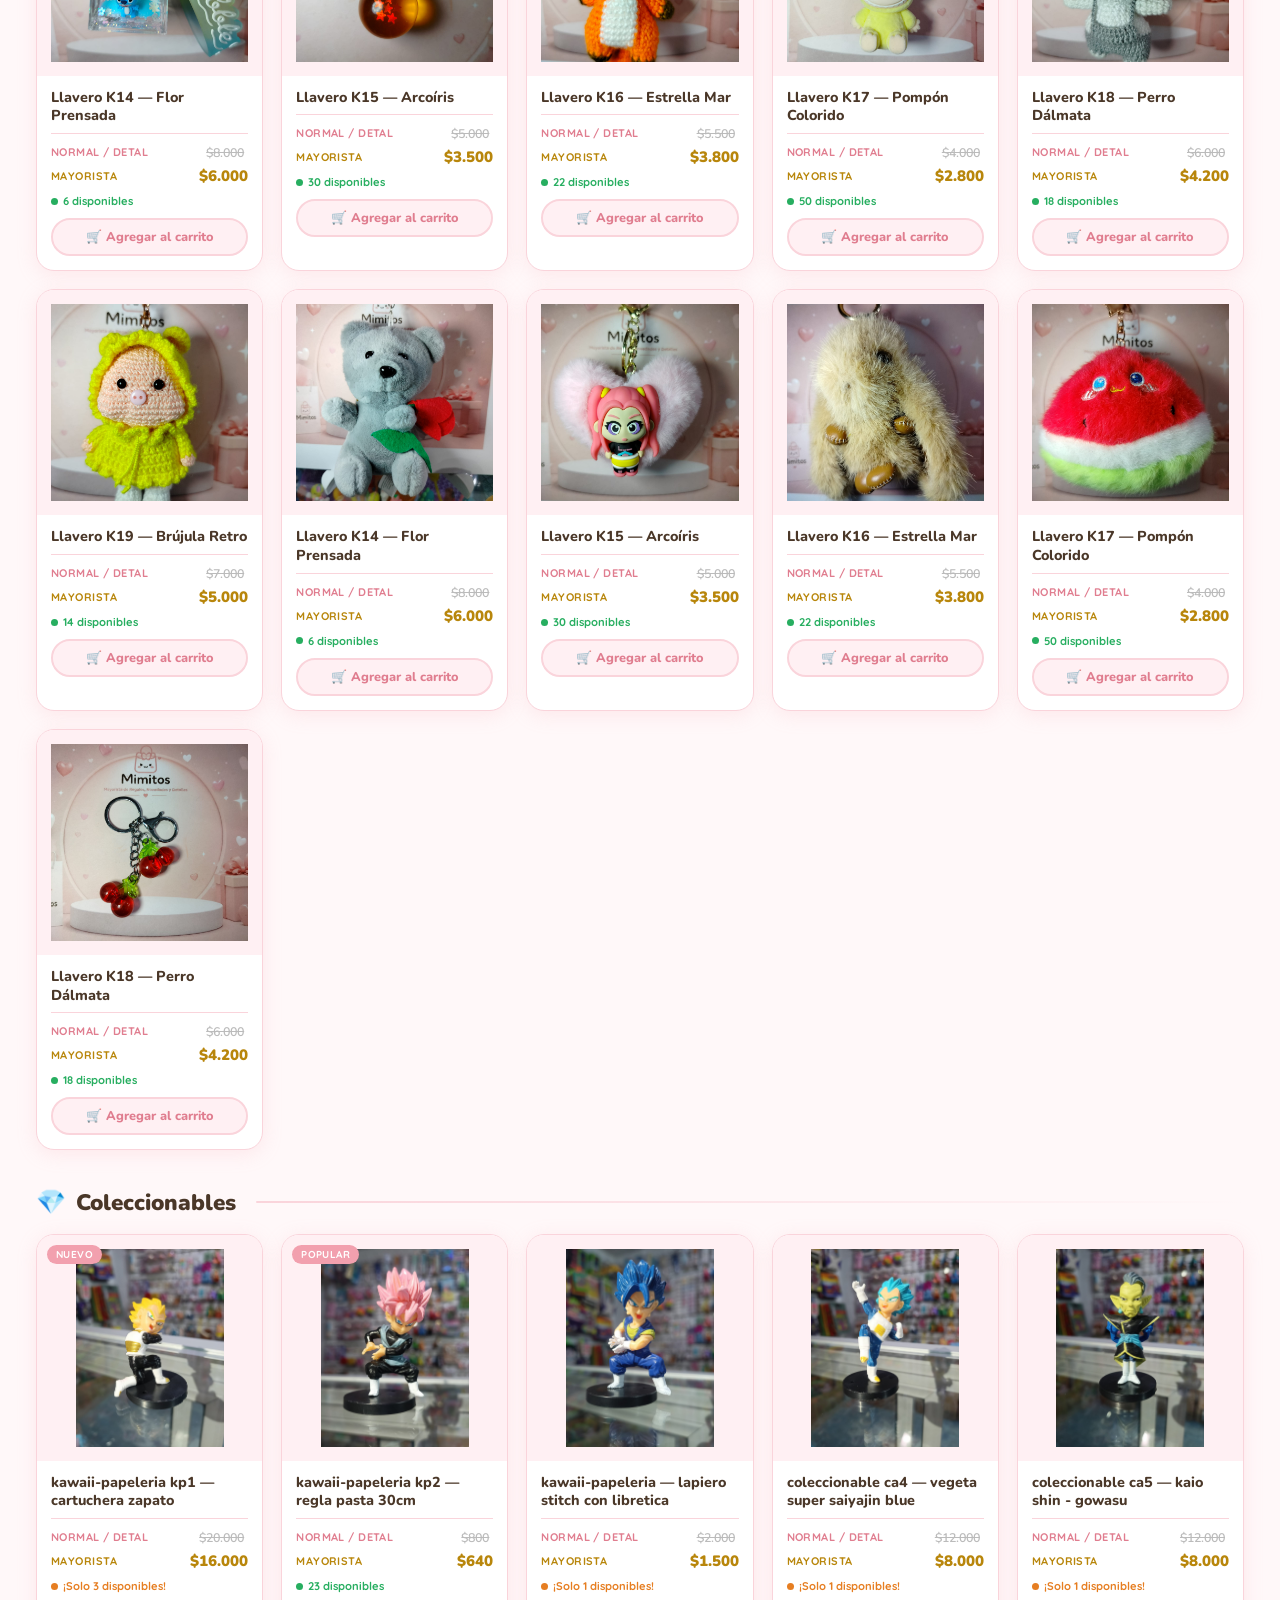
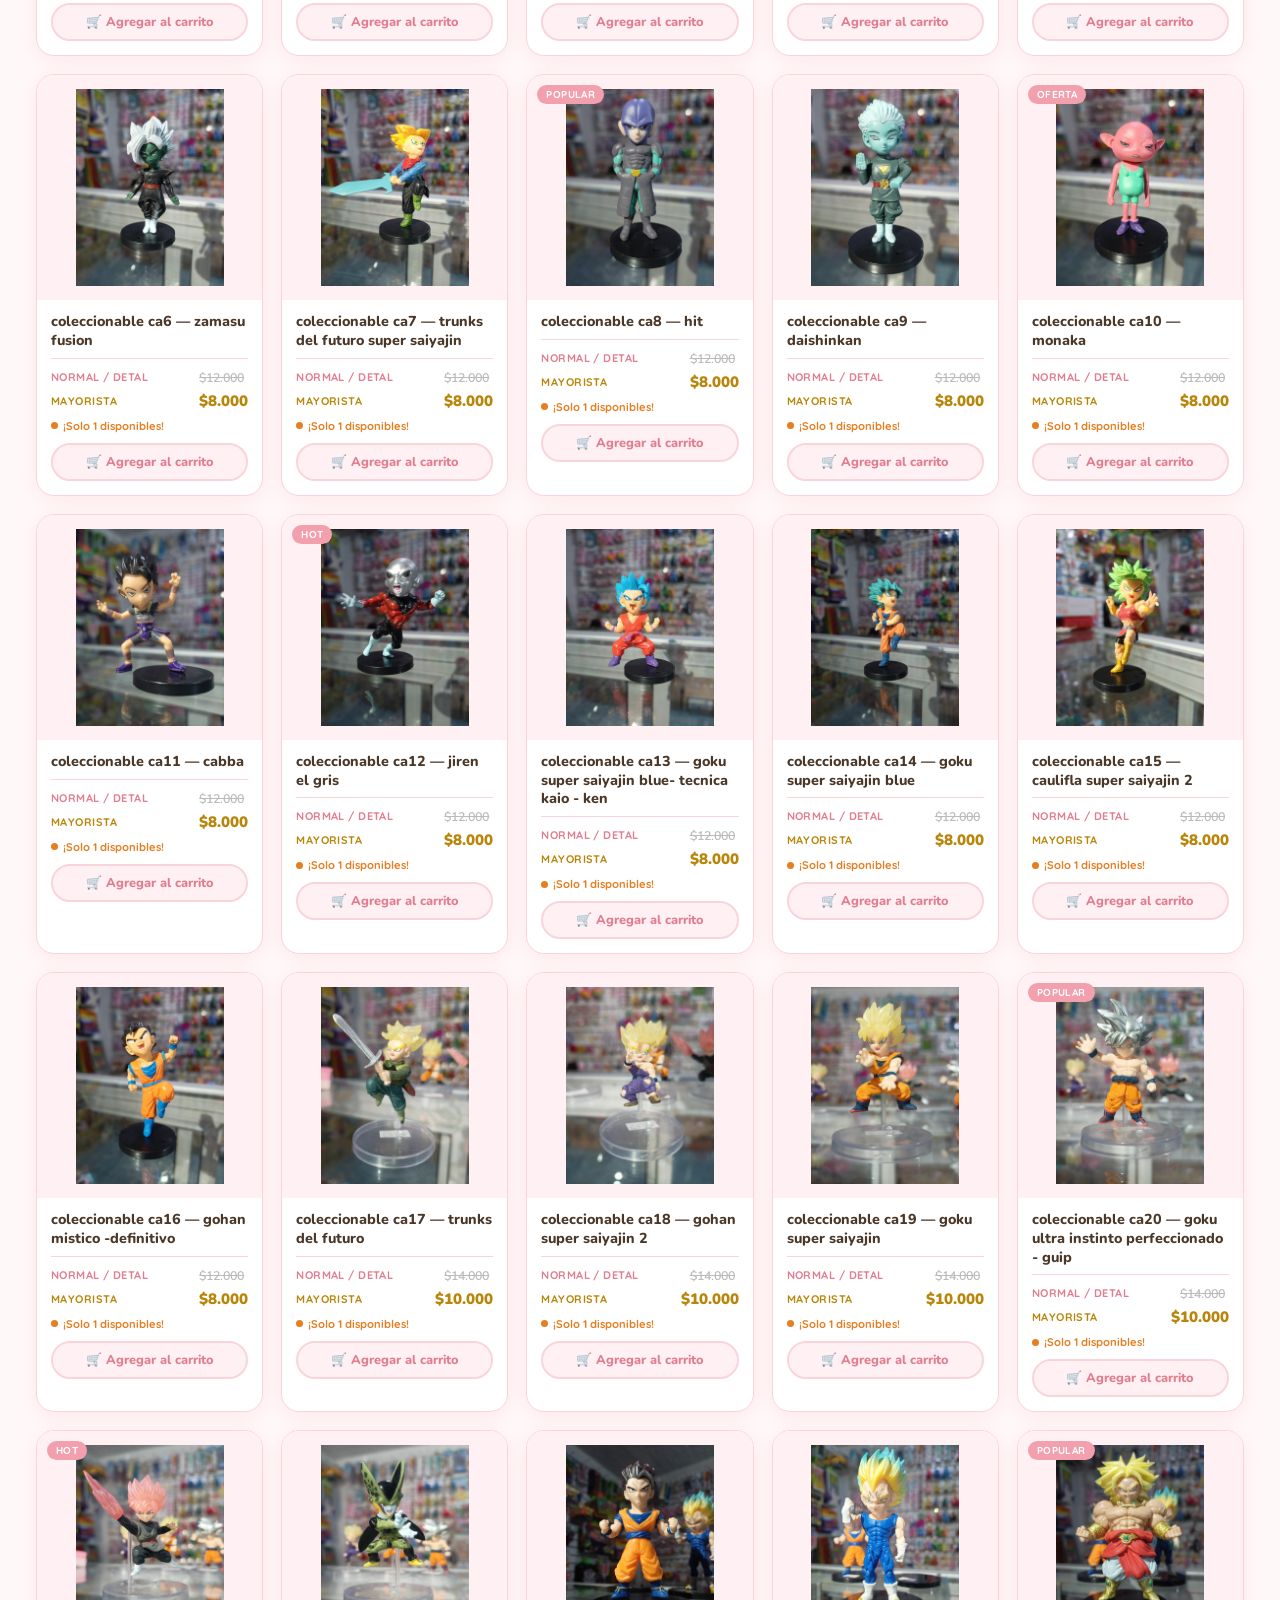
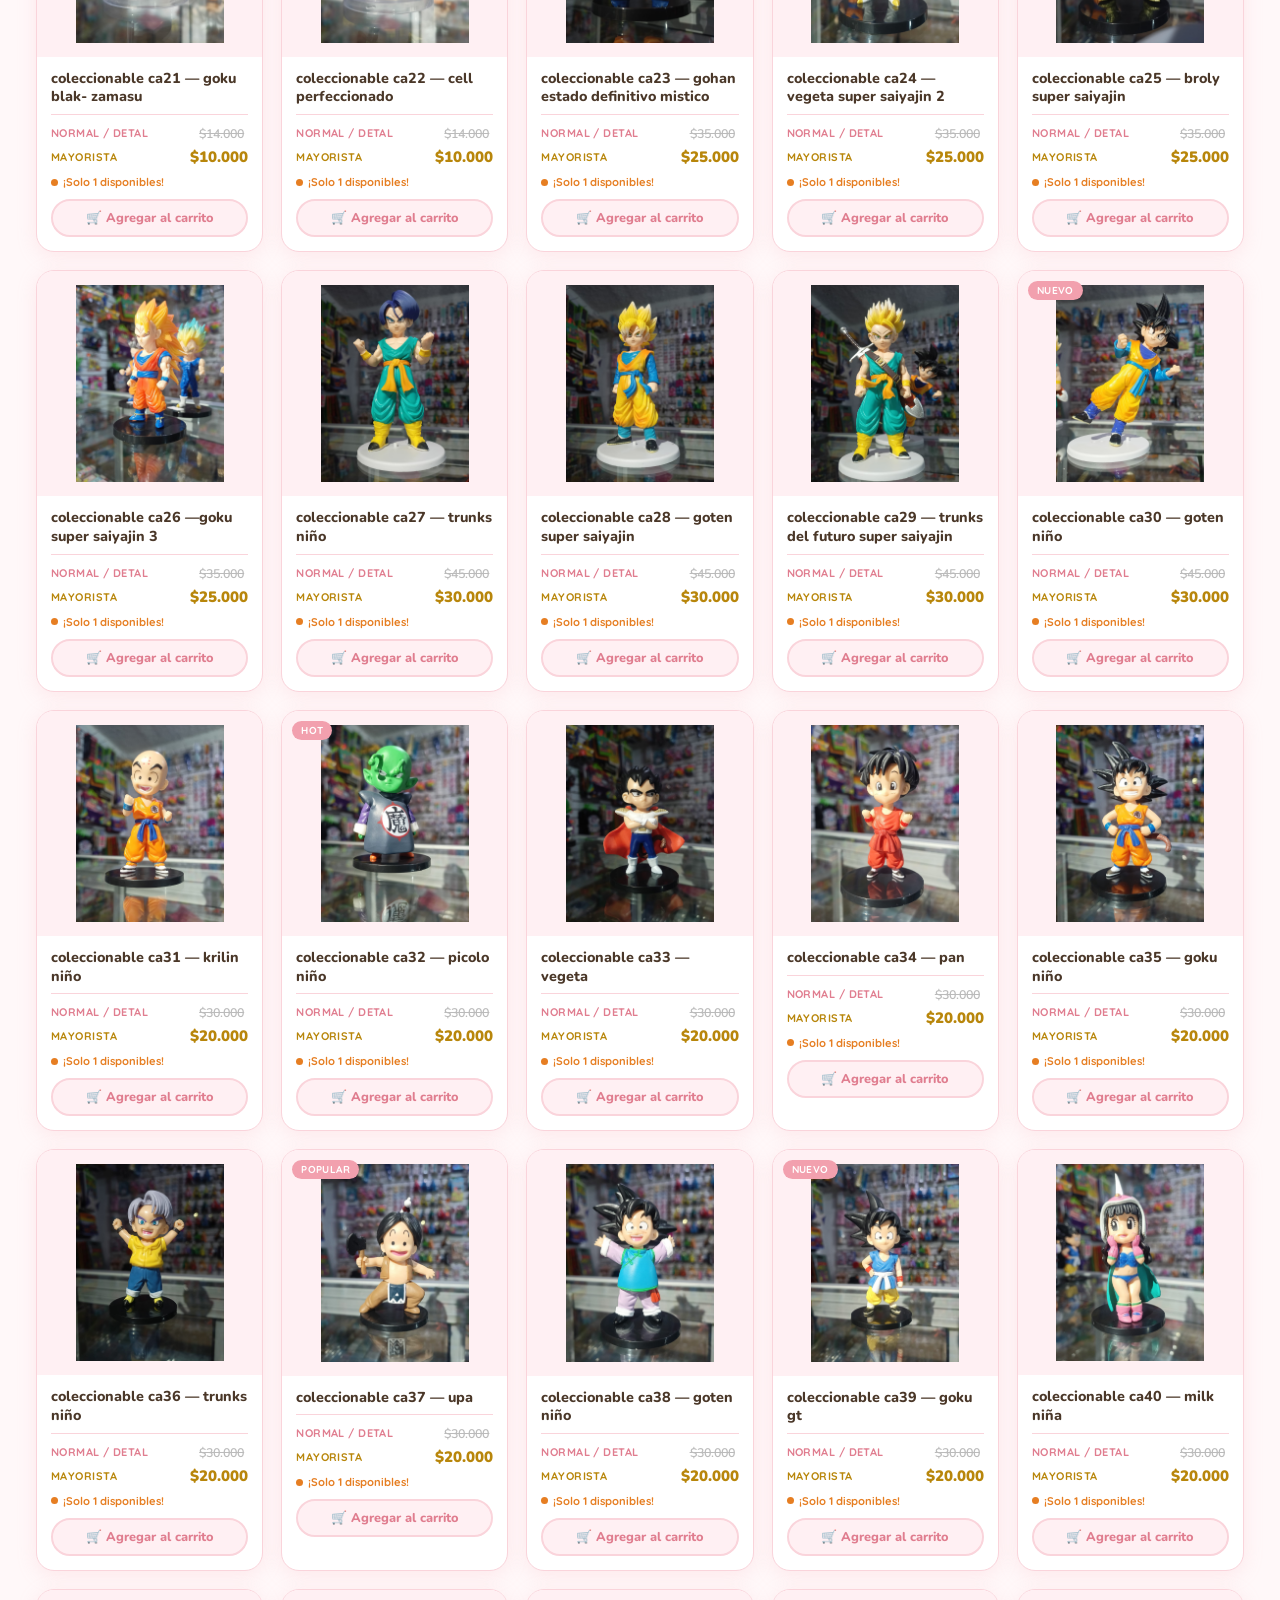
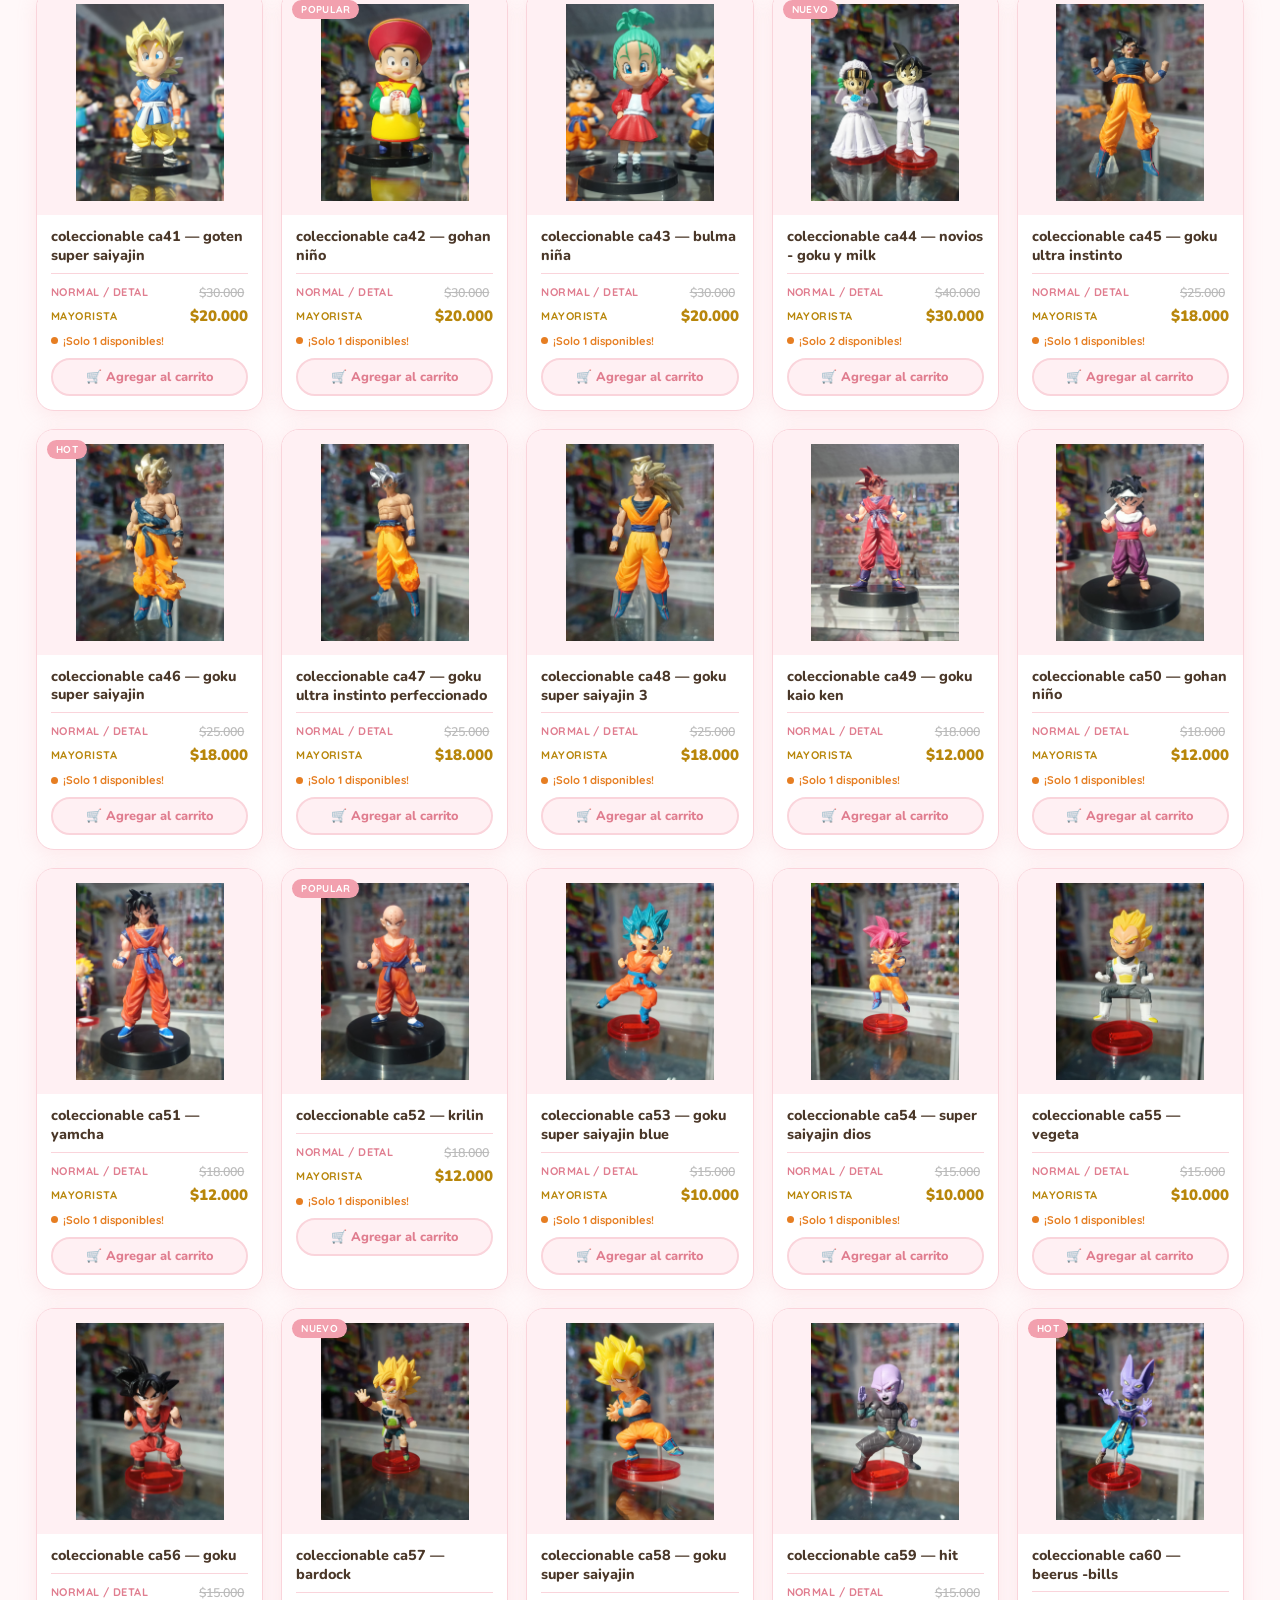
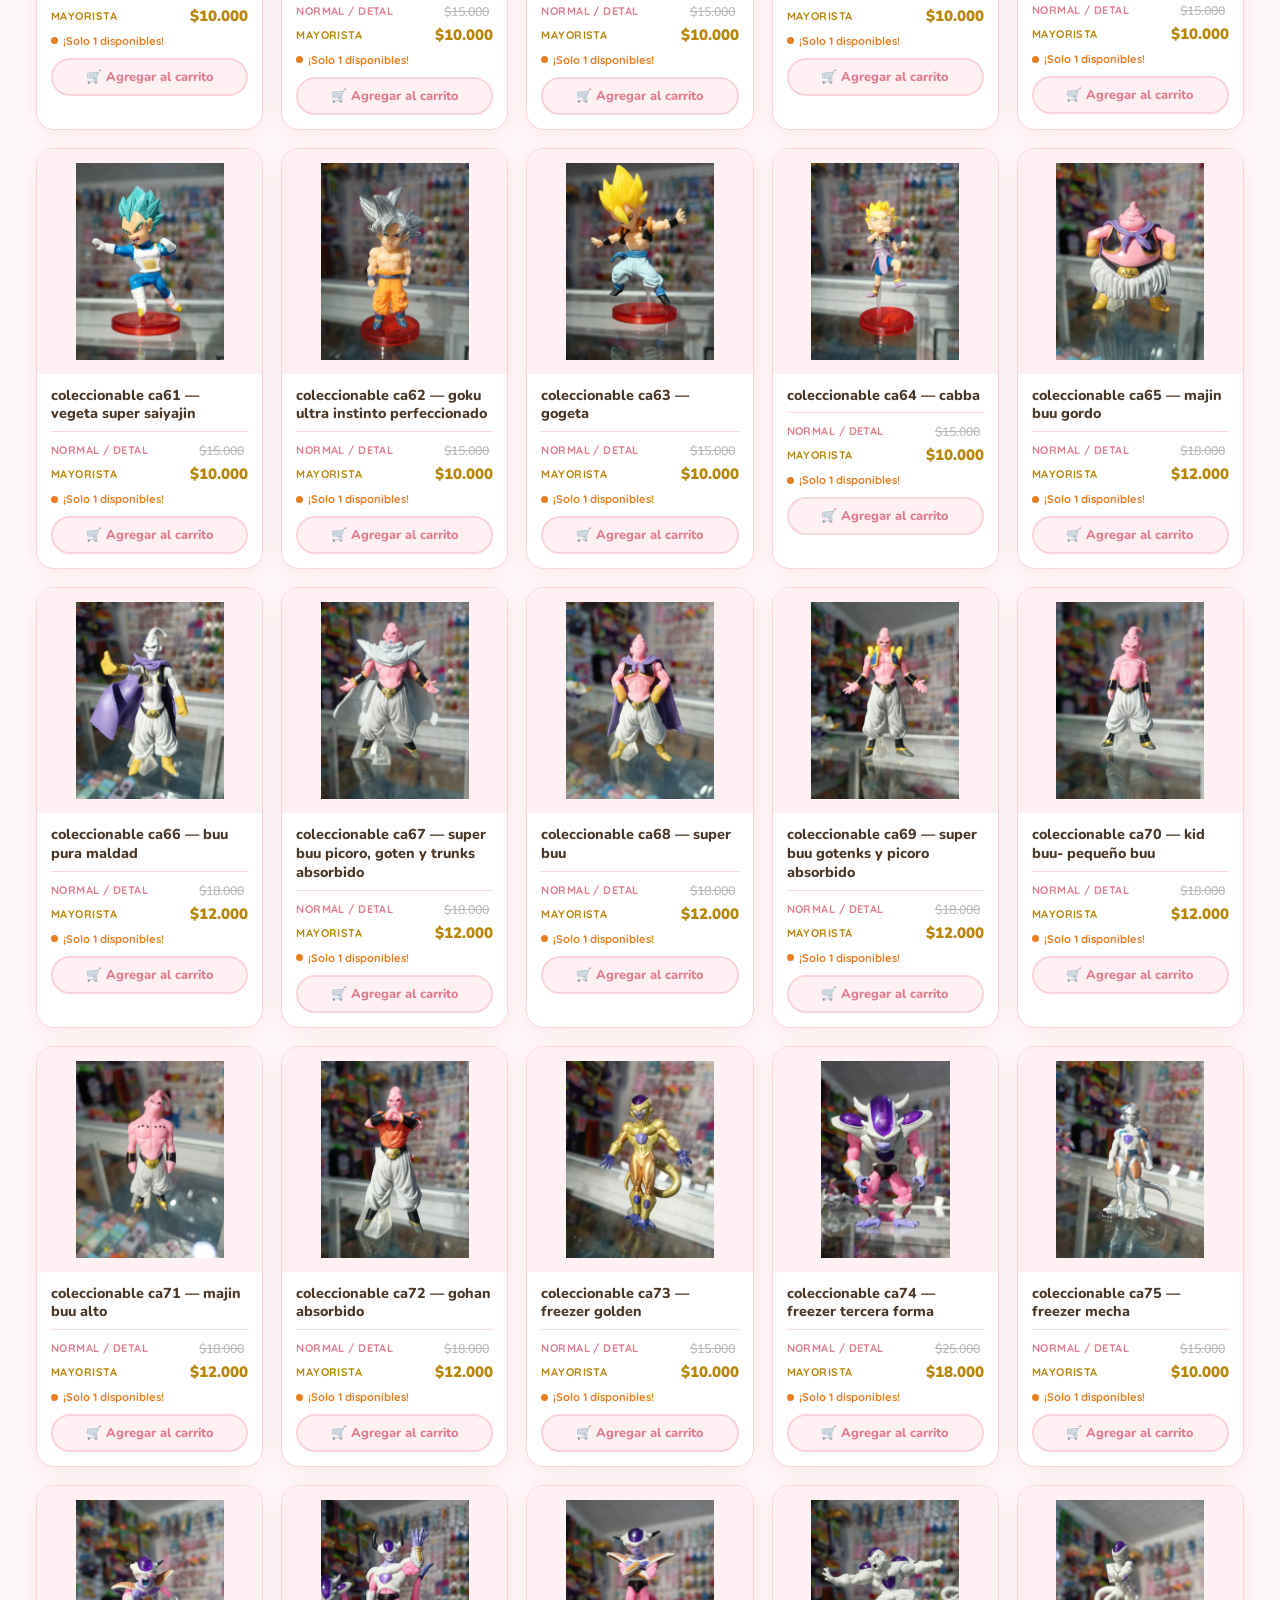
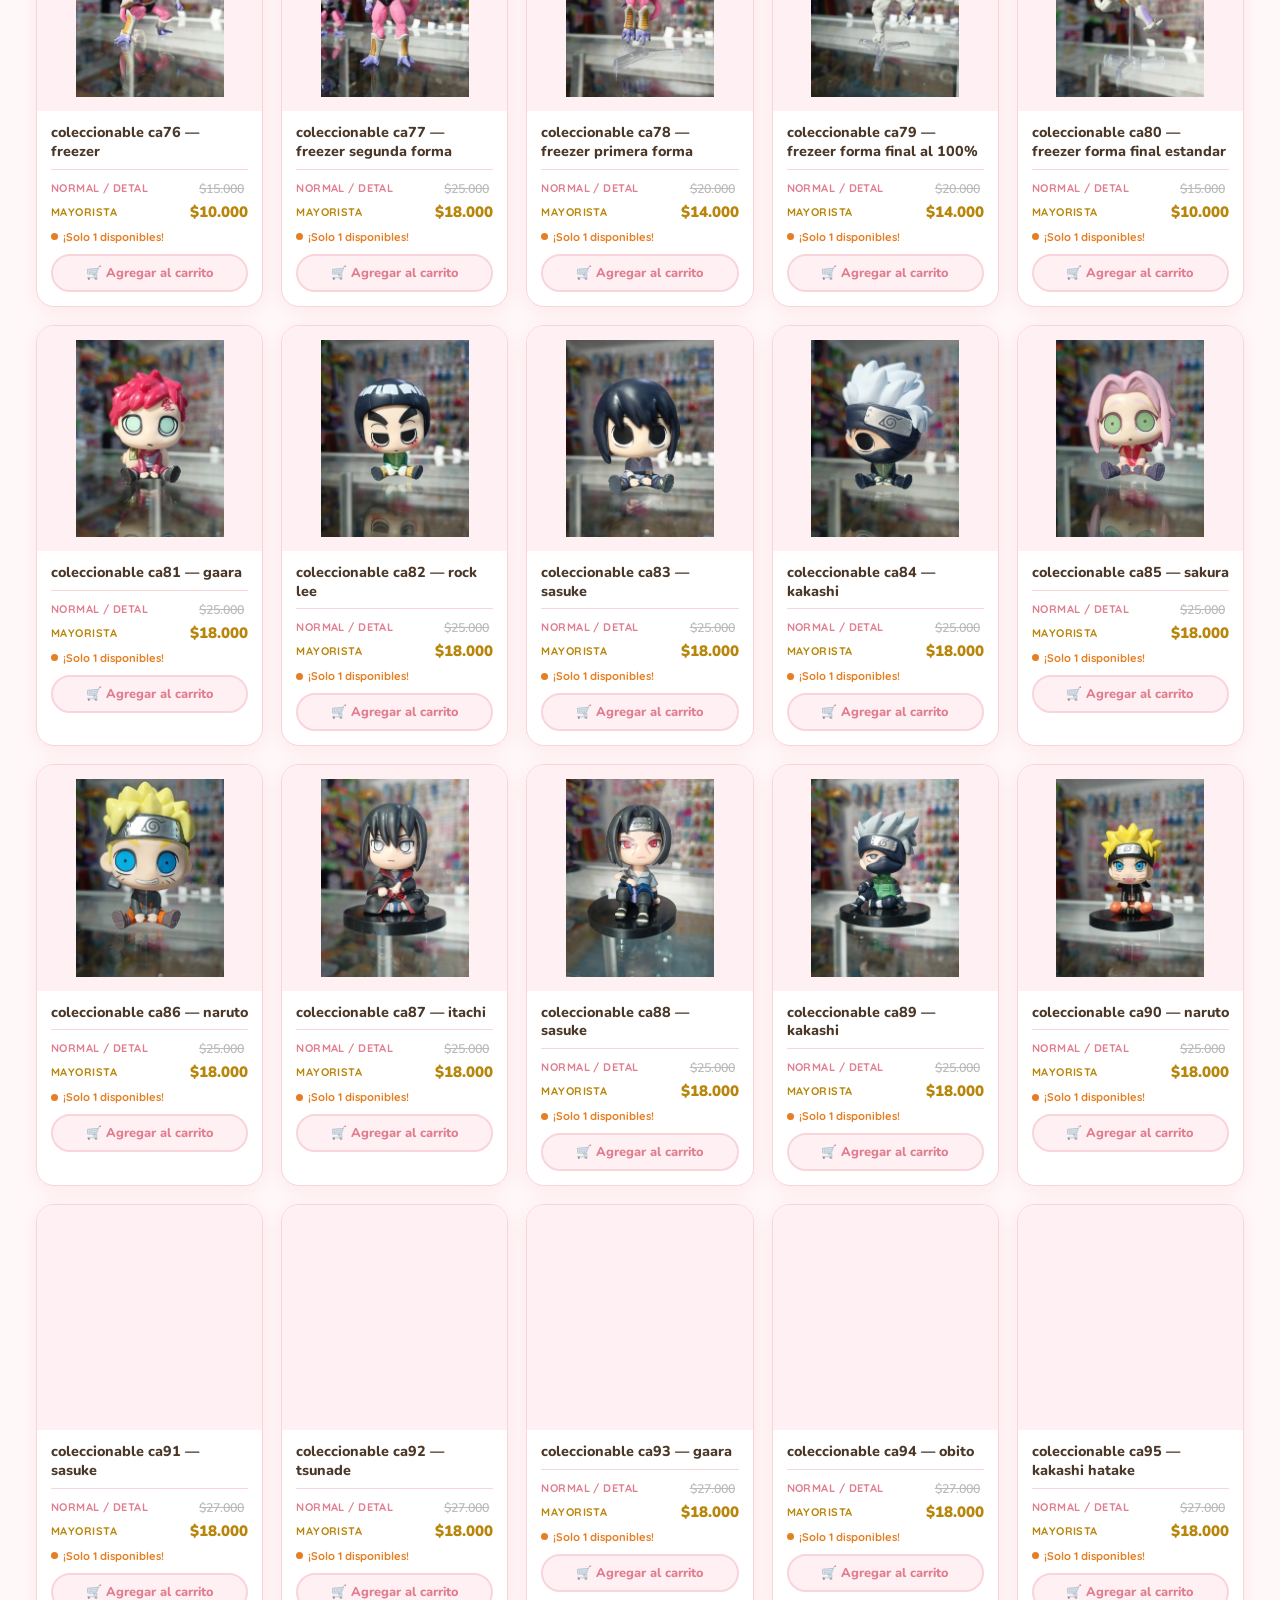
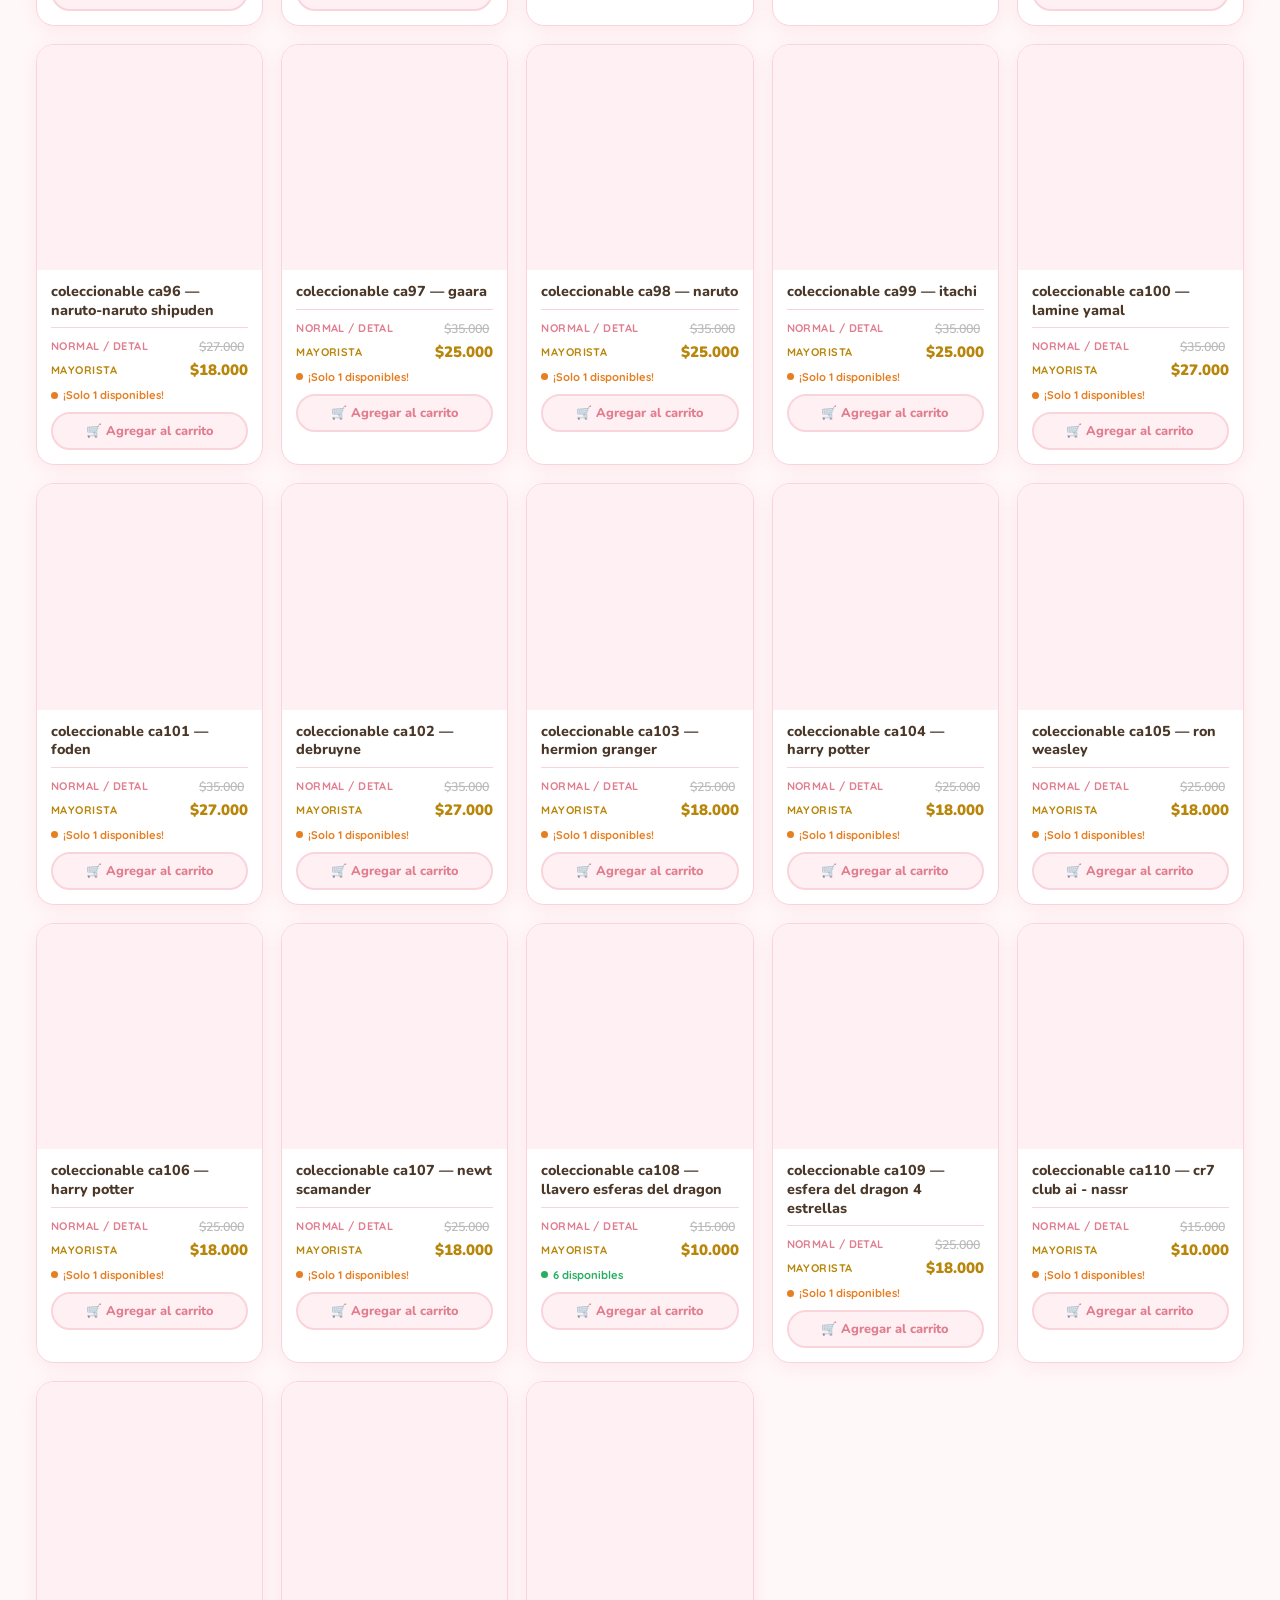
==== commit e69a65f2: "imagenes de llaveros y didacticos agregadas" ====
--- a/index.html
+++ b/index.html
@@ -64,7 +64,7 @@
       <img src="img/coleccionables/0 default.png" data-fallback="img/coleccionables/0 default.png" alt="" onerror="categoryImageFailed(this)"/><span class="category-pill-label">coleccionables</span>
     </button><span class="category-name">Coleccionables</span></div>
     <div class="category-item"><button class="category-pill" type="button" aria-label="Ver didácticos" title="Didácticos" onclick="filterCategory('didacticos', this)">
-      <img src="img/didacticos/didactico.png" data-fallback="img/didacticos/default.png" alt="" onerror="categoryImageFailed(this)"/><span class="category-pill-label">Didácticos</span>
+      <img src="img/didacticos/0 default.png" data-fallback="img/didacticos/0 default.png" alt="" onerror="categoryImageFailed(this)"/><span class="category-pill-label">Didácticos</span>
     </button><span class="category-name">Didácticos</span></div>
   </div>
   <button class="category-scroll-control next" type="button" aria-label="Ver más categorías" onclick="scrollCategoryBar(1)">›</button>
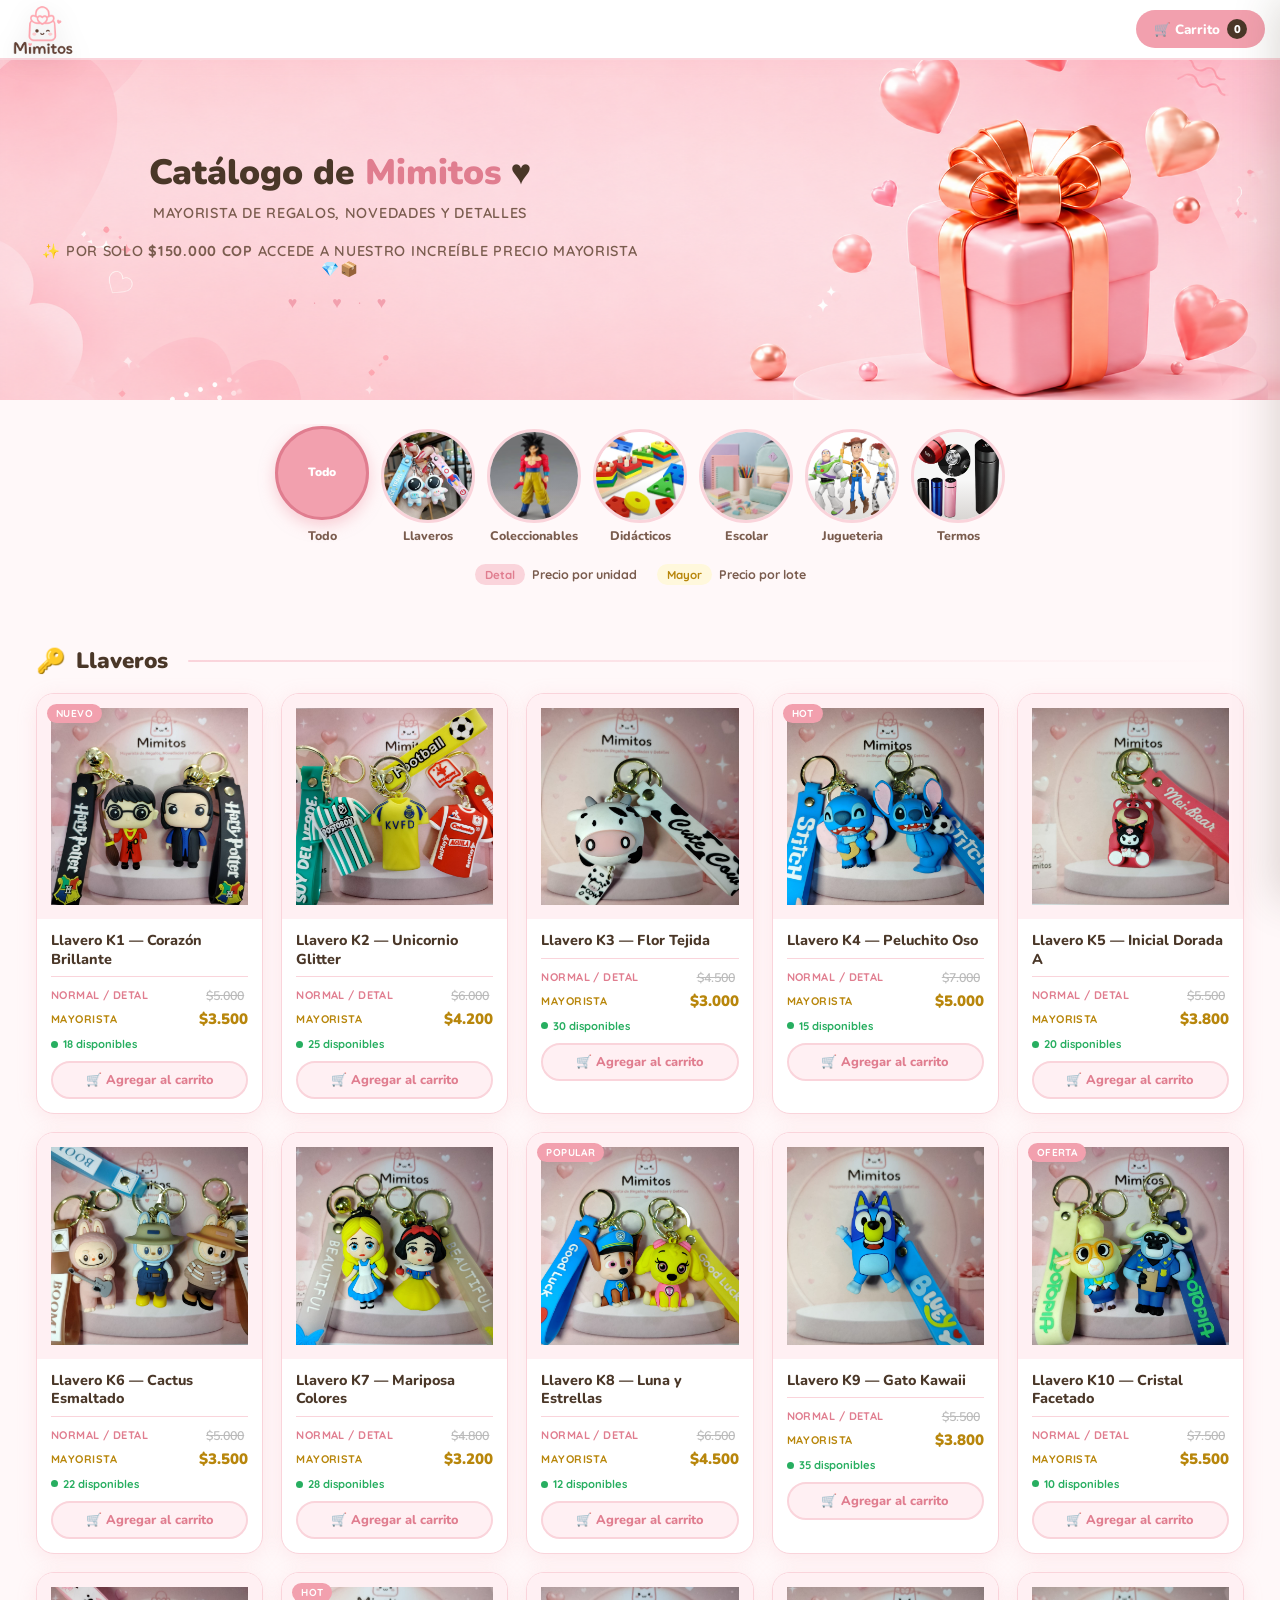
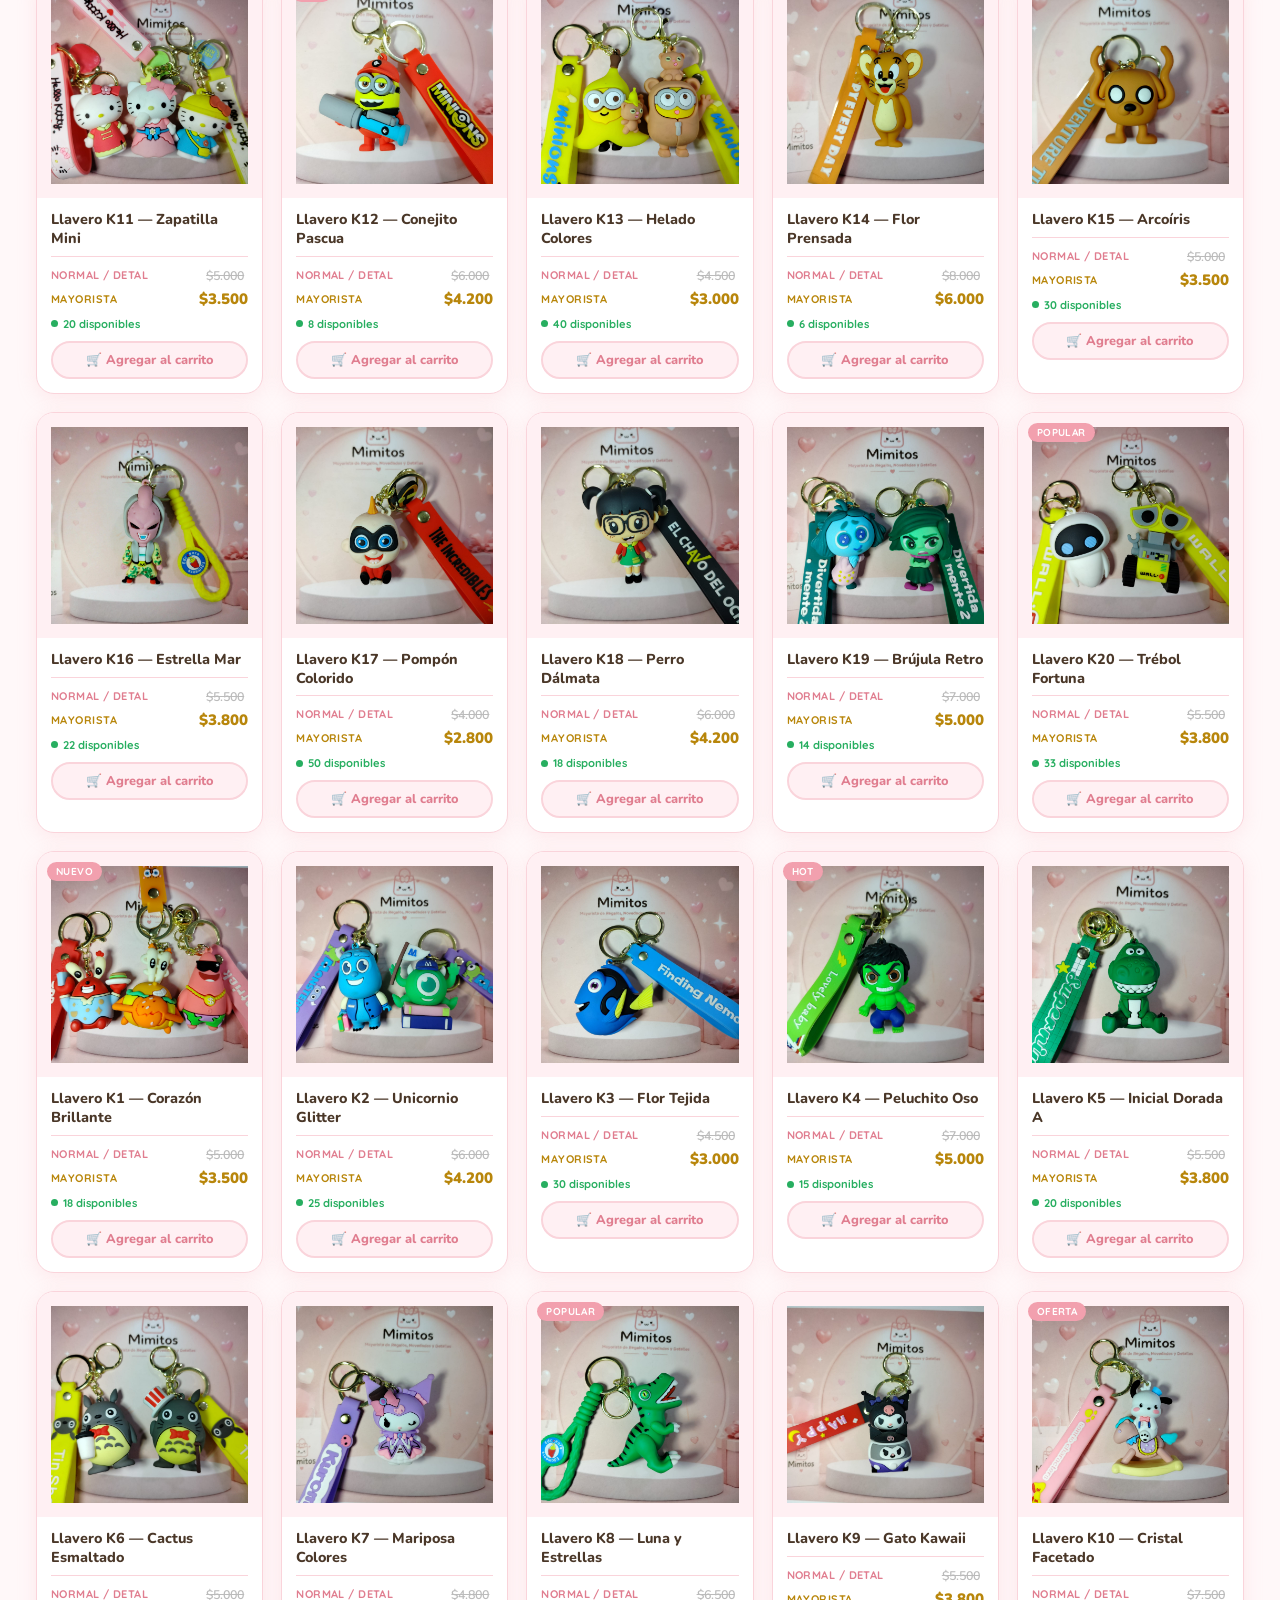
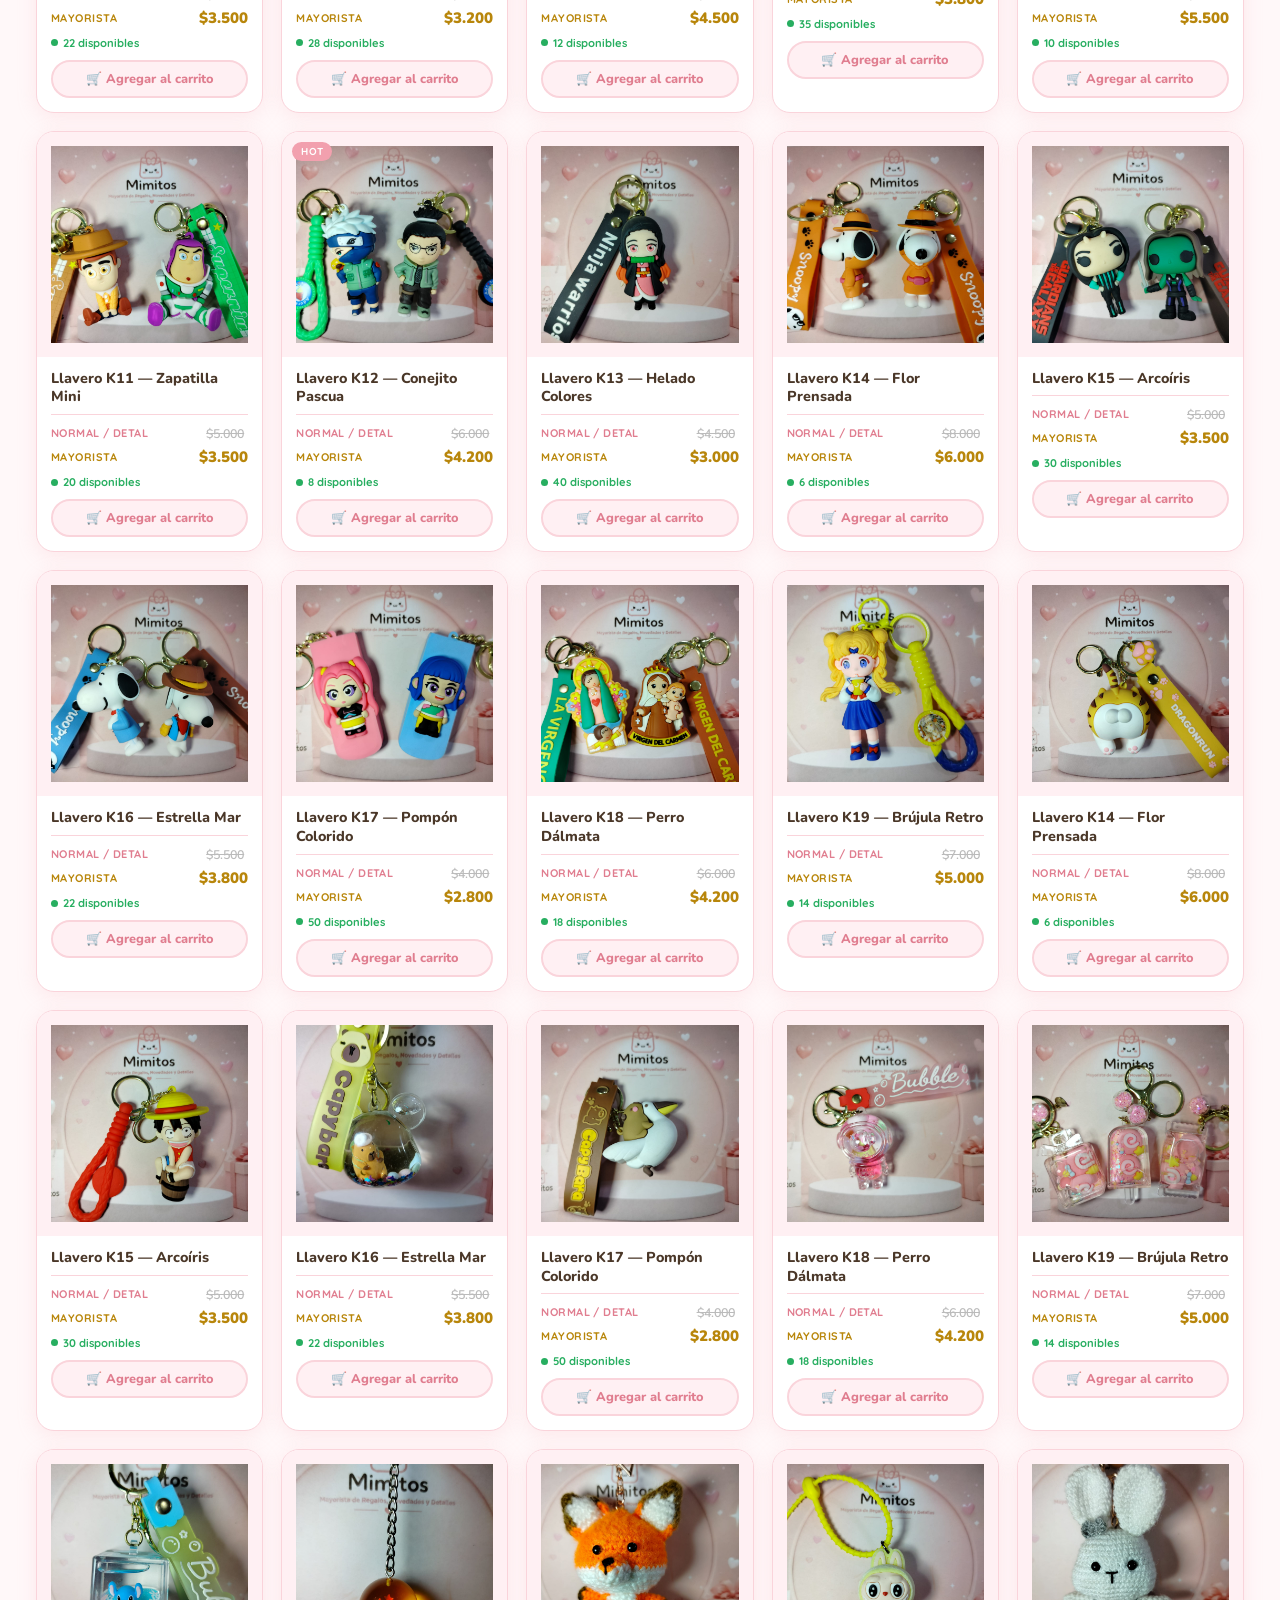
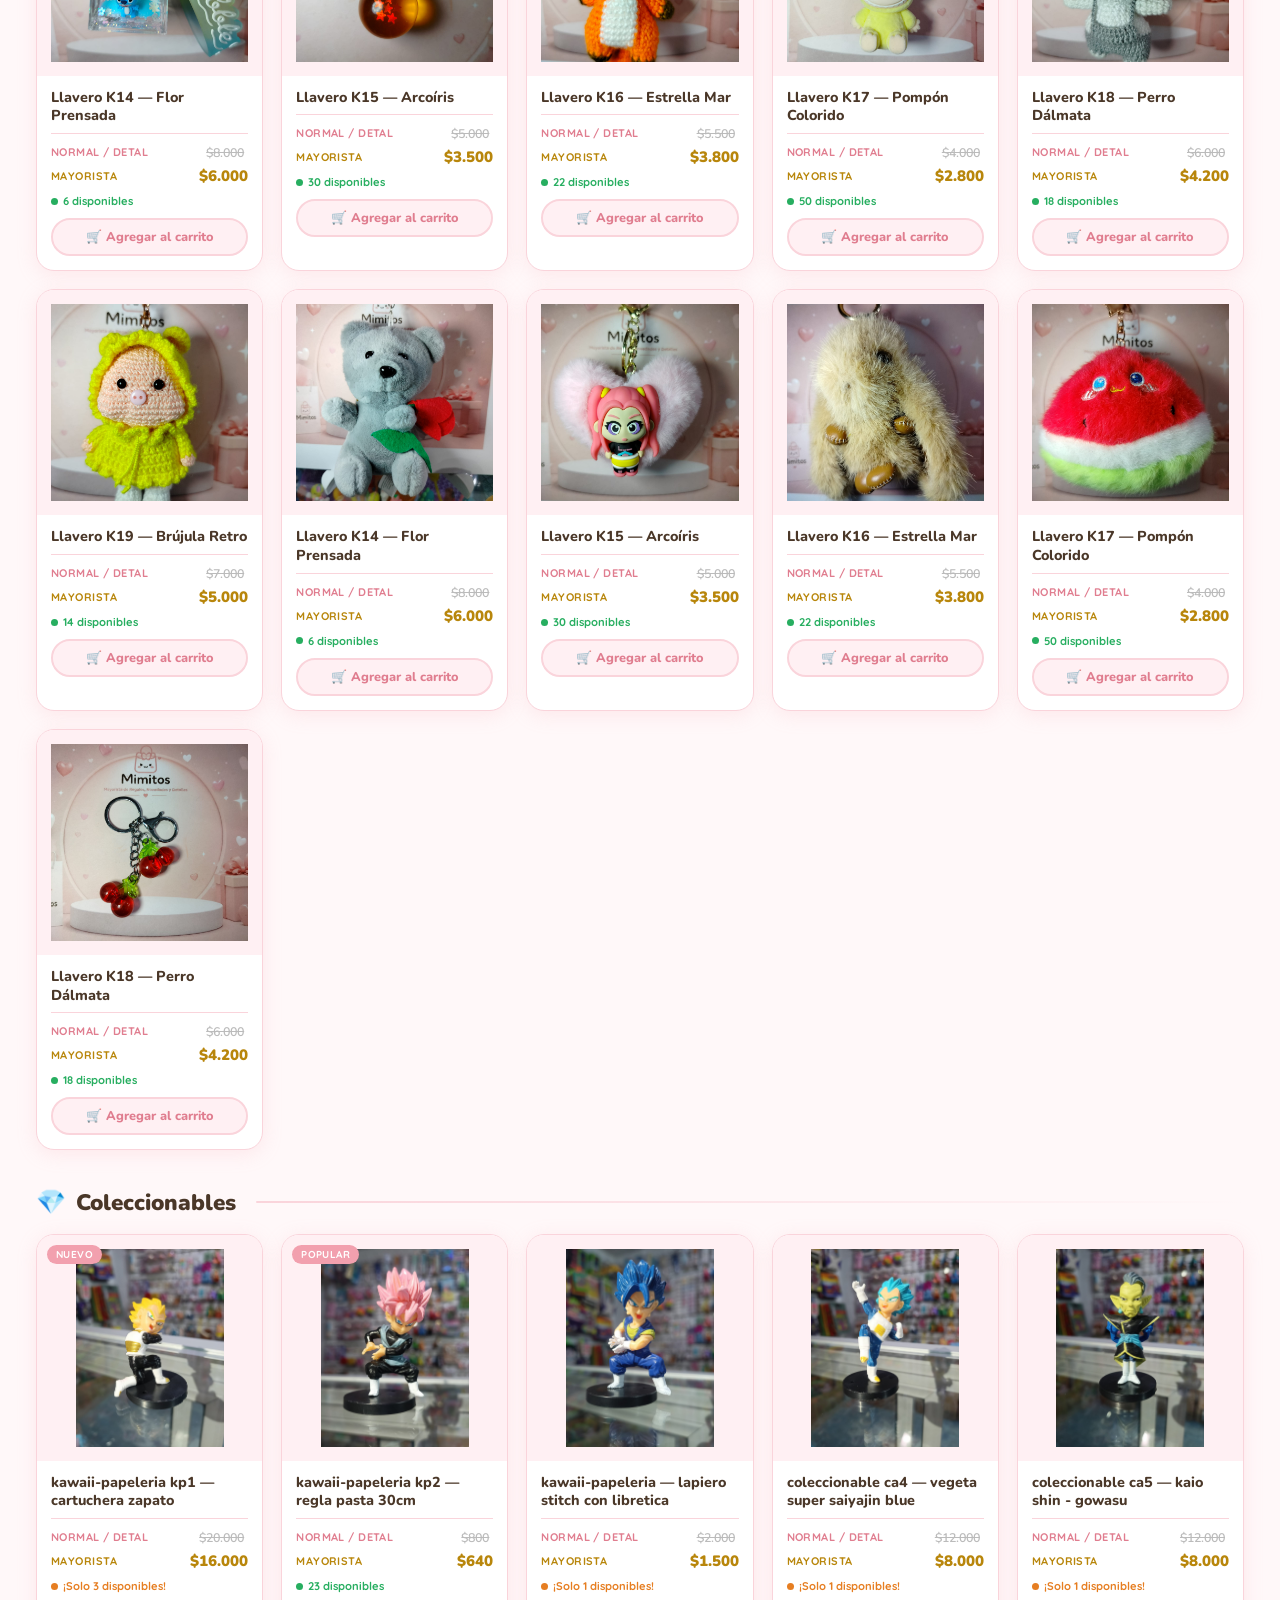
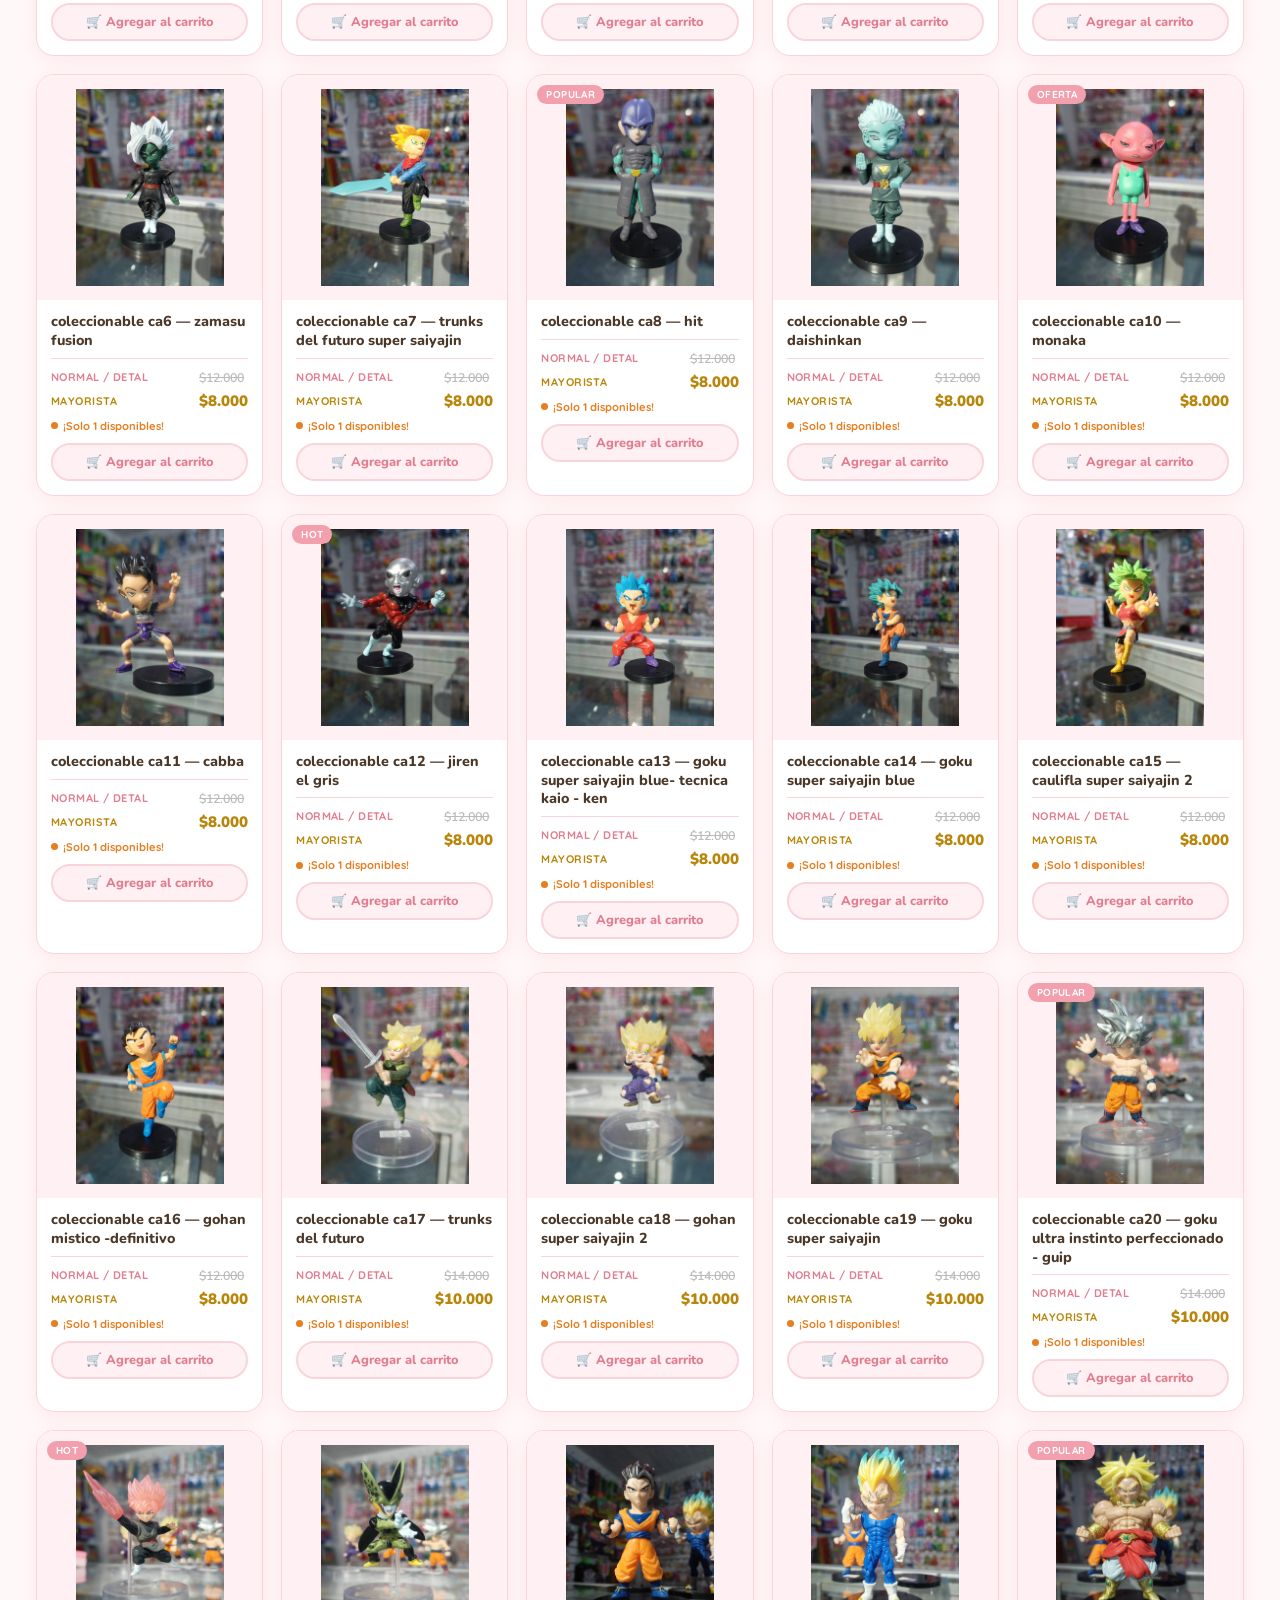
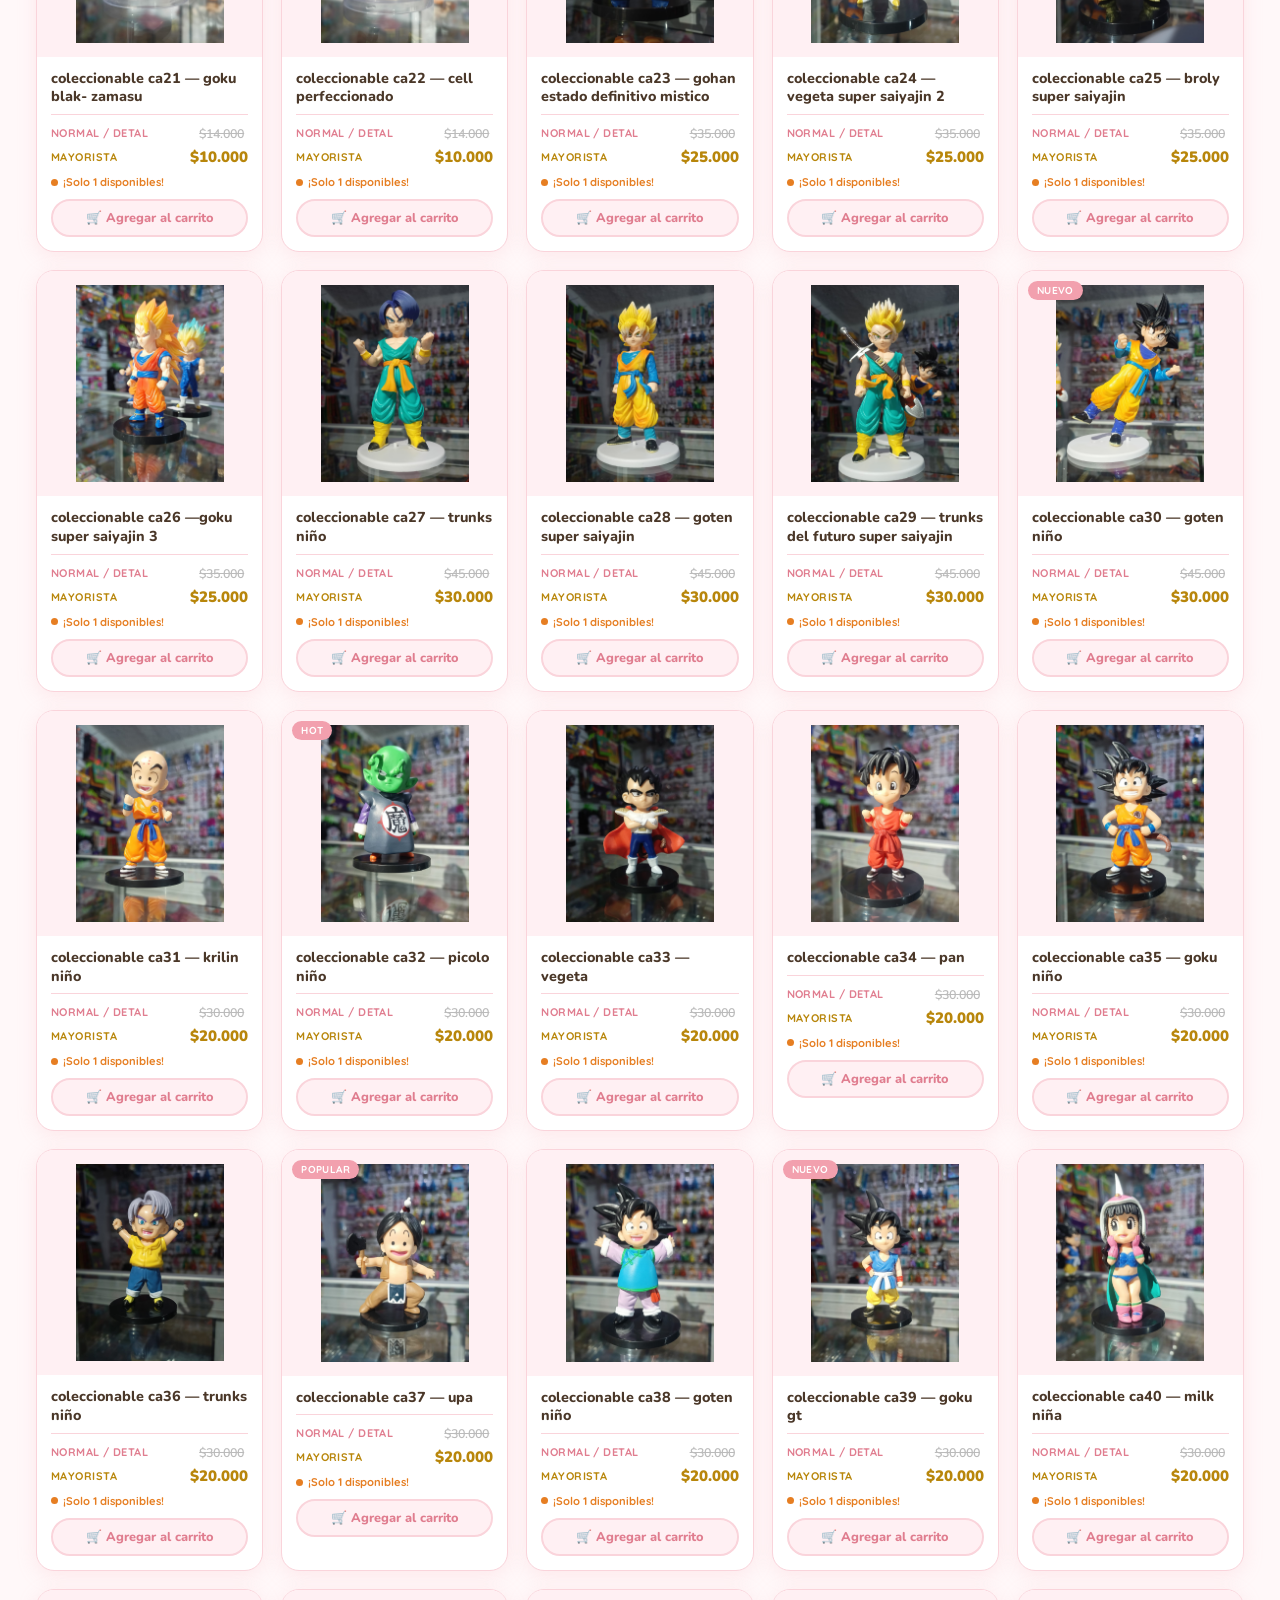
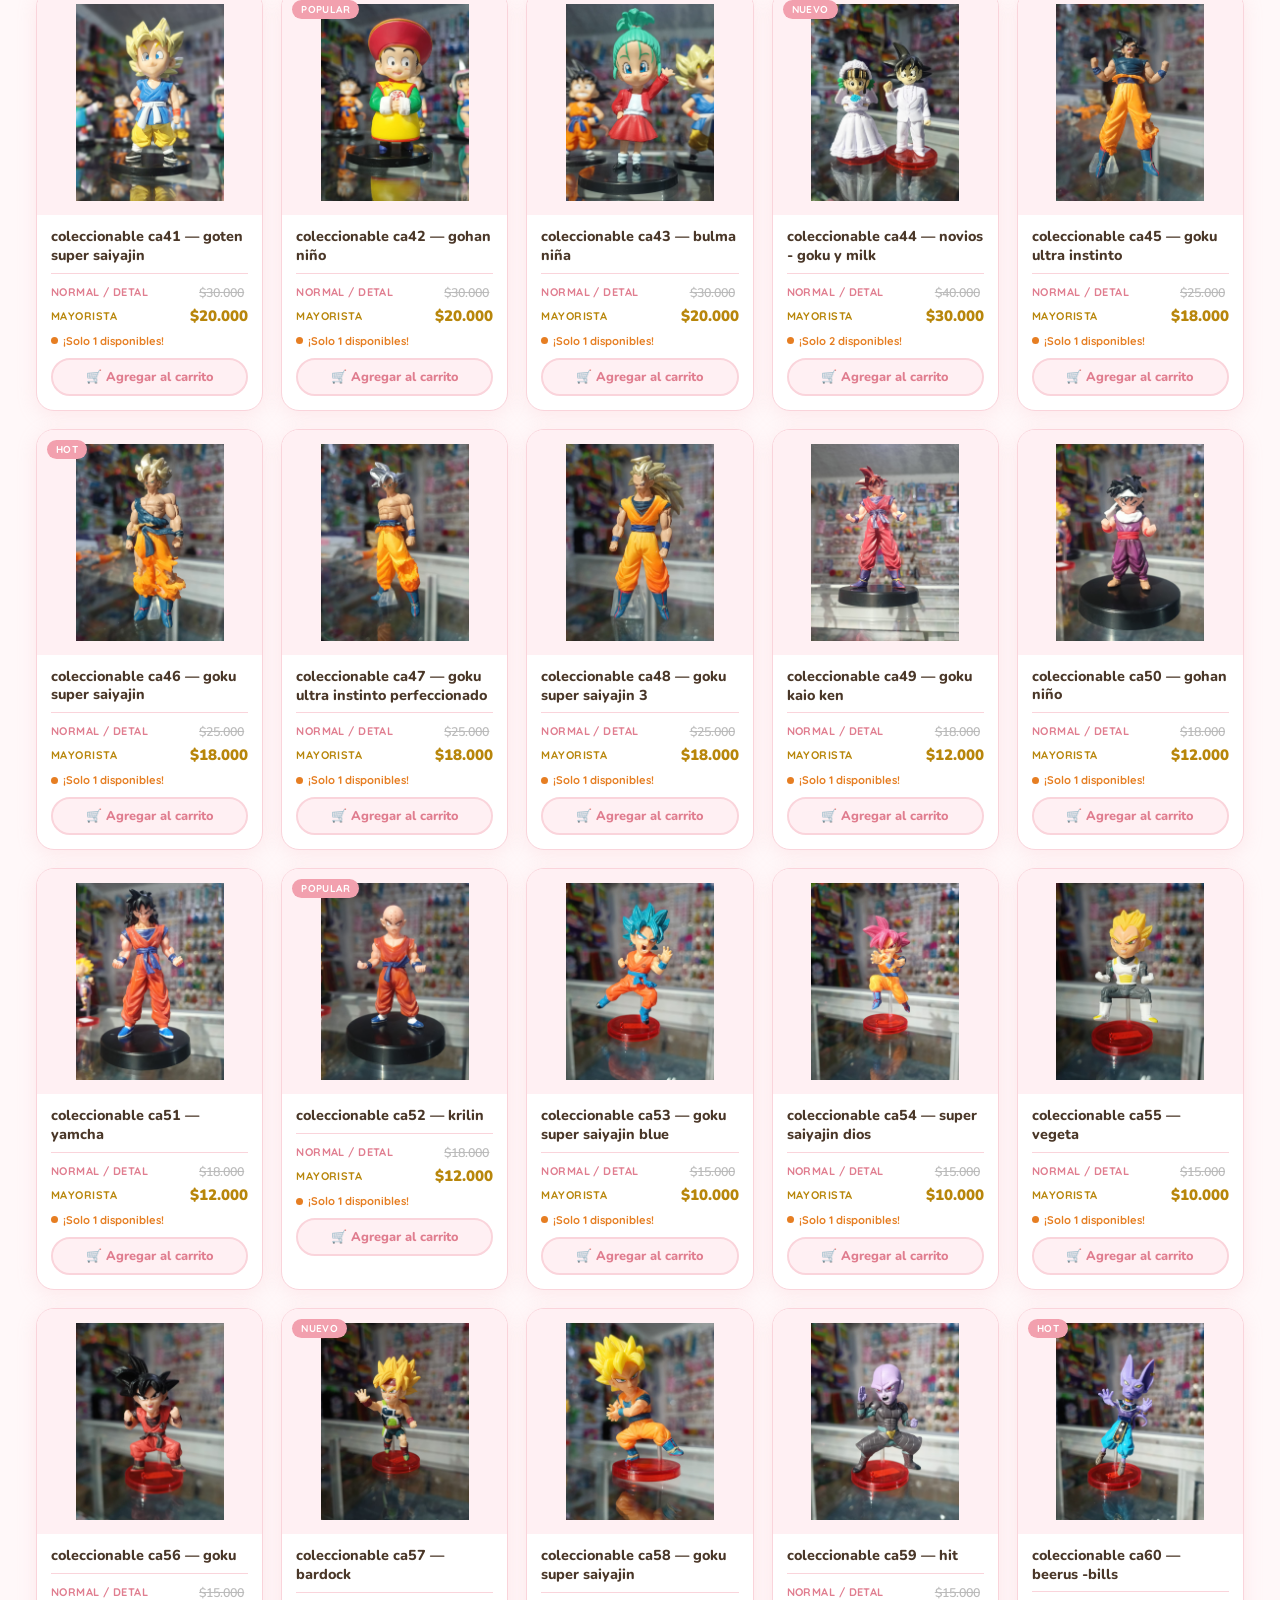
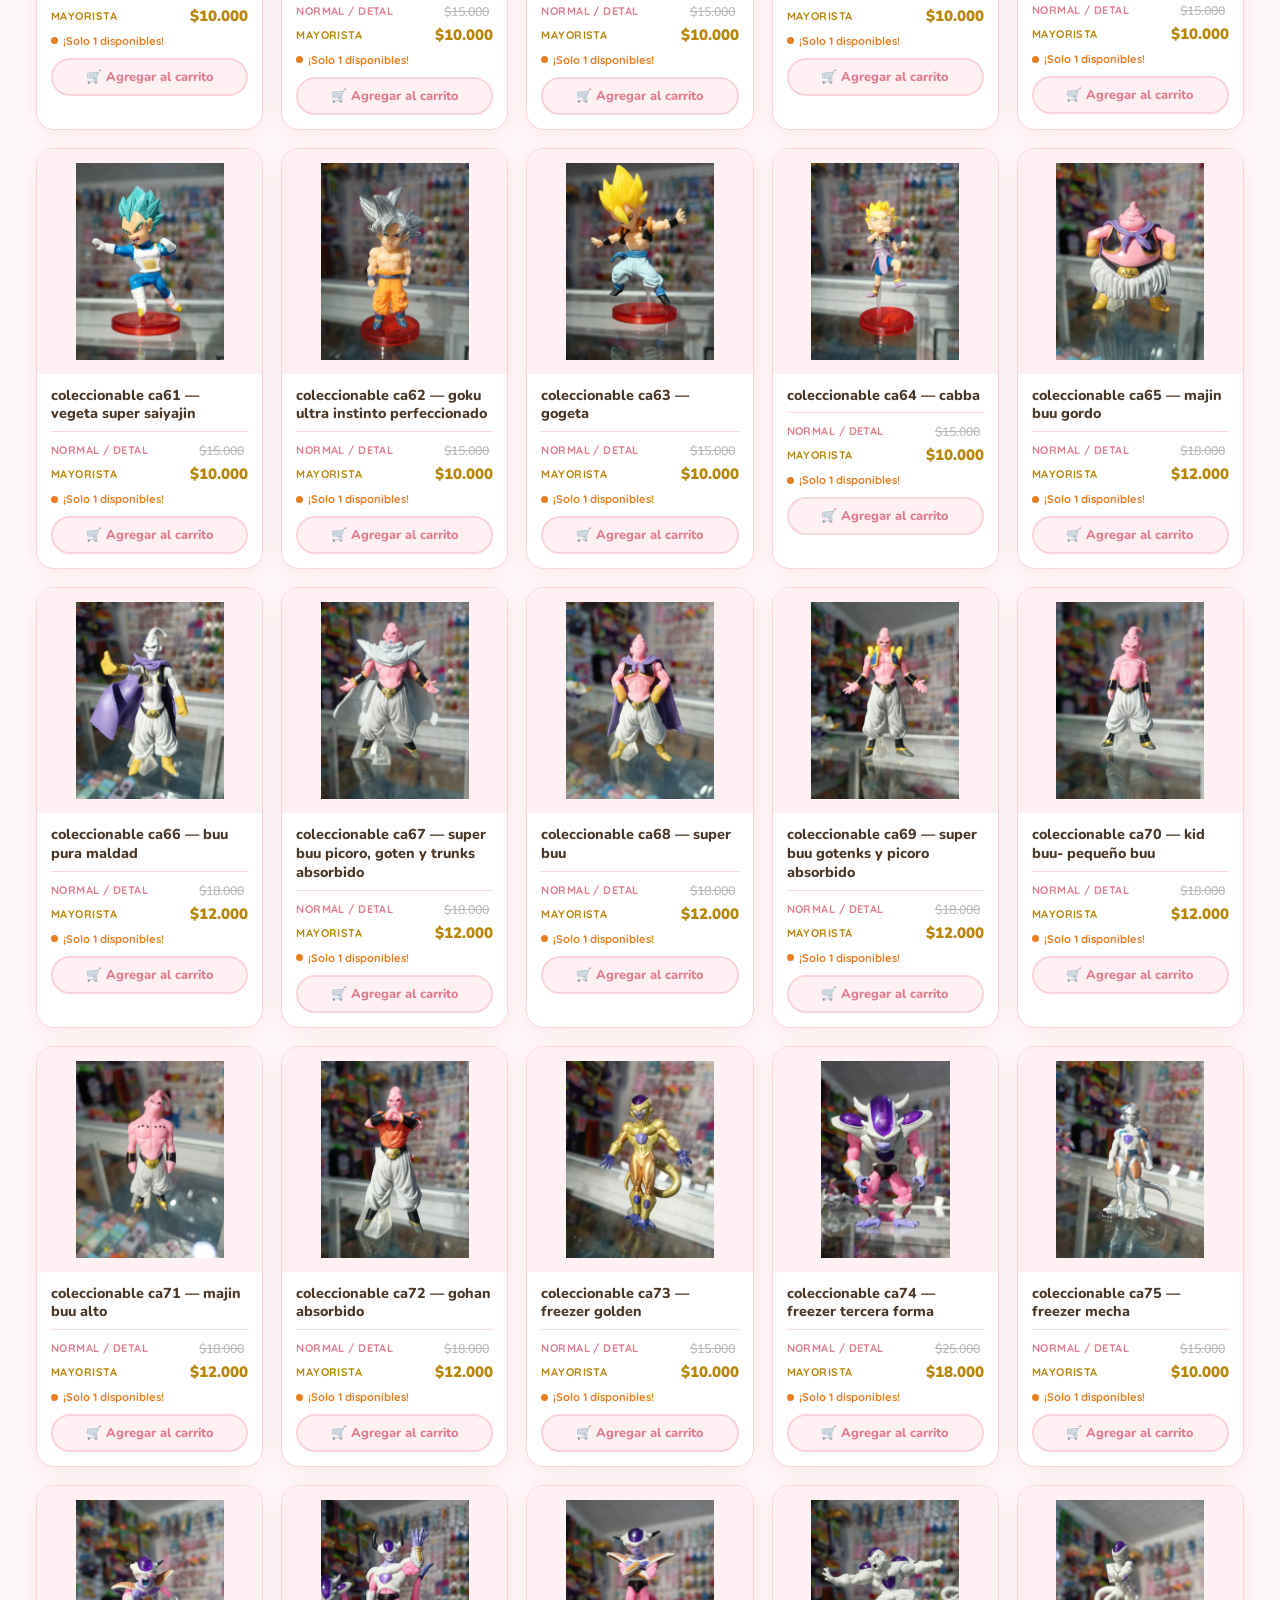
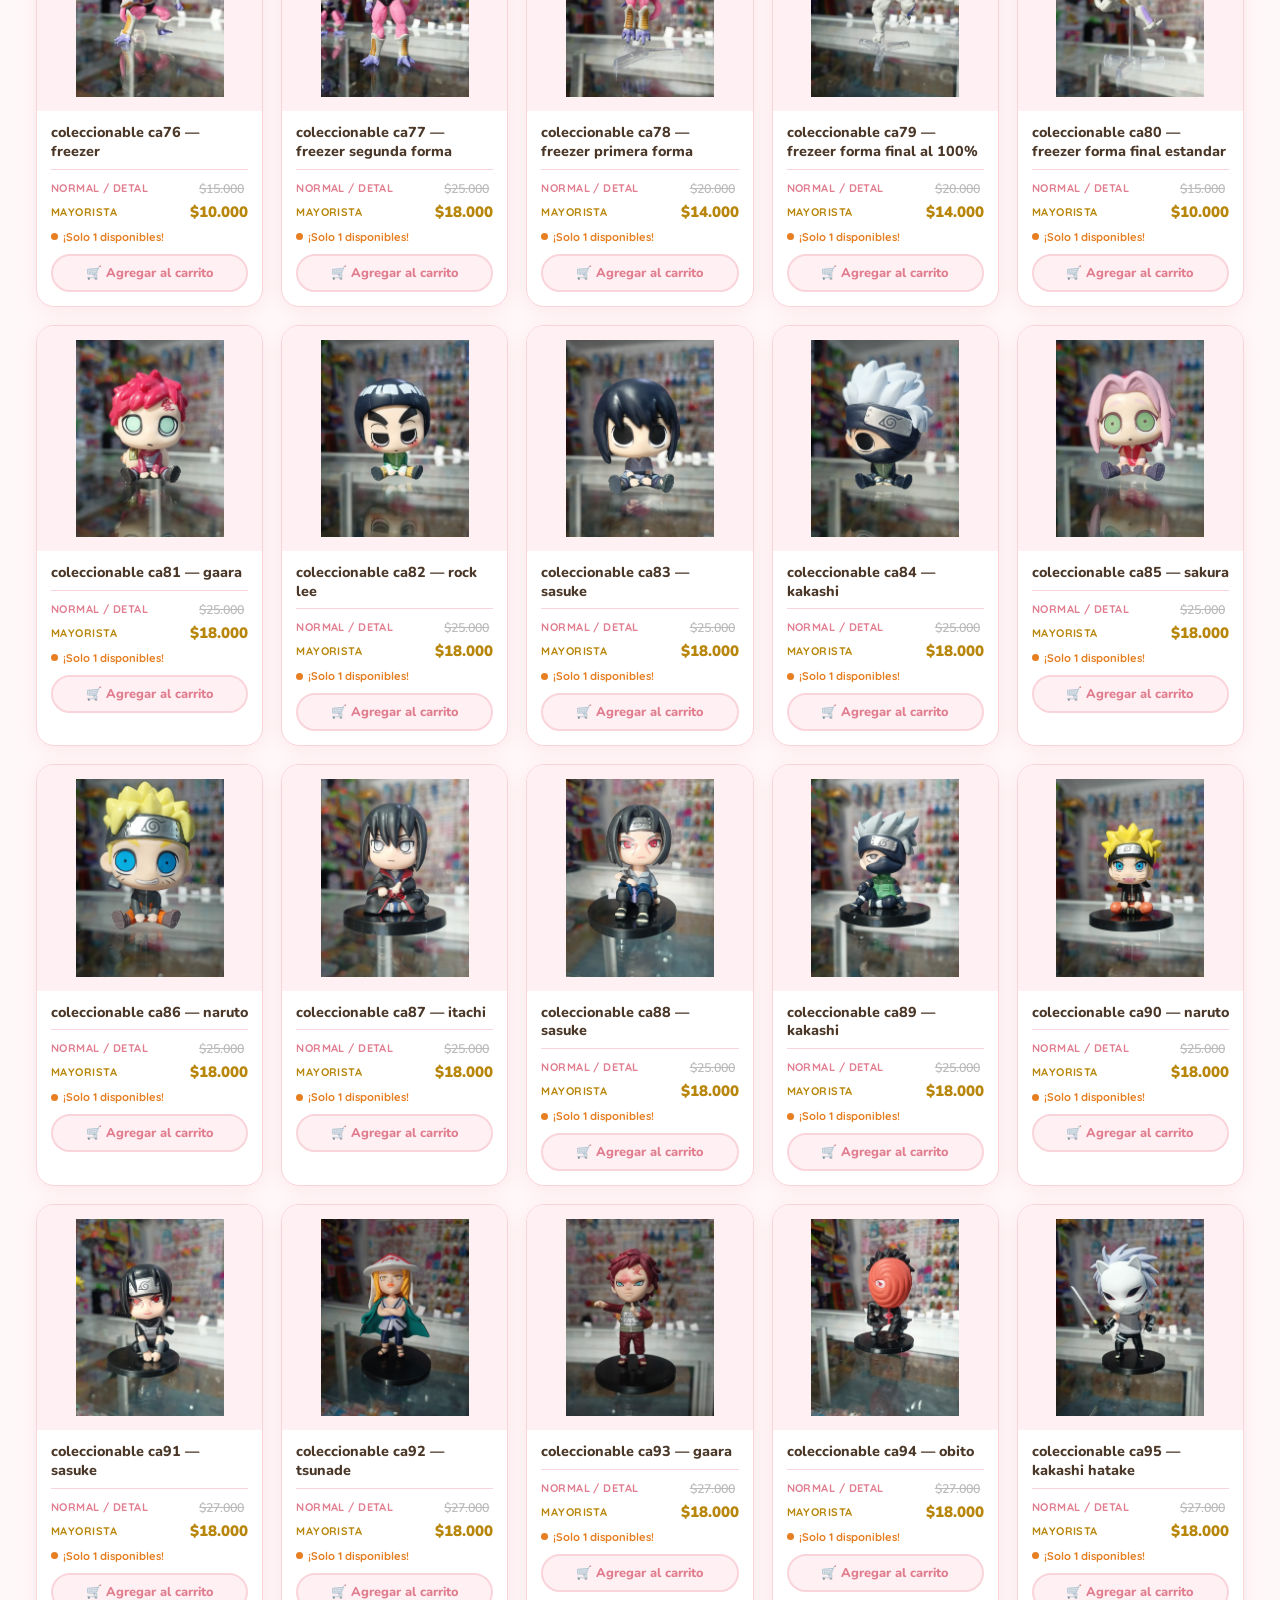
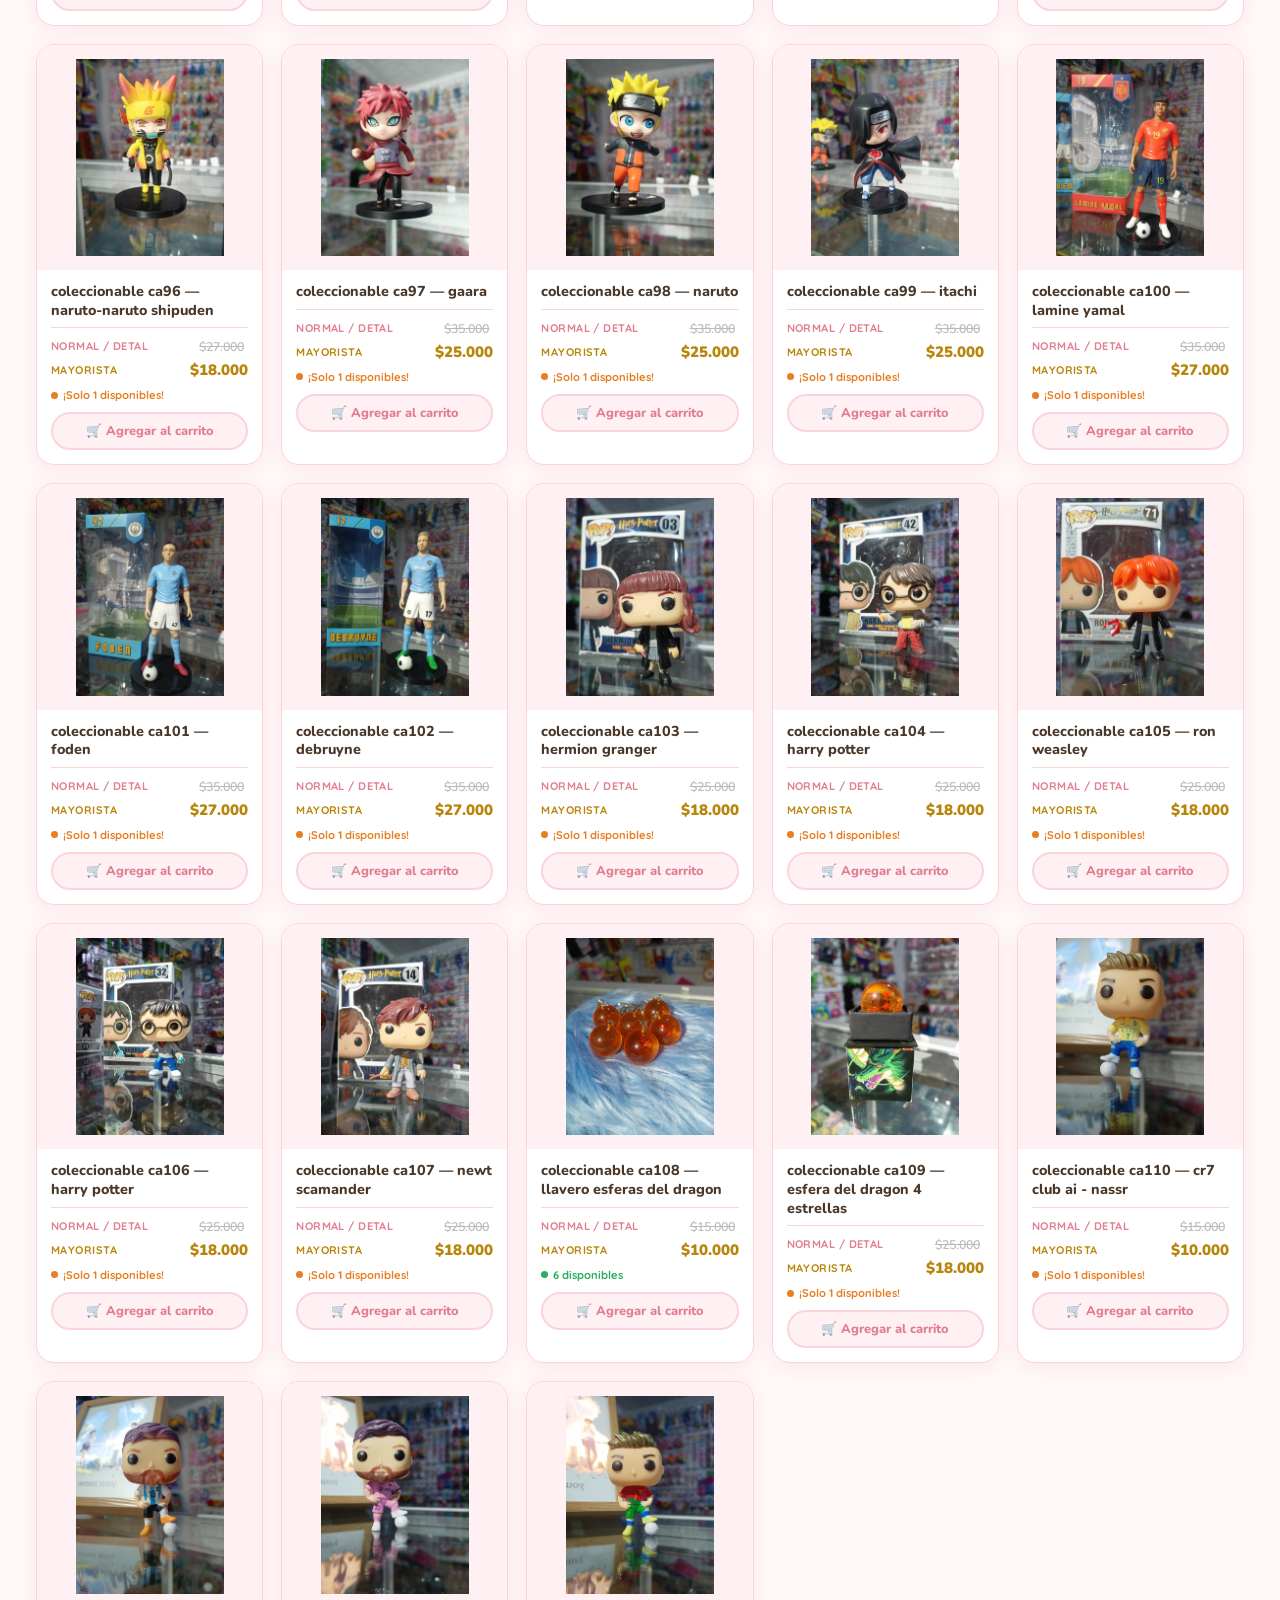
==== commit d8eddfd2: "nuevas categorias agregadas" ====
--- a/index.html
+++ b/index.html
@@ -66,6 +66,15 @@
     <div class="category-item"><button class="category-pill" type="button" aria-label="Ver didácticos" title="Didácticos" onclick="filterCategory('didacticos', this)">
       <img src="img/didacticos/0 default.png" data-fallback="img/didacticos/0 default.png" alt="" onerror="categoryImageFailed(this)"/><span class="category-pill-label">Didácticos</span>
     </button><span class="category-name">Didácticos</span></div>
+    <div class="category-item"><button class="category-pill" type="button" aria-label="Ver escolar" title="Escolar" onclick="filterCategory('escolar', this)">
+      <img src="img/escolar/0 default.png" data-fallback="img/escolar/0 default.png" alt="" onerror="categoryImageFailed(this)"/><span class="category-pill-label">Escolar</span>
+    </button><span class="category-name">Escolar</span></div>
+    <div class="category-item"><button class="category-pill" type="button" aria-label="Ver jugueteria" title="Jugueteria" onclick="filterCategory('jugueteria', this)">
+      <img src="img/jugueteria/0 default.png" data-fallback="img/jugueteria/0 default.png" alt="" onerror="categoryImageFailed(this)"/><span class="category-pill-label">Jugueteria</span>
+    </button><span class="category-name">Jugueteria</span></div>
+    <div class="category-item"><button class="category-pill" type="button" aria-label="Ver termos" title="Termos" onclick="filterCategory('termos', this)">
+      <img src="img/termos/0 default.png" data-fallback="img/termos/0 default.png" alt="" onerror="categoryImageFailed(this)"/><span class="category-pill-label">Termos</span>
+    </button><span class="category-name">Termos</span></div>
   </div>
   <button class="category-scroll-control next" type="button" aria-label="Ver más categorías" onclick="scrollCategoryBar(1)">›</button>
 </div>
@@ -98,6 +107,21 @@
   <div class="category-section" data-cat="didacticos">
     <h2 class="section-title" id="didacticos"><span class="icon">🎨</span> Didácticos</h2>
     <div class="grid" id="grid-didacticos"></div>
+  </div>
+
+  <div class="category-section" data-cat="escolar">
+    <h2 class="section-title" id="escolar"><span class="icon">🎒</span> Escolar</h2>
+    <div class="grid" id="grid-escolar"></div>
+  </div>
+
+    <div class="category-section" data-cat="jugueteria">
+    <h2 class="section-title" id="jugueteria"><span class="icon">🚗</span> Jugueteria</h2>
+    <div class="grid" id="grid-jugueteria"></div>
+  </div>
+
+    <div class="category-section" data-cat="termos">
+    <h2 class="section-title" id="termos"><span class="icon">🥤</span> Termos</h2>
+    <div class="grid" id="grid-termos"></div>
   </div>
 
 </main>
